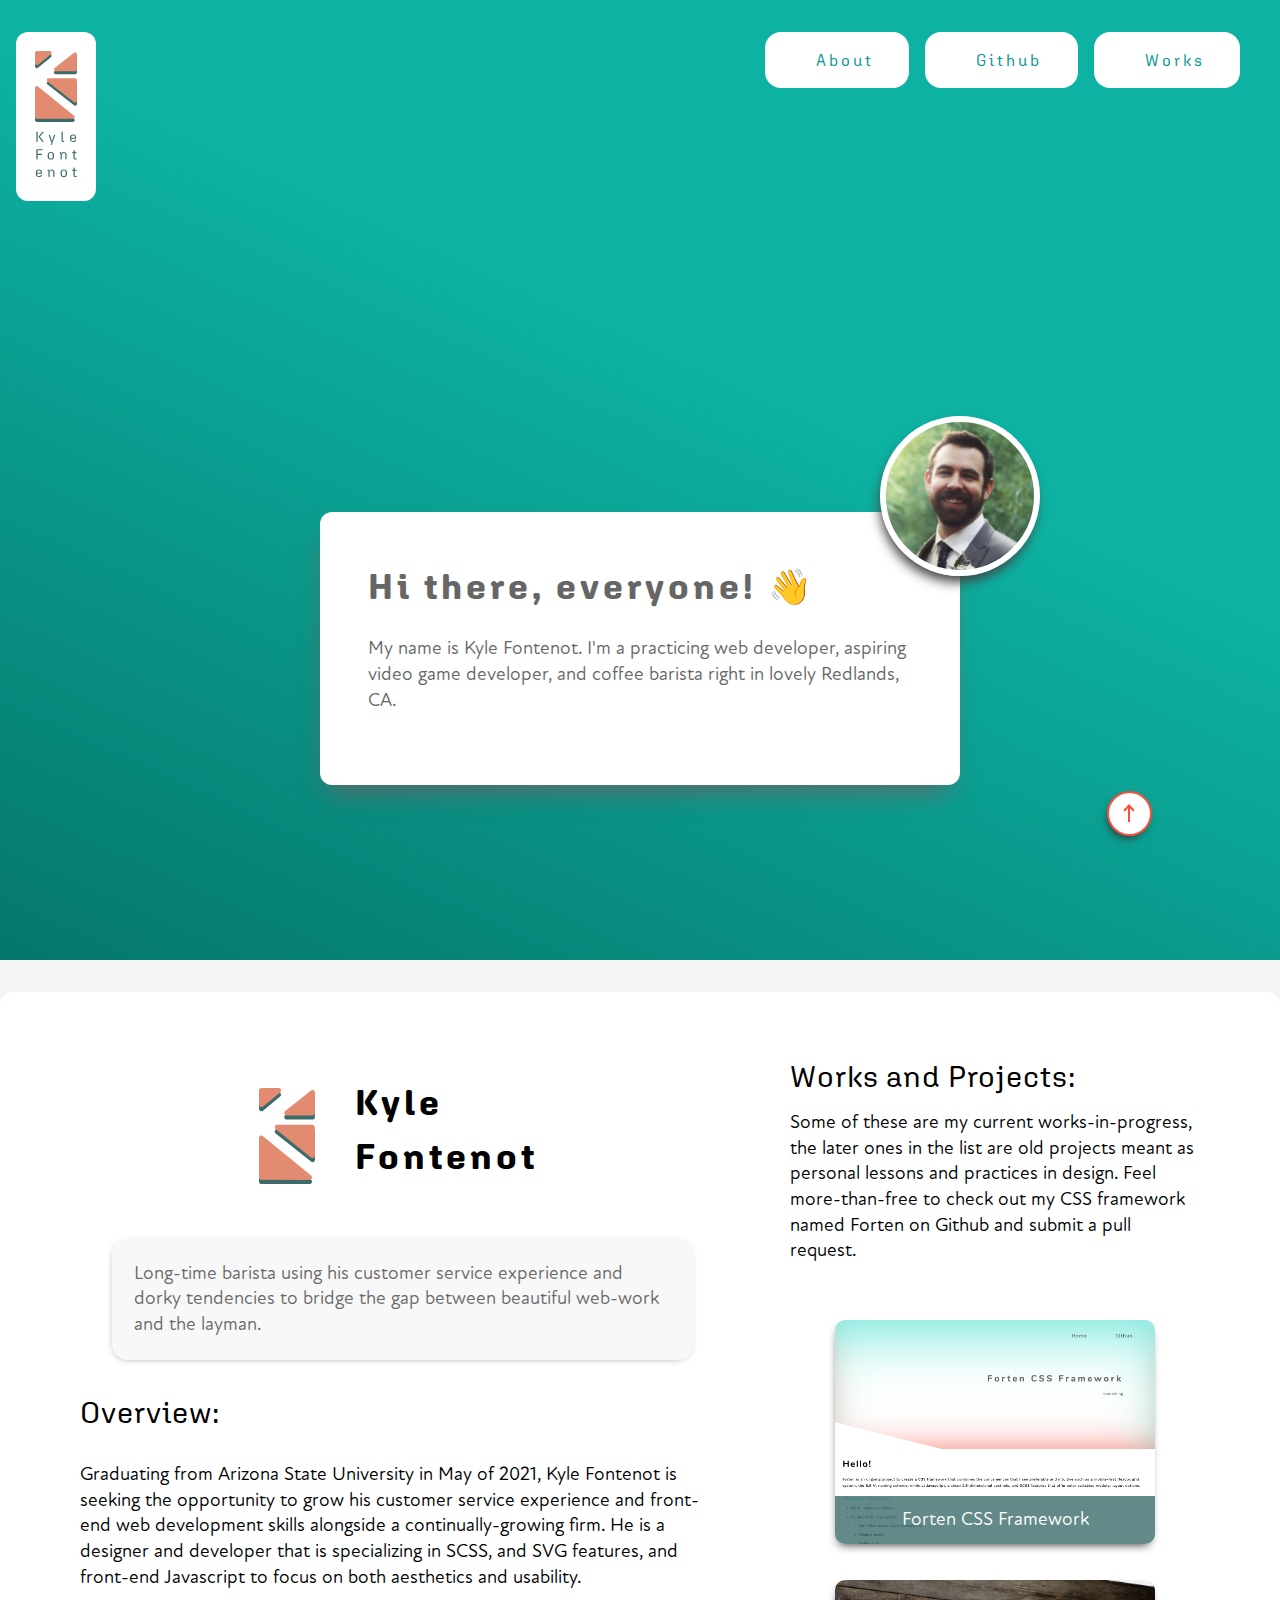
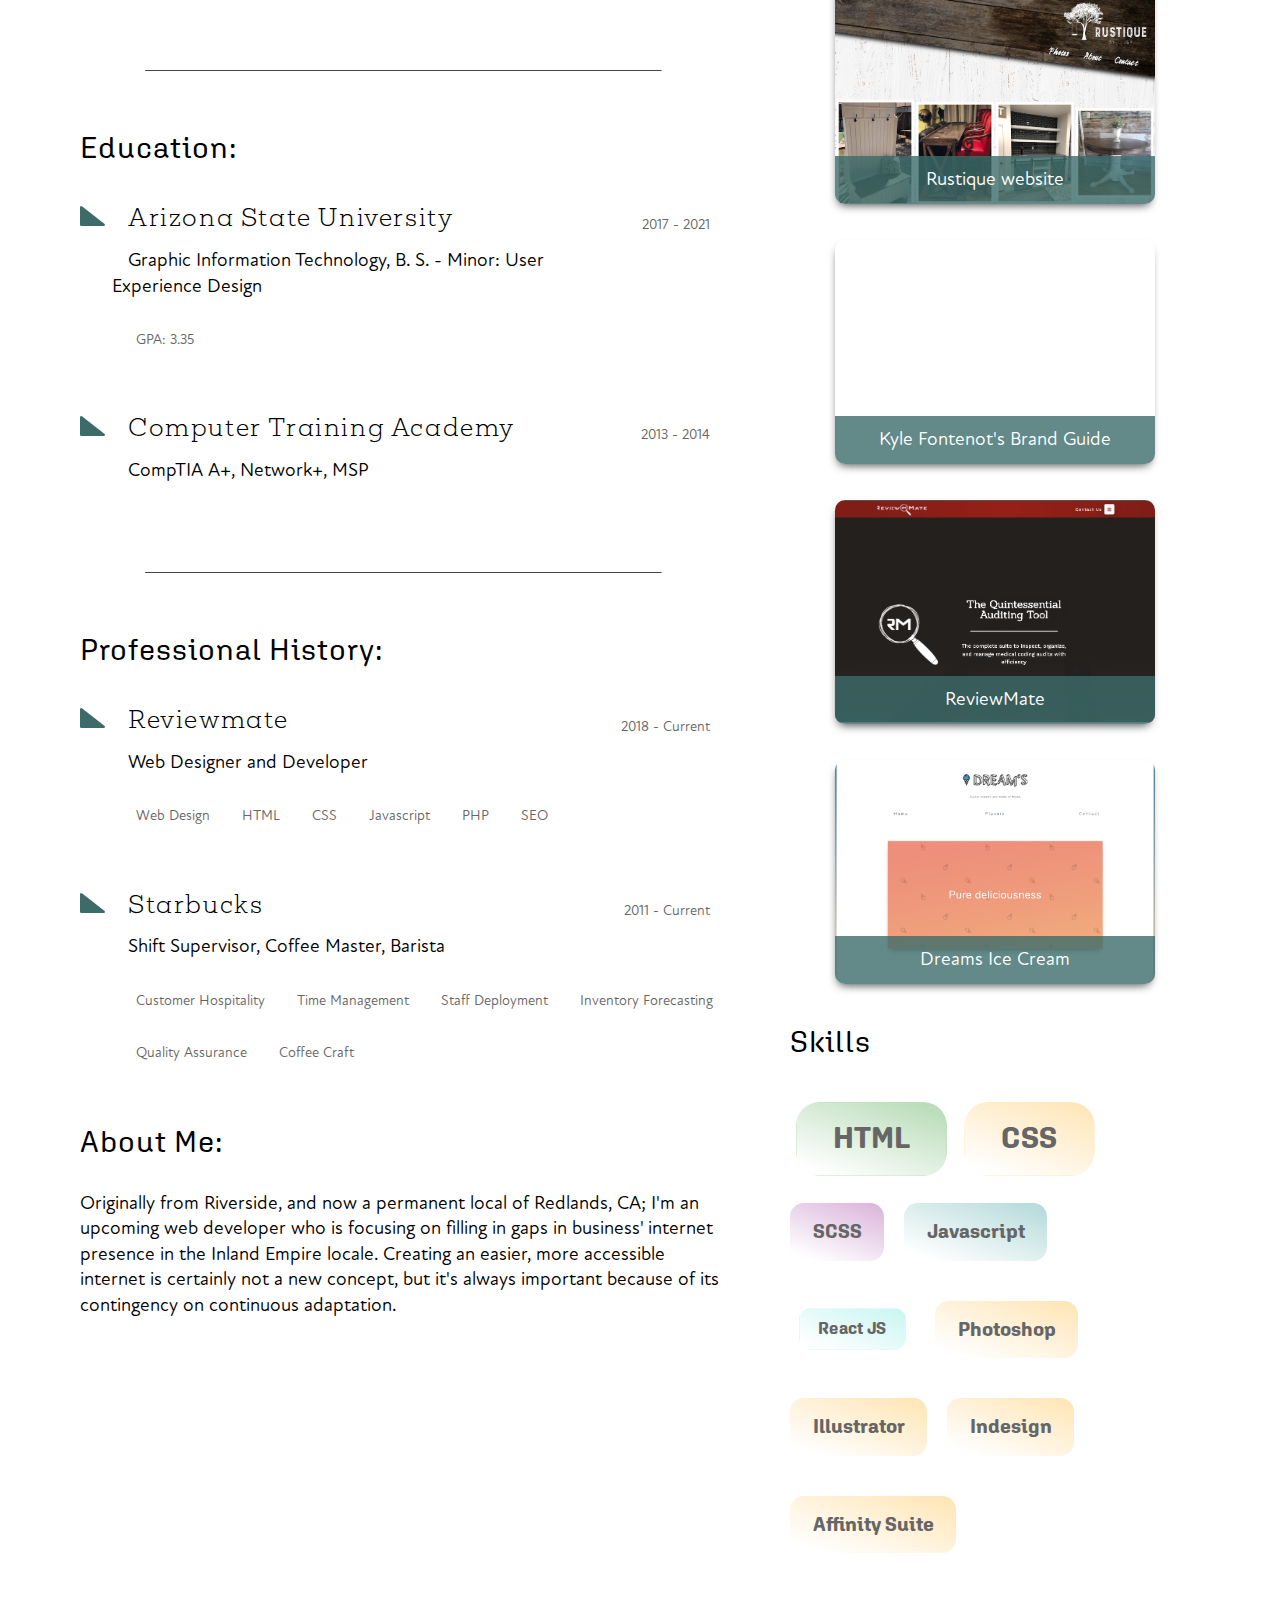
==== index.html @ edfc034d "Filling in information surely. Adjusted some padding issues, margins on mobile, and some badge styli" ====
<!doctype html>
<html lang="en">
<head>
  <meta charset="utf-8">
  <meta name="viewport" content="width=device-width, initial-scale=1.0">
  <title>Kyle Fontenot</title>
  <link rel="shortcut icon" type="image/x-icon" href="img/favicon.ico">
  <meta name="description" content="Portfolio website for Kyle Fontenot">
  <!-- <link rel="stylesheet" href="https://use.typekit.net/xet0mld.css"> -->
  <link rel="stylesheet" href="forten.min.css" type="text/css">
  <link rel="stylesheet" href="styles.css" type="text/css">
</head>
<body id="body">
  <header id="header">
    <div id="logo"><img src="img/verticallogo.svg"/></div>
    <nav class="">

      <ul>
        <li><a href="#about">About</a></li>
        <li><a href="https://github.com/kylewilliamfontenot" target="__blank" rel="noopener">Github</a></li>
        <li><a href="#works" rel="noopener">Works</a></li>
      </ul>
    </nav>
    <div class="hero hero--header">
      <div class="hero__card">
        <div class="hero__card__photo"></div>
        <h1>Hi there, everyone! 👋</h1>
        <p>My name is Kyle Fontenot. I'm a practicing web developer, aspiring video game developer, and coffee barista right in lovely Redlands, CA. </p>
      </div>
    </div>

  </header>
  <main>
  <div class="container">
    <div class="row">
      <div class="col col--xl-60 col--s-100 padded">
        <div class="row padded" >
          <div class="col"  >
            <div id="logoblock">
              <img class="logo--inline" src="img/mainlogo.svg">
              <h1>Kyle Fontenot</h1>
            </div>
          </div>
          <div class="col" >
            <p class="caption">Long-time barista using his customer service experience and dorky tendencies to bridge the gap between beautiful web-work and the layman.</p>
          </div>
        </div>


            <h2>Overview:</h2>
            <div class="row">
              <div class="col ">
                <p>Graduating from Arizona State University in May of 2021, Kyle Fontenot is seeking the opportunity to grow his customer service experience and front-end web development skills alongside a continually-growing firm. He is a designer and developer that is specializing in SCSS, and SVG features, and front-end Javascript to focus on both aesthetics and usability.</p>

              </div>

        </div>
        <hr />

        <h2>Education: </h2>
        <div class="row">
          <div class="col">
            <ul>
              <li>
                <h3>Arizona State University</h3>
                <span class="listdate">2017 - 2021</span>
                <p>Graphic Information Technology, B. S. - Minor: User Experience Design</p>
                <ul class="sublist">
                  <li>GPA: 3.35</li>
                </ul>
              </li>
            </ul>
          </div>
          <div class="col">
            <ul>
              <li>
                <h3>Computer Training Academy</h3>
                <span class="listdate">2013 - 2014</span>
                <p>CompTIA A+, Network+, MSP</p>

              </li>
            </ul>
          </div>
        </div>

      <hr />
      <h2>Professional History: </h2>
      <div class="row">
        <div class="col">
          <ul>
            <li>
              <h3>Reviewmate</h3>
              <span class="listdate">2018 - Current</span>
              <p>Web Designer and Developer</p>
              <ul class="sublist">
                <li>Web Design</li>
                <li>HTML</li>
                <li>CSS</li>
                <li>Javascript</li>
                <li>PHP</li>
                <li>SEO</li>
              </ul>
            </li>
          </ul>
        </div>
        <div class="col">
          <ul>
            <li>
              <span class="listtitle">Starbucks</span>
              <span class="listdate">2011 - Current</span>
              <p>Shift Supervisor, Coffee Master, Barista </p>
              <ul class="sublist">
                <li>Customer Hospitality</li>
                <li>Time Management</li>
                <li>Staff Deployment</li>
                <li>Inventory Forecasting</li>
                <li>Quality Assurance</li>
                <li>Coffee Craft</li>

              </ul>
            </li>
          </ul>
        </div>
      </div>

      <h2>About Me: </h2>
      <div class="row">
        <div class="col">
          <p>Originally from Riverside, and now a permanent local of Redlands, CA; I'm an upcoming web developer who is focusing on filling in gaps in business' internet presence in the Inland Empire locale. Creating an easier, more accessible internet is certainly not a new concept, but it's always important because of its contingency on continuous adaptation. </p>
        </div>
        <div class="col">

        </div>
      </div>





    </div>
    <div class="col col--xl-40  col--s-100 padded">
      <h2>Works and Projects: </h2>
      <p>Some of these are my current works-in-progress, the later ones in the list are old projects meant as personal lessons and practices in design. Feel more-than-free to check out my CSS framework named Forten on Github and submit a pull request.</p>
      <div class="row" id="works">
        <div class="col col--centered">
          <a href="https://kylewilliamfontenot.github.io/Forten/">
            <div class="swatch swatch--large swatch--portfolio" style="background-image:url('img/forten.png');">
              <p>Forten CSS Framework</p>
            </div>
          </a>
        </div>
        <div class="col col--centered col--l-100">
          <a href="http://www.public.asu.edu/~kwfonten/GIT417/Rustique/index.html">
            <div class="swatch swatch--large swatch--portfolio" style="background-image:url('img/rustique.png');">
              <p>Rustique website</p>
            </div>
          </a>
        </div>
        <div class="col col--centered col--l-100">
          <a href="">
            <div class="swatch swatch--large swatch--portfolio" style="background-image:url('');">
              <p>Kyle Fontenot's Brand Guide</p>
            </div>
          </a>
        </div>
        <div class="col col--centered col--l-100">
          <a href="http://pickerson.com/">
            <div class="swatch swatch--large swatch--portfolio" style="background-image:url('img/pickerson.png');">
              <p>ReviewMate</p>
            </div>
          </a>
        </div>
        <div class="col col--centered col--l-100">
          <a href="https://kylewilliamfontenot.github.io/DreamsIceCream/">
            <div class="swatch swatch--large swatch--portfolio" style="background-image:url('img/Dreams.png');">
              <p>Dreams Ice Cream</p>
            </div>
          </a>
        </div>





      </div>
      <br/>
      <h2>Skills</h2>
      <div class="row">

        <div class="col">
          <div class="badge badge--large" style="background-color:green;">
            <p>HTML</p>
          </div>
          <div class="badge badge--large" style="background-color:orange;">
            <p>CSS</p>
          </div>
          <div class="badge" style="background-color:purple;">
            <p>SCSS</p>
          </div>
          <div class="badge" style="background-color:teal;">
            <p>Javascript</p>
          </div>
          <div class="badge badge--small" style="background-color:turquoise;">
            <p>React JS</p>
          </div>
          <div class="badge" style="background-color:orange;">
            <p>Photoshop</p>
          </div>
          <div class="badge" style="background-color:orange;">
            <p>Illustrator</p>
          </div>
          <div class="badge" style="background-color:orange;">
            <p>Indesign</p>
          </div>
          <div class="badge" style="background-color:orange;">
            <p>Affinity Suite</p>
          </div>

        </div>
      </div>


    </div>
  </div>
</div>
</main>
  <div id="backToTop">
    <a href="#header" style="cursor:pointer;"><span class="gg-arrow-up"></span></a>
  </div>
</body>
</html>
---- forten.min.css ----
@font-face{font-family:"AttenRoundNew";src:url("fonts//AttenRoundNew/AttenRoundNew-Light.otf") format("opentype"),url("fonts//AttenRoundNew/AttenRoundNew-Light.ttf") format("truetype"),url("fonts//AttenRoundNew/AttenRoundNew-Light.woff2") format("woff2"),url("fonts//AttenRoundNew/AttenRoundNew-Light.woff") format("woff");font-weight:200}@font-face{font-family:"AttenRoundNew";src:url("fonts//AttenRoundNew/AttenRoundNew-Regular.otf") format("opentype"),url("fonts//AttenRoundNew/AttenRoundNew-Regular.ttf") format("truetype"),url("fonts//AttenRoundNew/AttenRoundNew-Regular.woff2") format("woff2"),url("fonts//AttenRoundNew/AttenRoundNew-Regular.woff") format("woff");font-weight:400}@font-face{font-family:"AttenRoundNew";src:url("fonts//AttenRoundNew/AttenRoundNew-Medium.otf") format("opentype"),url("fonts//AttenRoundNew/AttenRoundNew-Medium.ttf") format("truetype"),url("fonts//AttenRoundNew/AttenRoundNew-Medium.woff2") format("woff2"),url("fonts//AttenRoundNew/AttenRoundNew-Medium.woff") format("woff");font-weight:500}@font-face{font-family:"AttenRoundNew";src:url("fonts//AttenRoundNew/AttenRoundNew-Bold.otf") format("opentype"),url("fonts//AttenRoundNew/AttenRoundNew-Bold.ttf") format("truetype"),url("fonts//AttenRoundNew/AttenRoundNew-Bold.woff2") format("woff2"),url("fonts//AttenRoundNew/AttenRoundNew-Bold.woff") format("woff");font-weight:700}@font-face{font-family:"AttenRoundNew";src:url("fonts//AttenRoundNew/AttenRoundNew-LightItalic.otf") format("opentype"),url("fonts//AttenRoundNew/AttenRoundNew-LightItalic.ttf") format("truetype"),url("fonts//AttenRoundNew/AttenRoundNew-LightItalic.woff2") format("woff2"),url("fonts//AttenRoundNew/AttenRoundNew-LightItalic.woff") format("woff");font-weight:200;font-style:italic}@font-face{font-family:"AttenRoundNew";src:url("fonts//AttenRoundNew/AttenRoundNew-Italic.otf") format("opentype"),url("fonts//AttenRoundNew/AttenRoundNew-Italic.ttf") format("truetype"),url("fonts//AttenRoundNew/AttenRoundNew-Italic.woff2") format("woff2"),url("fonts//AttenRoundNew/AttenRoundNew-Italic.woff") format("woff");font-weight:400;font-style:italic}@font-face{font-family:"AttenRoundNew";src:url("fonts//AttenRoundNew/AttenRoundNew-BoldItalic.otf") format("opentype"),url("fonts//AttenRoundNew/AttenRoundNew-BoldItalic.ttf") format("truetype"),url("fonts//AttenRoundNew/AttenRoundNew-BoldItalic.woff2") format("woff2"),url("fonts//AttenRoundNew/AttenRoundNew-BoldItalic.woff") format("woff");font-weight:700;font-style:italic}@font-face{font-family:"AgletSans";src:url("fonts//AgletSans/AgletSans-Light.otf") format("opentype"),url("fonts//AgletSans/AgletSans-Light.ttf") format("truetype"),url("fonts//AgletSans/AgletSans-Light.woff2") format("woff2"),url("fonts//AgletSans/AgletSans-Light.woff") format("woff");font-weight:200}@font-face{font-family:"AgletSans";src:url("fonts//AgletSans/AgletSans-Regular.otf") format("opentype"),url("fonts//AgletSans/AgletSans-Regular.ttf") format("truetype"),url("fonts//AgletSans/AgletSans-Regular.woff2") format("woff2"),url("fonts//AgletSans/AgletSans-Regular.woff") format("woff");font-weight:400}@font-face{font-family:"AgletSans";src:url("fonts//AgletSans/AgletSans-Bold.otf") format("opentype"),url("fonts//AgletSans/AgletSans-Bold.ttf") format("truetype"),url("fonts//AgletSans/AgletSans-Bold.woff2") format("woff2"),url("fonts//AgletSans/AgletSans-Bold.woff") format("woff");font-weight:700}@font-face{font-family:"AgletSans";src:url("fonts//AgletSans/AgletSans-LightItalic.otf") format("opentype"),url("fonts//AgletSans/AgletSans-LightItalic.ttf") format("truetype"),url("fonts//AgletSans/AgletSans-LightItalic.woff2") format("woff2"),url("fonts//AgletSans/AgletSans-LightItalic.woff") format("woff");font-weight:200;font-style:italic}@font-face{font-family:"AgletSans";src:url("fonts//AgletSans/AgletSans-Italic.otf") format("opentype"),url("fonts//AgletSans/AgletSans-Italic.ttf") format("truetype"),url("fonts//AgletSans/AgletSans-Italic.woff2") format("woff2"),url("fonts//AgletSans/AgletSans-Italic.woff") format("woff");font-weight:400;font-style:italic}@font-face{font-family:"AgletSans";src:url("fonts//AgletSans/AgletSans-BoldItalic.otf") format("opentype"),url("fonts//AgletSans/AgletSans-BoldItalic.ttf") format("truetype"),url("fonts//AgletSans/AgletSans-BoldItalic.woff2") format("woff2"),url("fonts//AgletSans/AgletSans-BoldItalic.woff") format("woff");font-weight:700;font-style:italic}@font-face{font-family:"Mokoko";src:url("fonts//Mokoko/Mokoko-Light.otf") format("opentype"),url("fonts//Mokoko/Mokoko-Light.ttf") format("truetype"),url("fonts//Mokoko/Mokoko-Light.woff2") format("woff2"),url("fonts//Mokoko/Mokoko-Light.woff") format("woff");font-weight:200}@font-face{font-family:"Mokoko";src:url("fonts//Mokoko/Mokoko-Regular.otf") format("opentype"),url("fonts//Mokoko/Mokoko-Regular.ttf") format("truetype"),url("fonts//Mokoko/Mokoko-Regular.woff2") format("woff2"),url("fonts//Mokoko/Mokoko-Regular.woff") format("woff");font-weight:400}@font-face{font-family:"Mokoko";src:url("fonts//Mokoko/Mokoko-Bold.otf") format("opentype"),url("fonts//Mokoko/Mokoko-Bold.ttf") format("truetype"),url("fonts//Mokoko/Mokoko-Bold.woff2") format("woff2"),url("fonts//Mokoko/Mokoko-Bold.woff") format("woff");font-weight:700}@font-face{font-family:"Mokoko";src:url("fonts//Mokoko/Mokoko-LightItalic.otf") format("opentype"),url("fonts//Mokoko/Mokoko-LightItalic.ttf") format("truetype"),url("fonts//Mokoko/Mokoko-LightItalic.woff2") format("woff2"),url("fonts//Mokoko/Mokoko-LightItalic.woff") format("woff");font-weight:200;font-style:italic}@font-face{font-family:"Mokoko";src:url("fonts//Mokoko/Mokoko-Italic.otf") format("opentype"),url("fonts//Mokoko/Mokoko-Italic.ttf") format("truetype"),url("fonts//Mokoko/Mokoko-Italic.woff2") format("woff2"),url("fonts//Mokoko/Mokoko-Italic.woff") format("woff");font-weight:400;font-style:italic}@font-face{font-family:"Mokoko";src:url("fonts//Mokoko/Mokoko-BoldItalic.otf") format("opentype"),url("fonts//Mokoko/Mokoko-BoldItalic.ttf") format("truetype"),url("fonts//Mokoko/Mokoko-BoldItalic.woff2") format("woff2"),url("fonts//Mokoko/Mokoko-BoldItalic.woff") format("woff");font-weight:700;font-style:italic}nav{display:block;position:relative;top:0;left:0;padding:2rem;background-color:#ccc;background-size:100%;width:100%;max-width:100%;overflow:hidden}nav ul{display:flex;flex-direction:row;justify-content:flex-end}nav ul li{display:block}.hero--main{top:-8rem}nav{background-color:rgba(255,255,255,0)}nav ul li{background-color:rgba(255,255,255,0)}nav ul li a{text-decoration:none;background-color:rgba(255,255,255,0);color:#666;transition:all 0.6s ease}nav ul li a:hover{background-color:white;background-image:linear-gradient(to bottom left, rgba(255,255,255,0) 30%, white)}.container,section{margin:0 auto;width:100%;padding:1rem 2rem;position:relative;display:inline-block}.row{display:flex;flex-direction:column;flex-wrap:wrap;padding-top:1rem;width:100%;align-content:space-evenly}.row .col{display:block;flex:1 1 auto;margin-left:0;max-width:100%}.row .col.col--offset--10{margin-left:10%}.row .col.col--offset--20{margin-left:20%}.row .col.col--offset--25{margin-left:25%}.row .col.col--offset--33,.row .col .row .col.col-offset-34{margin-left:33.3333%}.row .col.col--offset--50{margin-left:50%}.row .col.col--offset--66,.row .col .row .col.col-offset-67{margin-left:66.6666%}.row .col.col--offset--75{margin-left:75%}.row .col.col--offset--80{margin-left:80%}.row .col.col--offset--90{margin-left:90%}.row .col.col--10{flex:0 0 10%;max-width:10%}.row .col.col--20{flex:0 0 20%;max-width:20%}.row .col.col.col--25{flex:0 0 25%;max-width:25%}.row .col.col--33,.row .col .row .col.col--34{flex:0 0 33.3333%;max-width:33.3333%}.row .col.col--40{flex:0 0 40%;max-width:40%}.row .col.col--50{flex:0 0 50%;max-width:50%}.row .col.col--60{flex:0 0 60%;max-width:60%}.row .col.col--66,.row .col .col--67{flex:0 0 66.6666%;max-width:66.6666%}.row .col.col--75{flex:0 0 75%;max-width:75%}.row .col.col--80{flex:0 0 80%;max-width:80%}.row .col.col--90{flex:0 0 90%;max-width:90%}.row .col.col--top{align-self:flex-start}.row .col.col-bottom{align-self:flex-end}.row .col.col-center{-ms-grid-row-align:center;align-self:center}.container .row{margin-bottom:0}.row.row--row{flex-direction:row;flex-wrap:nowrap}.row.row--padded{padding:2rem}.row.row--space-evenly{justify-content:space-evenly}.row.row--space-around{justify-content:space-around}.col.col--centered{justify-content:center;text-align:center}@media (min-width: 40rem){.row{flex-direction:row}.row .col{margin-bottom:inherit}}[type='range']{-webkit-appearance:none;background:transparent;margin:12px 0;width:100%}[type='range']::-moz-focus-outer{border:0}[type='range']:focus{outline:0}[type='range']:focus::-webkit-slider-runnable-track{background:#b7b7b7}[type='range']:focus::-ms-fill-lower{background:#aaa}[type='range']:focus::-ms-fill-upper{background:#b7b7b7}[type='range']::-webkit-slider-runnable-track{cursor:default;height:6px;transition:all .2s ease;width:100%;box-shadow:0px 0px 1px rgba(0,0,0,0.2),0 0 0px rgba(13,13,13,0.2);background:#aaa;border:0px solid #fff;border-radius:5px}[type='range']::-webkit-slider-thumb{box-shadow:2px 2px 2px rgba(0,0,0,0.2),0 0 2px rgba(13,13,13,0.2);background:#fff;border:0px solid #fff;border-radius:12px;box-sizing:border-box;cursor:ew-resize;height:24px;width:24px;-webkit-appearance:none;margin-top:-9px}[type='range']::-moz-range-track{box-shadow:0px 0px 1px rgba(0,0,0,0.2),0 0 0px rgba(13,13,13,0.2);cursor:default;height:6px;transition:all .2s ease;width:100%;background:#aaa;border:0px solid #fff;border-radius:5px;height:3px}[type='range']::-moz-range-thumb{box-shadow:2px 2px 2px rgba(0,0,0,0.2),0 0 2px rgba(13,13,13,0.2);background:#fff;border:0px solid #fff;border-radius:12px;box-sizing:border-box;cursor:ew-resize;height:24px;width:24px}[type='range']::-ms-track{cursor:default;height:6px;transition:all .2s ease;width:100%;background:transparent;border-color:transparent;border-width:12px 0;color:transparent}[type='range']::-ms-fill-lower{box-shadow:0px 0px 1px rgba(0,0,0,0.2),0 0 0px rgba(13,13,13,0.2);background:#9d9d9d;border:0px solid #fff;border-radius:10px}[type='range']::-ms-fill-upper{box-shadow:0px 0px 1px rgba(0,0,0,0.2),0 0 0px rgba(13,13,13,0.2);background:#aaa;border:0px solid #fff;border-radius:10px}[type='range']::-ms-thumb{box-shadow:2px 2px 2px rgba(0,0,0,0.2),0 0 2px rgba(13,13,13,0.2);background:#fff;border:0px solid #fff;border-radius:12px;box-sizing:border-box;cursor:ew-resize;height:24px;width:24px;margin-top:1.5px}[type='range']:disabled::-webkit-slider-thumb,[type='range']:disabled::-moz-range-thumb,[type='range']:disabled::-ms-thumb,[type='range']:disabled::-webkit-slider-runnable-track,[type='range']:disabled::-ms-fill-lower,[type='range']:disabled::-ms-fill-upper{cursor:not-allowed}#swatch5{background-color:#2fcebf}#swatch6{background-color:#c1200e}#swatch7{background-color:#5d4689}html,body,div,span,applet,object,iframe,h1,h2,h3,h4,h5,h6,p,blockquote,pre,a,abbr,acronym,address,big,cite,code,del,dfn,em,img,ins,kbd,q,s,samp,small,strike,strong,sub,sup,tt,var,b,u,i,center,dl,dt,dd,ol,ul,li,fieldset,form,label,legend,table,caption,tbody,tfoot,thead,tr,th,td,article,aside,canvas,details,embed,figure,figcaption,footer,header,hgroup,menu,output,ruby,section,summary,time,mark,audio,video{margin:0;padding:0;border:0;font-size:100%;font:inherit;vertical-align:baseline}nav{margin:0;border:0;font-size:100%;font:inherit;vertical-align:baseline}article,aside,details,figcaption,figure,footer,header,hgroup,menu,nav,section{display:block}blockquote,q{quotes:none}blockquote:before,blockquote:after,q:before,q:after{content:'';content:none}table{border-collapse:collapse;border-spacing:0}html,body{overflow-x:hidden;max-width:100%}html{box-sizing:border-box;-webkit-text-size-adjust:none}*,*:before,*:after{box-sizing:inherit}body{font-family:"AttenRoundNew";font-size:0.9rem;display:inline-block}.hero{position:relative;min-width:20rem;display:block;width:100%}.hero.hero--header{box-shadow:8em 8em 15em -4em #79eadf inset,-1em -2em 10em -5em #FB4D3A inset;-webkit-animation-name:hero-main-animation;animation-name:hero-main-animation;-webkit-animation-duration:4s;animation-duration:4s;-webkit-animation-iteration-count:infinite;animation-iteration-count:infinite;-webkit-animation-direction:alternate;animation-direction:alternate;-webkit-animation-fill-mode:none;animation-fill-mode:none;background-color:white;position:relative;left:0;top:0;min-height:32rem;max-height:50vh;color:#666;transition:box-shadow 4s}.hero.hero--header::after{content:"";background-color:white;position:absolute;left:-10rem;bottom:-18rem;width:120rem;height:12rem;transform:rotate(14deg);overflow:hidden;display:inline}.hero.hero--header .hero--header__sub{position:absolute;top:40%;right:10%}@keyframes hero-main-animation{0%{box-shadow:8em 8em 15em -4em #79eadf inset,-1em -2em 10em -5em #FB4D3A inset}50%{box-shadow:0em 10em 15em -5em #79eadf inset,0em -4em 10em -5em #FB4D3A inset}100%{box-shadow:-8em 8em 15em -5em #79eadf inset,1em -2em 10em -5em #FB4D3A inset}}nav{z-index:800;position:absolute;width:100%}nav ul{display:flex;flex-direction:row;flex-wrap:wrap;justify-content:flex-end}nav ul li{display:inline-block}nav ul li a{display:block;padding:1.2rem 3.5rem;border-radius:16px;font-size:1.2rem;letter-spacing:1.2px}h1{font-family:"AgletSans";font-size:2.2rem;letter-spacing:4px;font-weight:bold;padding-bottom:1.4rem;line-height:54px}h2{font-family:"AgletSans";font-size:1.9rem;letter-spacing:1px;padding-bottom:1rem;padding-top:0.2rem}h3{font-family:"AttenRoundNew";font-size:1.5rem;font-weight:bold;letter-spacing:1.6px;line-height:38px;padding-bottom:0.8rem}h4{font-family:"AttenRoundNew";font-size:1.3rem;color:#2fcebf;line-height:28px;letter-spacing:1.4px;padding-bottom:1rem}p{margin-bottom:1.5rem}code{font-family:monospace;font-size:1.2rem}pre{border-radius:20px;font-size:1.1rem;display:block;min-width:50%;margin:1rem;padding:2rem;box-shadow:-2px 4px 8px -3px  #666;background-color:#f8f8f8;background:linear-gradient(to bottom, #fafafa 2rem, #f4f4f4)}.pre--dark{background-color:#666;background:linear-gradient(to bottom, #666 2rem, #999);color:white}.pre--primary{background-color:#79eadf;background:linear-gradient(to bottom, #79eadf 2rem, #2fcebf);color:white}.pre--secondary{background-color:#FB4D3A;background:linear-gradient(to bottom, #FB4D3A 2rem, #c1200e);color:white}i{font-style:italic}.caption{color:#696969;background-color:#f8f8f8;border-radius:16px;padding:1.4rem;margin:0.2rem 2.2rem 1.4rem;box-shadow:-1px 2px 9px -5px  #666}nav ul{list-style-type:none}ul,ol{margin-left:2rem;margin-bottom:2rem}ul li,ol li{margin-bottom:1.2rem}dd{margin:1rem 1rem 1rem 2rem}nav ul li a{text-decoration:none}table{width:80%}th{font-weight:bold}p,dd{line-height:1.6rem;letter-spacing:0.4px}input{padding:0.5rem}hr{width:80%;border-top:1px solid #444;border-bottom:none;margin:1.5rem auto}u{text-decoration:none;padding-bottom:0.1rem;border-bottom:2px solid #aaa}form{margin-left:1rem}input[type='email'],input[type='number'],input[type='password'],input[type='search'],input[type='tel'],input[type='text'],input[type='url'],textarea,select{-webkit-appearance:none;-moz-appearance:none;appearance:none;background-color:rgba(255,255,255,0);border:2px solid rgba(255,255,255,0);border-radius:10px;box-shadow:-1px 2px 6px -2px #aaa inset;box-sizing:inherit;padding:0.8rem 1rem;display:inline-block;margin:1rem 1.5rem 1rem 0;transition:box-shadow 0.4s ease-in-out}input[type='email']:hover,input[type='number']:hover,input[type='password']:hover,input[type='search']:hover,input[type='tel']:hover,input[type='text']:hover,input[type='url']:hover,textarea:hover,select:hover{outline:0;box-shadow:-2px 3px 9px -4px inset #79eadf}input[type='email']:focus,input[type='number']:focus,input[type='password']:focus,input[type='search']:focus,input[type='tel']:focus,input[type='text']:focus,input[type='url']:focus,textarea:focus,select:focus{border:2px solid #79eadf;outline:0}input[type='checkbox'],input[type='radio']{border:0;margin:1rem 1rem 0.5rem 0;cursor:pointer}input[type='checkbox']:before,input[type='radio']:before{width:60px;height:60px;background-color:#bbb;display:inline-block;position:absolute;top:0;left:0}button,input[type='submit'],.button{padding:0.8rem 1.4rem;position:relative;border-radius:12px;color:#777;border:solid 3px rgba(255,255,255,0);background-origin:border-box;background-clip:padding-box, border-box;background-color:rgba(255,255,255,0);font-family:"AgletSans";font-size:14px;letter-spacing:1.5px;transition:box-shadow 0.4s ease-in-out, background-color 0.4s ease-in-out, color 0.4s ease-in-out;font-weight:bold;cursor:pointer;margin:1rem 1rem 1.5rem 0;background-image:linear-gradient(white, white),linear-gradient(10deg, #79eadf, rgba(255,255,255,0) 70%)}button:hover,input[type='submit']:hover,.button:hover{background-color:#79eadf;box-shadow:1px -2px 8px -4px inset \$#79eadf-Dark;color:\$#79eadf-Dark}button:after,input[type='submit']:after,.button:after{content:"";width:100%;height:100%;display:block;position:absolute;left:0;top:0;background-color:rgba(255,255,255,0);border-radius:8px;transition:background-color 0.4s ease-in-out}.button--secondary{background-image:linear-gradient(white, white),linear-gradient(10deg, #FB4D3A, rgba(255,255,255,0) 70%)}.button--secondary:hover{background-color:#FB4D3A;box-shadow:1px -2px 8px -4px inset \$#FB4D3A-Dark;color:\$#FB4D3A-Dark}.button--tertiary{background-image:linear-gradient(white, white),linear-gradient(10deg, #8D70C5, rgba(255,255,255,0) 70%)}.button--tertiary:hover{background-color:#8D70C5;box-shadow:1px -2px 8px -4px inset \$#8D70C5-Dark;color:\$#8D70C5-Dark}.badge{position:relative;border-radius:14px;font-family:"AgletSans";font-size:1.2rem;padding:1rem 1.4rem;letter-spacing:1.8px;margin:1rem 1rem 1.5rem 0;transition:box-shadow 0.4s ease-in-out, background-color 0.4s ease-in-out, color 0.4s ease-in-out;font-weight:bold;display:inline-block;color:#666;background-image:linear-gradient(210deg, #d4f5f2, rgba(255,255,255,0) 80%)}.badge.badge--Secondary{background-image:linear-gradient(210deg, #f8aba3, rgba(255,255,255,0) 80%)}.badge.badge--Tertiary{background-image:linear-gradient(210deg, #c8bedd, rgba(255,255,255,0) 80%)}.badge.badge--Grey{background-image:linear-gradient(210deg, #999, rgba(255,255,255,0) 80%)}.badge.badge--large{font-size:1.8rem;padding:1.2rem 2rem;letter-spacing:3.5px;border-radius:20px}.badge.badge--small{font-size:1rem;padding:0.7rem 1.4rem;letter-spacing:1.2px;border-radius:12px}.switch{position:relative;display:inline-block}.switch .switch__input{display:none}.switch .switch__label{display:block;width:48px;height:24px;color:rgba(255,255,255,0);-webkit-user-select:none;-moz-user-select:none;-ms-user-select:none;user-select:none}.switch .switch__label::before,.switch .switch__label::after{content:"";display:block;position:absolute;cursor:pointer}.switch .switch__label::before{width:100%;height:100%;background-color:#f2f2f2;border-radius:100px;box-shadow:-1px 3px 3px -1px inset #aaa;transition:background-color 0.3s ease-out, box-shadow 0.35s ease-in}.switch .switch__label::after{top:0;left:0;width:24px;height:24px;border-radius:50%;background-color:#fff;box-shadow:0 3px 4px -2px #999;transition:left 0.2s ease-in}.switch .switch__input:checked+.switch__label::before{background-color:#79eadf;box-shadow:0px 1px 4px -2px rgba(40,40,40,0.4) inset}.switch .switch__input:checked+.switch__label::after{left:24px}.checkbox input:checked ~ label:before{content:"*"}.checkbox input{display:none}.checkbox label:before{display:inline-block;content:"\00a0";width:20px;margin-right:5px;text-align:center;background:#f2f2f2}.checkbox{font-size:16px;line-height:20px;margin:10px}.checkbox label{cursor:pointer}.checkbox label:hover::before{background:#ddd}[type='range']{width:80%}[type='range']::-webkit-slider-runnable-track{background:linear-gradient(0deg, white, #ddd)}[type='range']::-webkit-slider-runnable-track:active,[type='range']::-webkit-slider-runnable-track:focus,[type='range']::-webkit-slider-runnable-track:hover,[type='range']::-webkit-slider-runnable-track:target{background:linear-gradient(0deg, white, #ddd)}[type='range']::-moz-range-track{background:linear-gradient(0deg, white, #ddd)}[type='range']::-moz-range-track:active,[type='range']::-moz-range-track:focus,[type='range']::-moz-range-track:hover,[type='range']::-moz-range-track:target{background:linear-gradient(0deg, white, #ddd)}label{text-indent:1rem}label,legend{display:block;font-size:16px;letter-spacing:2px;color:#777}input[type="range"]{display:block}fieldset{border-width:0;padding:0}#backToTop{border:2px solid #FB4D3A;position:fixed;bottom:4rem;right:10%;border-radius:100%;line-height:6rem;padding:0.6rem;background-color:white;box-shadow:-2px 5px 8px -3px #333}.gg-arrow-up{box-sizing:border-box;position:relative;display:block;width:22px;height:22px}.gg-arrow-up::after,.gg-arrow-up::before{content:"";display:block;box-sizing:border-box;position:absolute;top:4px}.gg-arrow-up::after{width:8px;height:8px;border-top:2px solid #FB4D3A;border-left:2px solid #FB4D3A;transform:rotate(45deg);left:7px}.gg-arrow-up::before{width:2px;height:16px;left:10px;background:#FB4D3A}.swatch{min-width:10rem;min-height:10rem;position:relative;border-radius:28px;background-color:#79eadf;overflow:hidden;display:inline-block;margin-bottom:1.5rem;box-shadow:-2px 6px 10px -3px #333;text-align:center}.swatch p{position:absolute;bottom:0;background-color:rgba(20,20,20,0.5);width:100%;color:white;text-align:center;display:block;padding:0.7rem;margin-bottom:0}@-ms-viewport{width:device-width}@media only screen and (min-width: 924px){.caption{width:60%}}@media only screen and (max-width: 425px){form{margin-left:0}pre{min-width:80%;margin:0;margin-top:1rem}}
---- styles.css ----
:root {
  --color-Primary: #0B9896;
  --color-Secondary: #E28B71;
  --color-Tertiary: #3C6B6A;
  --color-Quaternary: #FCEBD8;
}
html {
  font-family: 'AttenRoundNew', sans-serif;
  scroll-behavior:smooth;
}
body {
  margin:0 auto;
  background-color:#f5f5f5;
  width:100%;
}
h3 {
  font-family:'Mokoko';
  font-weight:200;
  font-size:1.5rem;
}
p {
  font-size:1.2rem;
  letter-spacing:0;
}
header {
  display:block;
  position:relative;
}
nav {
  display:flex;
  justify-content:flex-end;
}
nav ul {
  justify-content:flex-end;
}
nav ul li {
  background-color:white;
  margin-left:0.5rem;
  margin-right:0.5rem;
  border-radius:16px;
  text-align:center;
}
nav ul li a {
  color:var(--color-Primary);
  font-family: 'AgletSans';
  font-size:1rem;
  letter-spacing:3px;
  /* padding: 1rem 1.4rem 1.4rem 0rem; */
  text-align:center;
  display:block;

  transition:all 0.4s;
}
nav ul li a:hover, nav ul li a:focus, nav ul li a:active {
  background-color:var(--color-Primary);
  background-image:none;
  box-shadow:6px -6px 8px -1px var(--color-Tertiary) inset, -3px 4px 8px -1px var(--color-Tertiary);
  color:white;
  font-family: 'AgletSans';
}

.hero.hero--header {
  background-image: url('img/portfolioBayer.svg');
  /* background-color:var(--color-Primary); */
  background-color:#eee;
  background-size:cover;
  background-position:50% 50%;
  background-repeat:no-repeat;
  box-shadow:none;
  -webkit-animation: none;
          animation: none;
  min-height:60rem;
  position:relative;
}
.hero.hero--header::after {
  display:none;
}
.hero.hero--header::before {
  box-shadow:none;
}
.hero__card {
  position:absolute;
  top:50%;
  left:10%;
  background-color:white;
  width:80%;
  box-shadow:-2px 15px 28px -10px #666;
  padding:1.5rem;
  transition: margin-top 0.8s, padding 0.8s, box-shadow 0.8s;
  border-radius:12px;
  margin-top:2rem;
  max-width:40rem;

}
.hero__card:hover {
  box-shadow:-6px 30px 33px -10px #444;
  margin-top:1.5rem;
}
.hero__card__photo {
  background-image: url('img/Profile4.png');
  background-size:100%;
  display:block;
  width:10rem;
  height:10rem;
  position:absolute;
  right:calc(50% - 5rem);
  top:-10rem;
  border:6px solid white;
  border-radius:100%;
  box-shadow:-2px 8px 12px -2px #444;
  transition:width 0.5s, height 0.5s, box-shadow 0.5s;
}
.hero__card__photo:hover {
  /* width:14rem;
  height:14rem; */
  box-shadow:-10px 20px 24px -2px #444;
}
.hero__card__photo:active, .hero__card__photo:focus {
  width:14rem;
  height:14rem;
  box-shadow:-10px 20px 24px -2px #444;
}
main {
  background-color:white;
  margin:0 auto;
  position: relative;
  border-radius:12px;
  max-width:90rem;
}
.container {
  padding:2rem;
  padding-top:1rem;

}

.col--centered {
  justify-content:center;
}
.logo--inline {
  height:6rem;
  display:inline-block;
}
.logo--block {
  width:100%;
  display:inline-block;
}
#introText {
  display:flex;
  flex-flow:row;
  justify-content:center;
  margin-bottom:2rem;
}
/* #introText * {
  padding-left:1.5rem;
} */
#introText .col .caption {
  width:100%;
}
hr {
  margin-bottom:3.5rem;
  margin-top:3.5rem;
}
ul {
list-style-image: url('img/list-image.png');
text-indent:1rem;
}

.sublist {
  display:flex;
  flex-wrap:wrap;
  align-content:space-between;
  margin-left:0;
}
.sublist li {
  max-width:50%;
  display:inline-block;
  padding:0.5rem;
  list-style-type: circle;
  color: #666;
}
.listdate {

  color: #666;
  display:inline-block;
  margin: -2rem 1rem 1rem 0;
}
.swatch--large {
  width:40%;
  border-radius:10px;
  min-width:15rem;
  max-width:20rem;
}
.col {
  flex-direction:row;
  flex-wrap:wrap;
}
.swatch {
  box-shadow: -1px 5px 10px -4px #444;
  transition: box-shadow 0.3s;
}
.swatch:hover {
  box-shadow: -2px 7px 14px -3px #444;
}
.swatch p {

}
.swatch--portfolio {
  background-repeat:no-repeat;
  background-color:white;
  background-size:100%;background-position:top center;
  min-height:14rem;
}
.swatch--portfolio p {
  background-color:rgba(60, 107, 106, 0.8);

}
.swatch--portfolio::after {
  
}
.swatch {
  margin:1rem;
}
.listtitle {
  font-family: 'Mokoko';
    font-weight: 200;
    font-size: 1.5rem;
    letter-spacing: 1.6px;
    line-height: 38px;
    padding-bottom: 0.8rem;
    display:block;
}
.badge {
  background-image: linear-gradient(20deg, white 10%,   rgba(255, 255, 255, 0.7));
}
.badge p {
  margin:0;
}
.badge--large p {
  font-size:1.6rem;
}
.badge--large {
  display:inline-block;
  transform:scale(1.15);
  margin:1rem;
}
.badge--small {
  transform: scale(0.85);
}
.subtext {
  color:#888;
  font-family:'Mokoko';
  letter-spacing:2px;
  font-size:1rem;
}
.caption {
  margin:0;
}
#logo {
  color: rgba(255, 255, 255, 0);
  background-color:white;
  border-radius:12px;
  position:absolute;
  top:2rem;
  left:1rem;
  padding:1.2rem;
  width:80px;
  z-index:900;
}
#logo img {
  margin:0 auto;
  width:100%;
  /* display:block; */
}
#logoblock {
  min-width:10rem;
  display:block;
  margin:0 auto;margin-bottom:2rem;
  width:18rem;
}
#logoblock img {
}
#logoblock h1 {
  font-family: "AgletSans";
    font-size: 2.2rem;
    letter-spacing: 4px;
    font-weight: bold;
    padding-bottom: 1.4rem;
    line-height: 54px;
    max-width:8rem;
    position:relative;
    margin-top:-7rem;
    left:6rem;
}
.padded {
  padding:2rem;
}



@media (max-width:426px) {

}
@media (min-width:426px) {
  nav ul {
    justify-content:flex-end;
  }
  main {
    margin-top:2rem;
  }
  .container {
    padding:1rem 3rem 3rem 3rem;
  }

}
@media (min-width:575px) {
  .listdate {
    float:right;
  }
}
@media (max-width:768px) {
  .col.col--s-100 {
    max-width:100%;
    flex: 0 0 100%;
  }
  nav ul {
    flex-flow:column;
  }
  .container {
    padding-left:1rem;
    padding-right:1rem;
  }
}
@media (min-width:769px) {
  main {
    margin-top:2rem;
    /* max-width:none; */
  }
  .hero__card {
    width:60%;
    left:calc(50% - 20rem);
    padding:4rem;
  }
  .col.col--l-50 {
    max-width:50%;
    flex: 0 0 50%;
  }
  .col.col--l-20 {
    max-width:20%;
    flex: 0 0 20%;
  }
  .col.col--l-30 {
    max-width:30%;
    flex: 0 0 30%;
  }
  .col.col--l-40 {
    max-width:40%;
    flex: 0 0 40%;
  }
  .col.col--l-60 {
    max-width:60%;
    flex: 0 0 60%;
  }
  .col.col--l-80 {
    max-width:80%;
    flex: 0 0 80%;
  }
  .hero__card {
    padding:3rem;
  }

}

@media (min-width:970px) {
  .hero__card__photo {
    right:-5rem;
    top:-6rem;
  }
  .col.col--xl-50 {
    max-width:50%;
    flex: 0 0 50%;
  }
  .col.col--xl-20 {
    max-width:20%;
    flex: 0 0 20%;
  }
  .col.col--xl-30 {
    max-width:30%;
    flex: 0 0 30%;
  }
  .col.col--xl-40 {
    max-width:40%;
    flex: 0 0 40%;
  }
  .col.col--xl-60 {
    max-width:60%;
    flex: 0 0 60%;
  }
  .col.col--xl-80 {
    max-width:80%;
    flex: 0 0 80%;
  }
  nav ul li a {
    padding:1.2rem 2.2rem;
  }
  .swatch--large {
    width:80%;
    /* margin:4rem; */
  }
}
@media only screen and (min-width: 924px) {
  .caption {
    width:100%;
  }
}
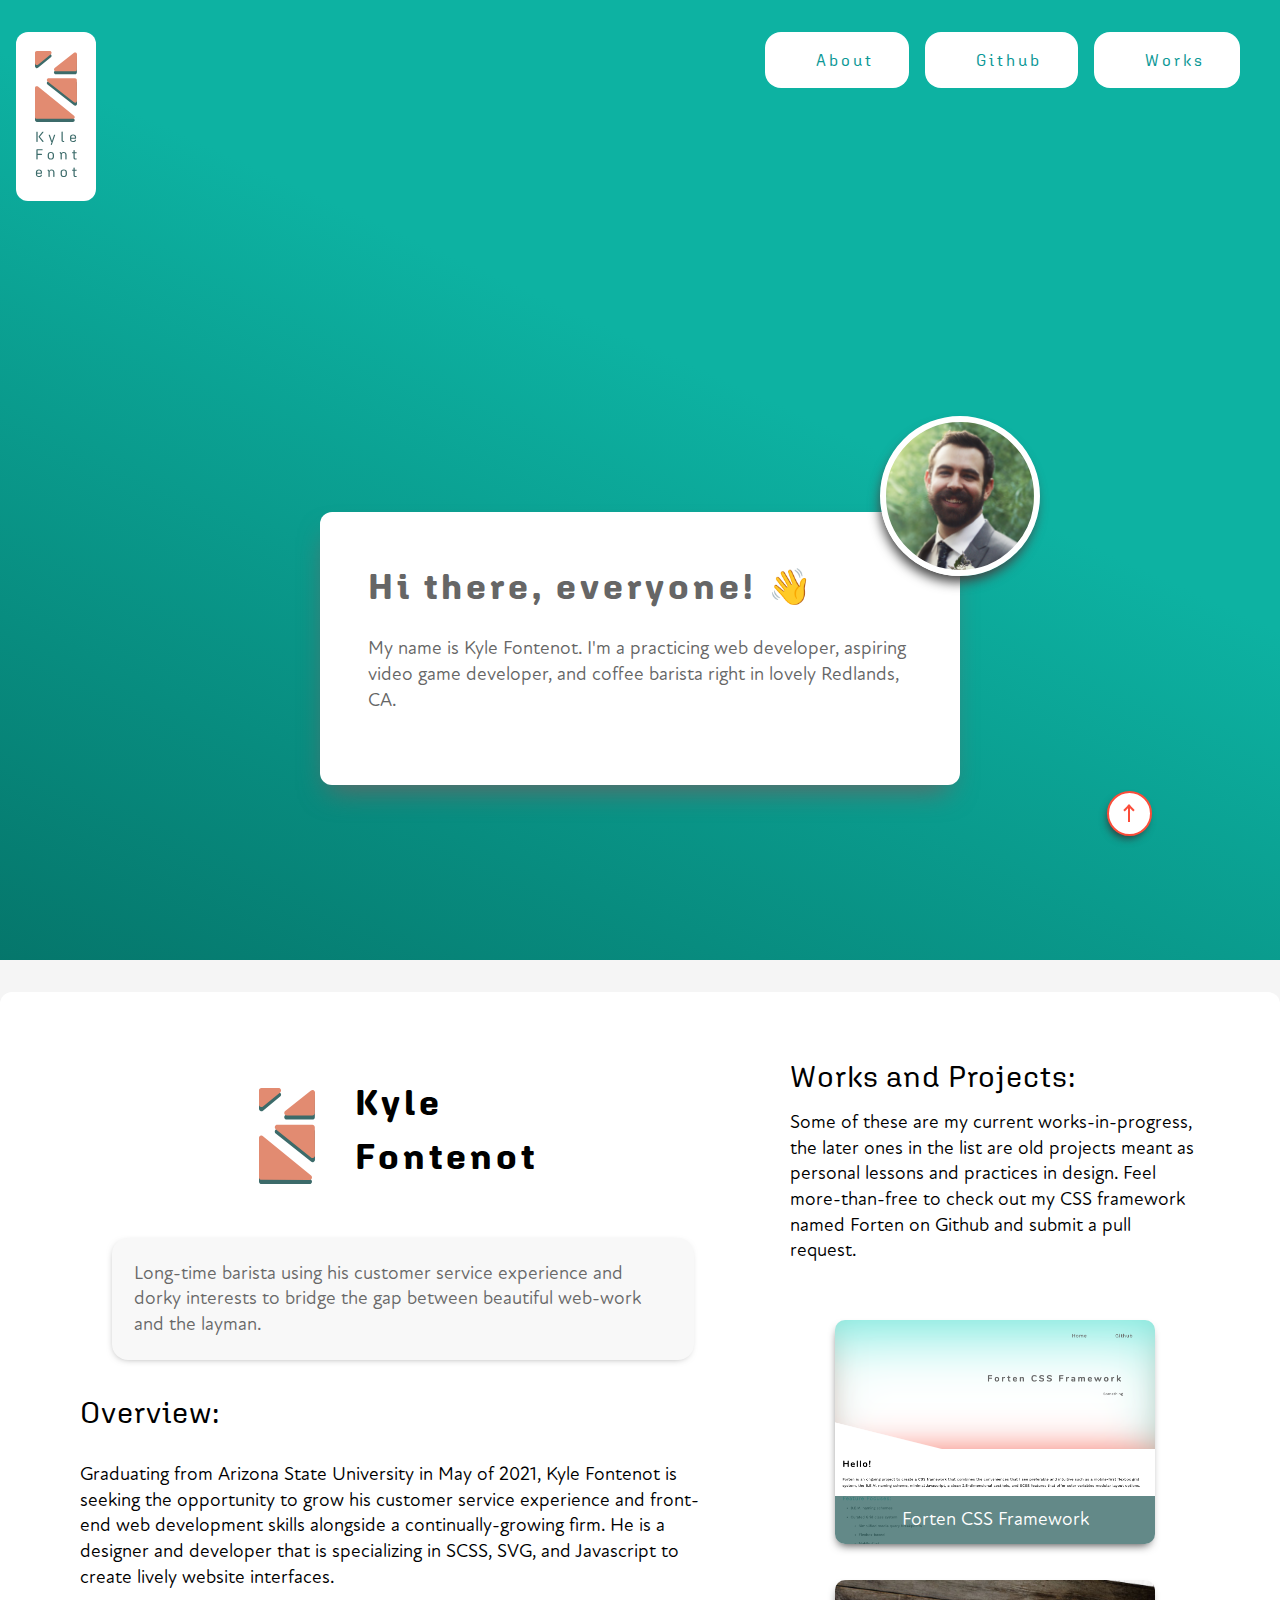
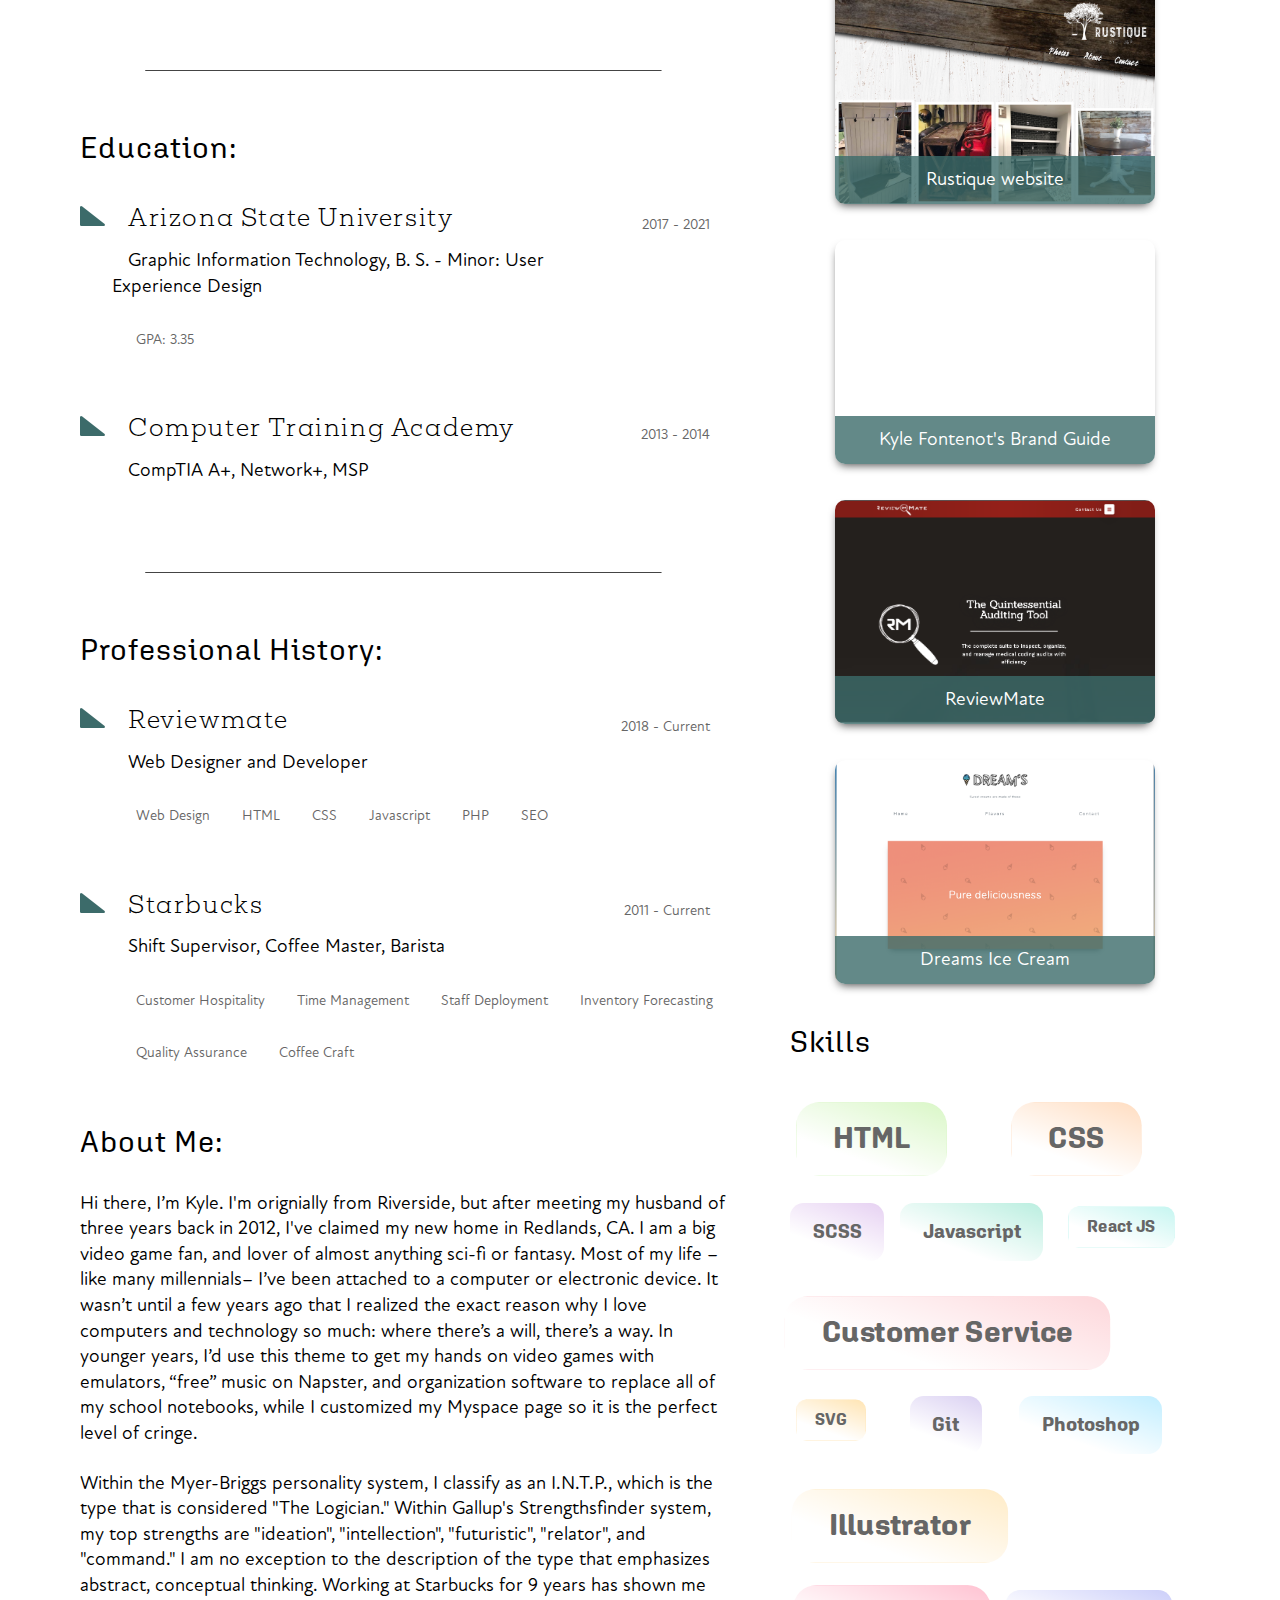
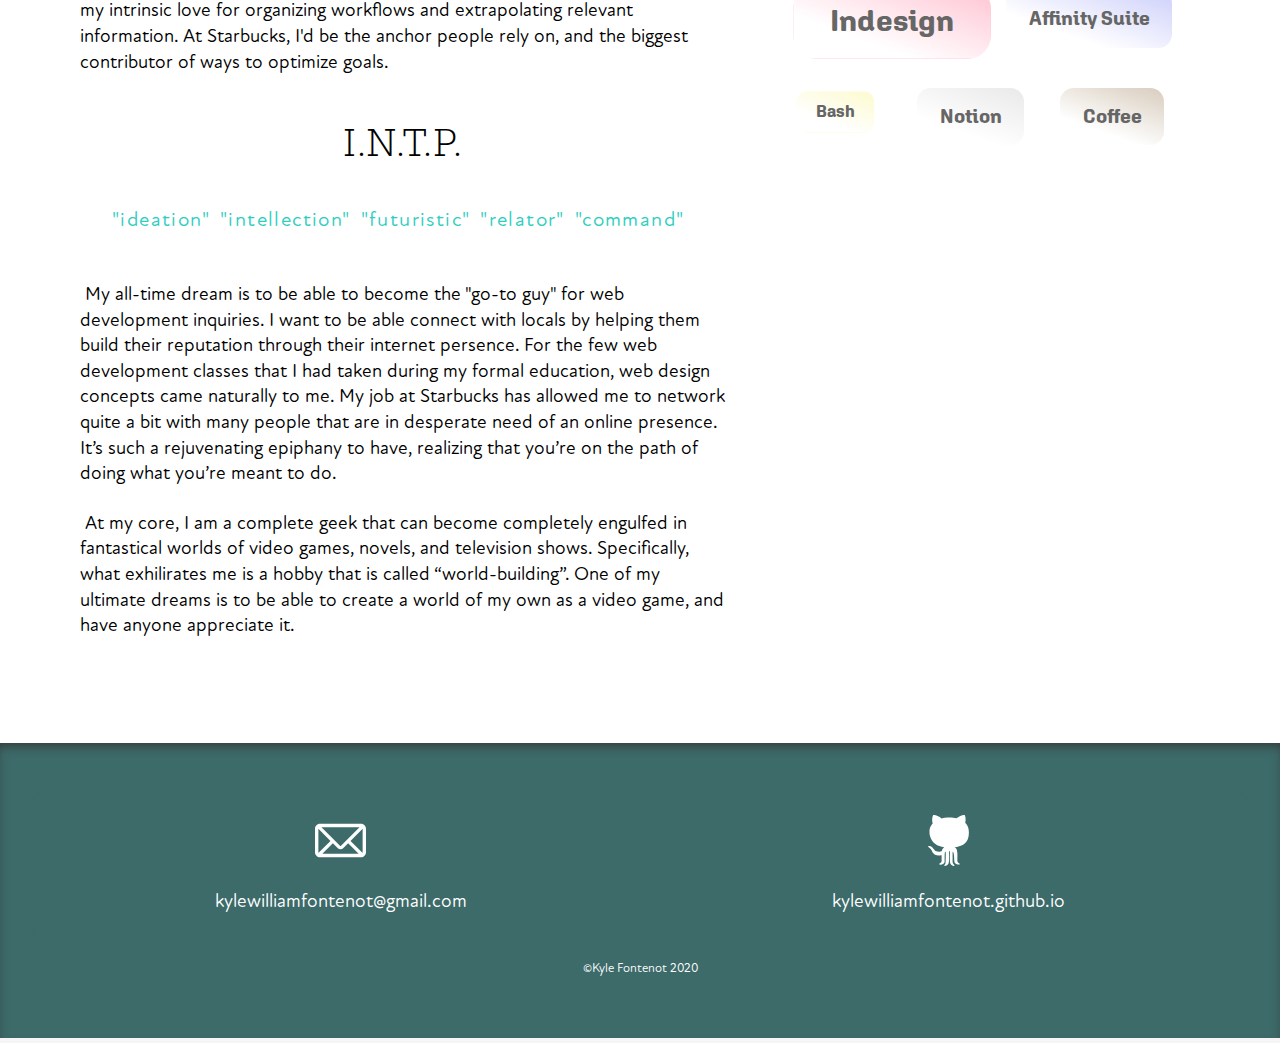
==== commit cc9824d1: "Essentially launchable now. Fixed mobile nav button max widths, filled in more bio information, adde" ====
--- a/index.html
+++ b/index.html
@@ -42,7 +42,7 @@
             </div>
           </div>
           <div class="col" >
-            <p class="caption">Long-time barista using his customer service experience and dorky tendencies to bridge the gap between beautiful web-work and the layman.</p>
+            <p class="caption">Long-time barista using his customer service experience and dorky interests to bridge the gap between beautiful web-work and the layman.</p>
           </div>
         </div>
 
@@ -50,7 +50,7 @@
             <h2>Overview:</h2>
             <div class="row">
               <div class="col ">
-                <p>Graduating from Arizona State University in May of 2021, Kyle Fontenot is seeking the opportunity to grow his customer service experience and front-end web development skills alongside a continually-growing firm. He is a designer and developer that is specializing in SCSS, and SVG features, and front-end Javascript to focus on both aesthetics and usability.</p>
+                <p>Graduating from Arizona State University in May of 2021, Kyle Fontenot is seeking the opportunity to grow his customer service experience and front-end web development skills alongside a continually-growing firm. He is a designer and developer that is specializing in SCSS, SVG, and Javascript to create lively website interfaces. </p>
 
               </div>
 
@@ -126,7 +126,32 @@
       <h2>About Me: </h2>
       <div class="row">
         <div class="col">
-          <p>Originally from Riverside, and now a permanent local of Redlands, CA; I'm an upcoming web developer who is focusing on filling in gaps in business' internet presence in the Inland Empire locale. Creating an easier, more accessible internet is certainly not a new concept, but it's always important because of its contingency on continuous adaptation. </p>
+          <p>Hi there, I’m Kyle. I'm orignially from Riverside, but after meeting my husband of three years back in 2012, I've claimed my new home in Redlands, CA. I am a big video game fan, and lover of almost anything sci-fi or fantasy.  Most of my life –like many millennials– I’ve been attached to a computer or electronic device. It wasn’t until a few years ago that I realized the exact reason why I love computers and technology so much: where there’s a will, there’s a way. In younger years, I’d use this theme to get my hands on video games with emulators, “free” music on Napster, and organization software to replace all of my school notebooks, while I customized my Myspace page so it is the perfect level of cringe.</p>
+          <p>Within the Myer-Briggs personality system, I classify as an I.N.T.P., which is the type that is considered "The Logician." Within Gallup's Strengthsfinder system, my top strengths are "ideation", "intellection", "futuristic", "relator", and "command." I am no exception to the description of the type that emphasizes abstract, conceptual thinking. Working at Starbucks for 9 years has shown me my intrinsic love for organizing workflows and extrapolating relevant information. At Starbucks, I'd be the anchor people rely on, and the biggest contributor of ways to optimize goals. </p>
+
+          <h3 style="text-align:center;font-size:2.2rem;margin-top:3rem;">I.N.T.P.</h3>
+          <div class="row padded">
+            <div class="col">
+              <h4>"ideation"</h4>
+            </div>
+            <div class="col">
+              <h4>"intellection"</h4>
+            </div>
+            <div class="col">
+              <h4>"futuristic"</h4>
+            </div>
+            <div class="col">
+              <h4>"relator"</h4>
+            </div>
+            <div class="col">
+              <h4>"command"</h4>
+            </div>
+          </div>
+          <p> +My all-time dream is to be able to become the "go-to guy" for web development inquiries. I want to be able connect with locals by helping them build their reputation through their internet persence. For the few web development classes that I had taken during my formal education, web design concepts came naturally to me. My job at Starbucks has allowed me to network quite a bit with many people that are in desperate need of an online presence. It’s such a rejuvenating epiphany to have, realizing that you’re on the path of doing what you’re meant to do.</p>
+          <p> +At my core, I am a complete geek that can become completely engulfed in fantastical worlds of video games, novels, and television shows. Specifically, what exhilirates me is a hobby that is called “world-building”. One of my ultimate dreams is to be able to create a world of my own as a video game, and have anyone appreciate it.</p>
+
         </div>
         <div class="col">
 
@@ -186,35 +211,82 @@
       <br/>
       <h2>Skills</h2>
       <div class="row">
-
-        <div class="col">
-          <div class="badge badge--large" style="background-color:green;">
+        <div class="col">
+          <div class="badge badge--large" style="background-color:#80e341;">
             <p>HTML</p>
           </div>
-          <div class="badge badge--large" style="background-color:orange;">
+        </div>
+        <div class="col">
+          <div class="badge badge--large" style="background-color:#ff8d2f;">
             <p>CSS</p>
           </div>
-          <div class="badge" style="background-color:purple;">
+        </div>
+        <div class="col">
+          <div class="badge" style="background-color:#ac65d4;">
             <p>SCSS</p>
           </div>
-          <div class="badge" style="background-color:teal;">
+        </div>
+        <div class="col">
+          <div class="badge" style="background-color:#19c797;">
             <p>Javascript</p>
           </div>
+        </div>
+        <div class="col">
           <div class="badge badge--small" style="background-color:turquoise;">
             <p>React JS</p>
           </div>
-          <div class="badge" style="background-color:orange;">
+        </div>
+        <div class="col">
+          <div class="badge badge--large" style="background-color:#f97986;">
+            <p>Customer Service</p>
+          </div>
+        </div>
+        <div class="col">
+          <div class="badge badge--small" style="background-color:orange;">
+            <p>SVG</p>
+          </div>
+        </div>
+        <div class="col">
+          <div class="badge" style="background-color:#8565d4;">
+            <p>Git</p>
+          </div>
+        </div>
+        <div class="col">
+          <div class="badge" style="background-color:#31c6ff;">
             <p>Photoshop</p>
           </div>
-          <div class="badge" style="background-color:orange;">
+        </div>
+        <div class="col">
+          <div class="badge badge--large" style="background-color:#ffbe42;">
             <p>Illustrator</p>
           </div>
-          <div class="badge" style="background-color:orange;">
+        </div>
+        <div class="col">
+          <div class="badge badge--large" style="background-color:#ff3367;">
             <p>Indesign</p>
           </div>
-          <div class="badge" style="background-color:orange;">
+        </div>
+        <div class="col">
+          <div class="badge" style="background-color:#545eee;">
             <p>Affinity Suite</p>
           </div>
+        </div>
+        <div class="col">
+          <div class="badge badge--small" style="background-color:#f6f059;">
+            <p>Bash</p>
+          </div>
+        </div>
+        <div class="col">
+          <div class="badge" style="background-color:#b6b6b6;">
+            <p>Notion</p>
+          </div>
+        </div>
+        <div class="col">
+
+          <div class="badge" style="background-color:#7e5623;">
+            <p>Coffee</p>
+          </div>
+        </div>
 
         </div>
       </div>
@@ -223,9 +295,28 @@
     </div>
   </div>
 </div>
+<footer>
+  <div class="row">
+    <div class="col footercol">
+    <a href="mailto:kylewilliamfontenot@gmail.com">
+      <img src="img/empty-email.svg" class="footericon"/>
+      <p>kylewilliamfontenot@gmail.com</p>
+    </a>
+  </div>
+  <div class="col footercol">
+    <a href="https://github.com/kylewilliamfontenot">
+        <img src="img/github-big-logo.svg" class="footericon" />
+        <p><a href="">kylewilliamfontenot.github.io</a></p>
+      </div>
+    </a>
+  </div>
+  <p style="font-size:0.8rem;">&copy;Kyle Fontenot 2020</p>
+
+</footer>
 </main>
   <div id="backToTop">
     <a href="#header" style="cursor:pointer;"><span class="gg-arrow-up"></span></a>
   </div>
 </body>
+<!-- Icons made by <a href="https://www.flaticon.com/authors/freepik" title="Freepik">Freepik</a> from <a href="https://www.flaticon.com/" title="Flaticon"> www.flaticon.com</a> -->
 </html>
--- a/styles.css
+++ b/styles.css
@@ -215,7 +215,7 @@
 
 }
 .swatch--portfolio::after {
-  
+
 }
 .swatch {
   margin:1rem;
@@ -230,7 +230,7 @@
     display:block;
 }
 .badge {
-  background-image: linear-gradient(20deg, white 10%,   rgba(255, 255, 255, 0.7));
+  background-image: linear-gradient(20deg, white 30%,   rgba(255, 255, 255, 0.7));
 }
 .badge p {
   margin:0;
@@ -254,6 +254,44 @@
 }
 .caption {
   margin:0;
+}
+footer {
+  background-color:var(--color-Tertiary);
+  box-shadow:0 6px 12px -4px #333 inset;
+  padding:2rem;
+  color:white;
+  text-align:center;
+}
+.footericon {
+  width:4rem;
+  height:4rem;
+  padding:0.4rem;
+  display:block;
+  margin:0 auto 1rem;
+
+}
+footer .row {
+margin-bottom:0.5rem;
+}
+footer .row a {
+  text-decoration:none;
+  color:white;
+}
+.footercol {
+  cursor:pointer;
+  text-align:center;
+  text-decoration:none;
+  color:white;
+  margin-bottom:8rem;
+  border-radius:12px;
+  transition: border 0.3s;
+  padding-top:1rem;
+  border:2px solid var(--color-Tertiary);
+}
+.footercol:hover {
+  border: 2px solid white;
+}
+.footercol:hover img {
 }
 #logo {
   color: rgba(255, 255, 255, 0);
@@ -298,7 +336,10 @@
 
 
 @media (max-width:426px) {
-
+nav ul li a {
+  max-width:10rem;
+  padding:1.2rem 1.6rem 1.2rem 0.8rem;
+}
 }
 @media (min-width:426px) {
   nav ul {
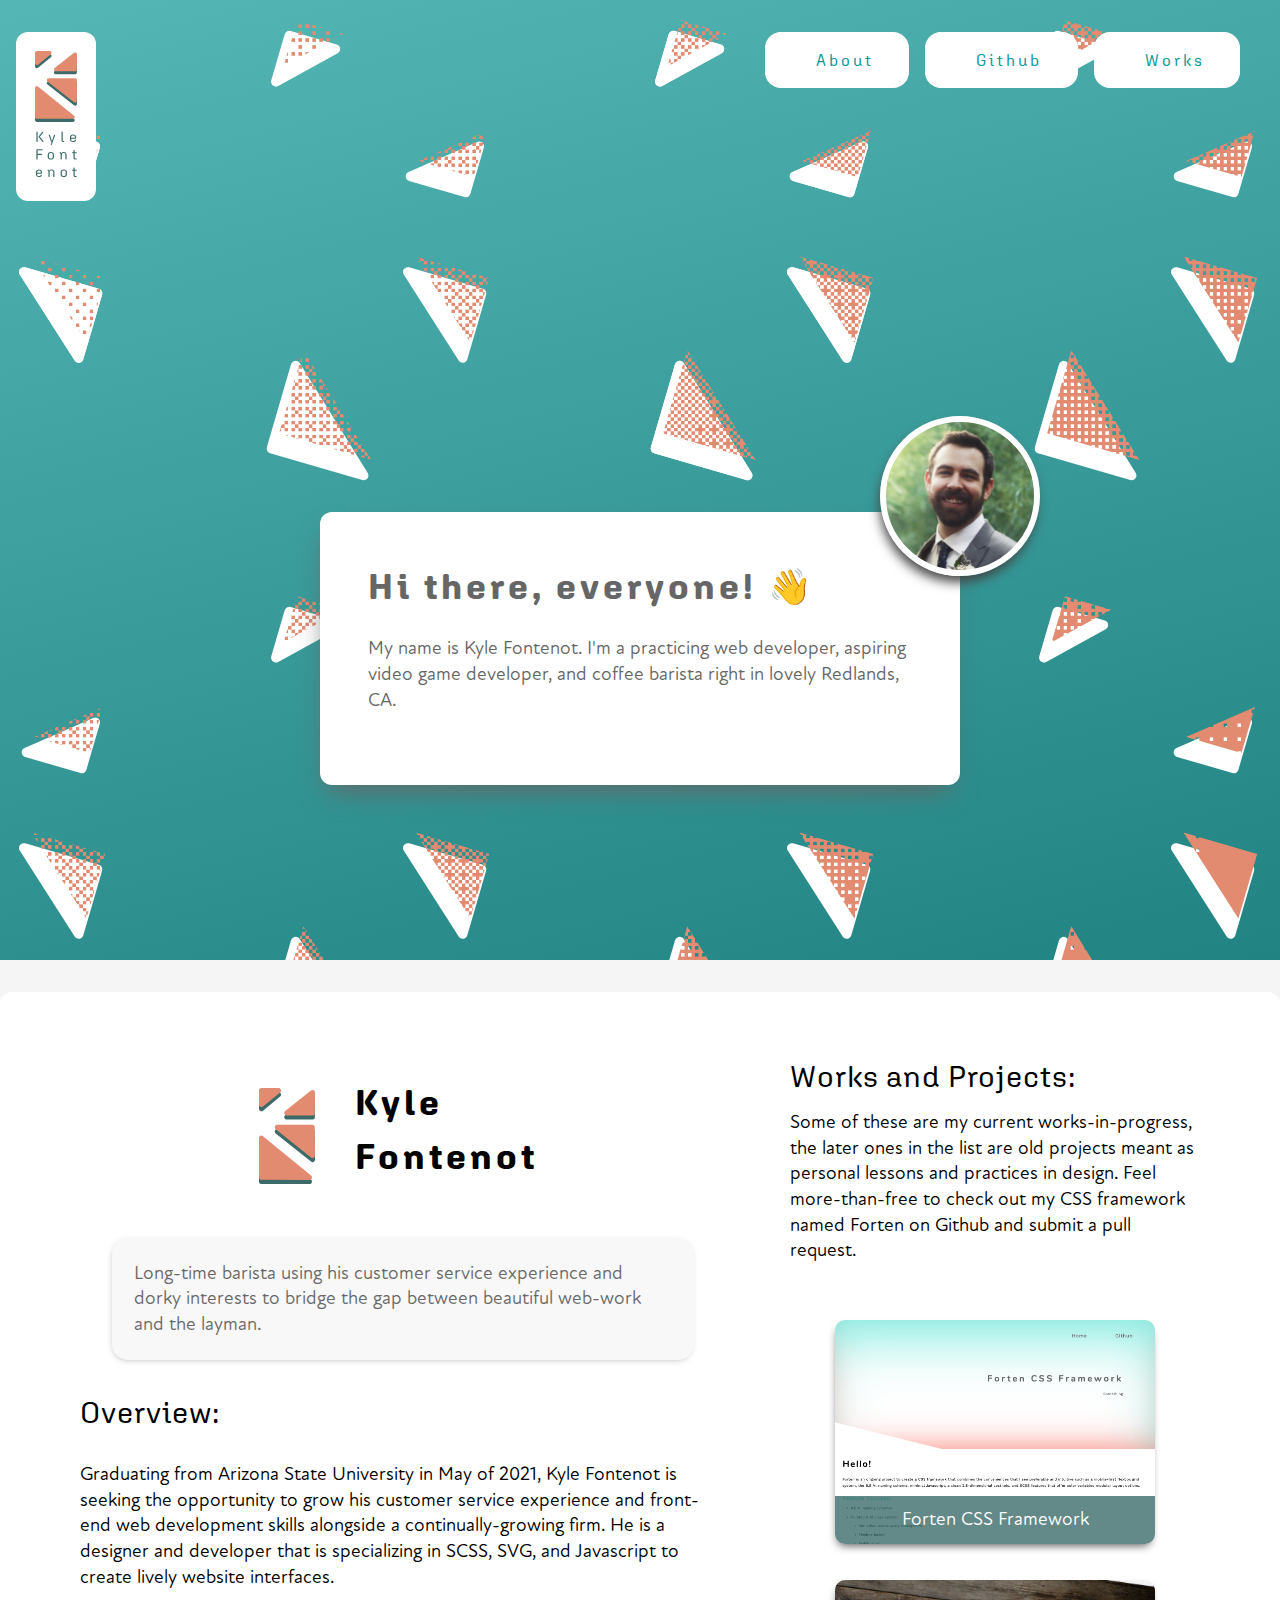
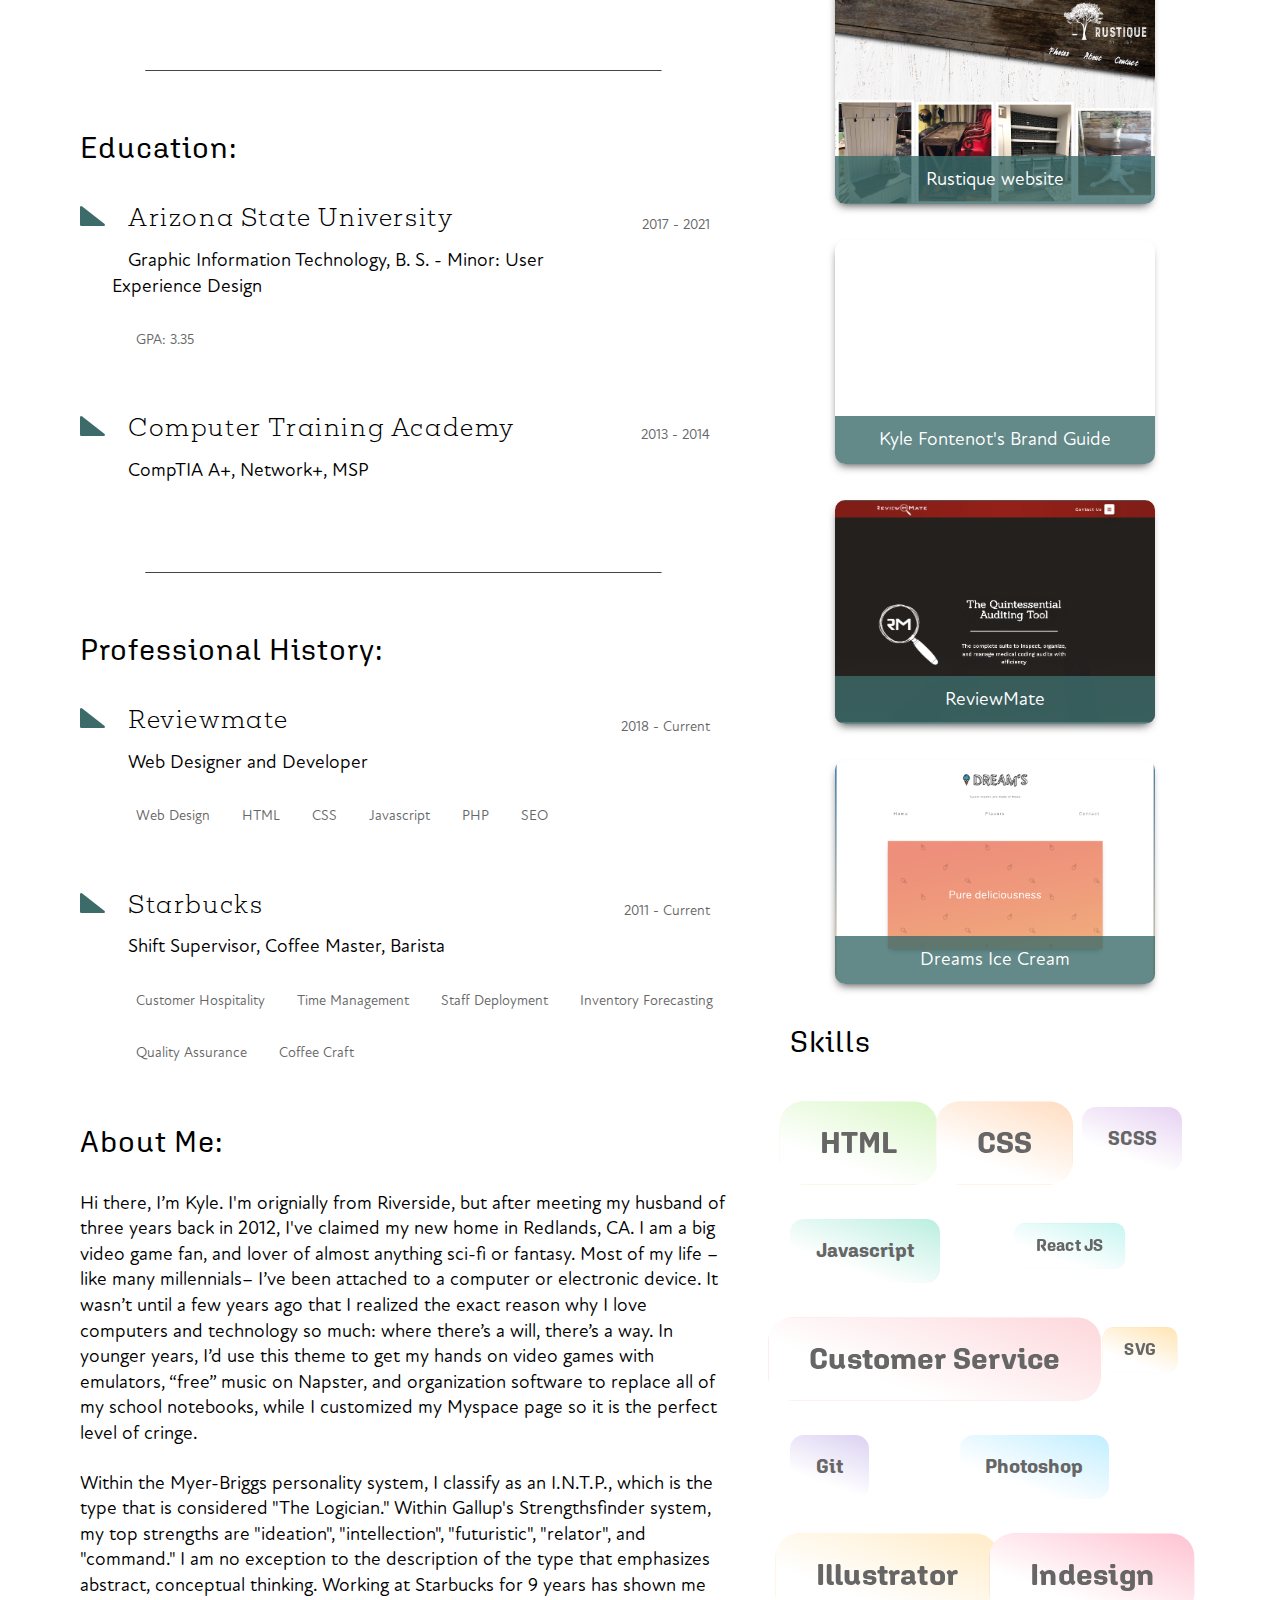
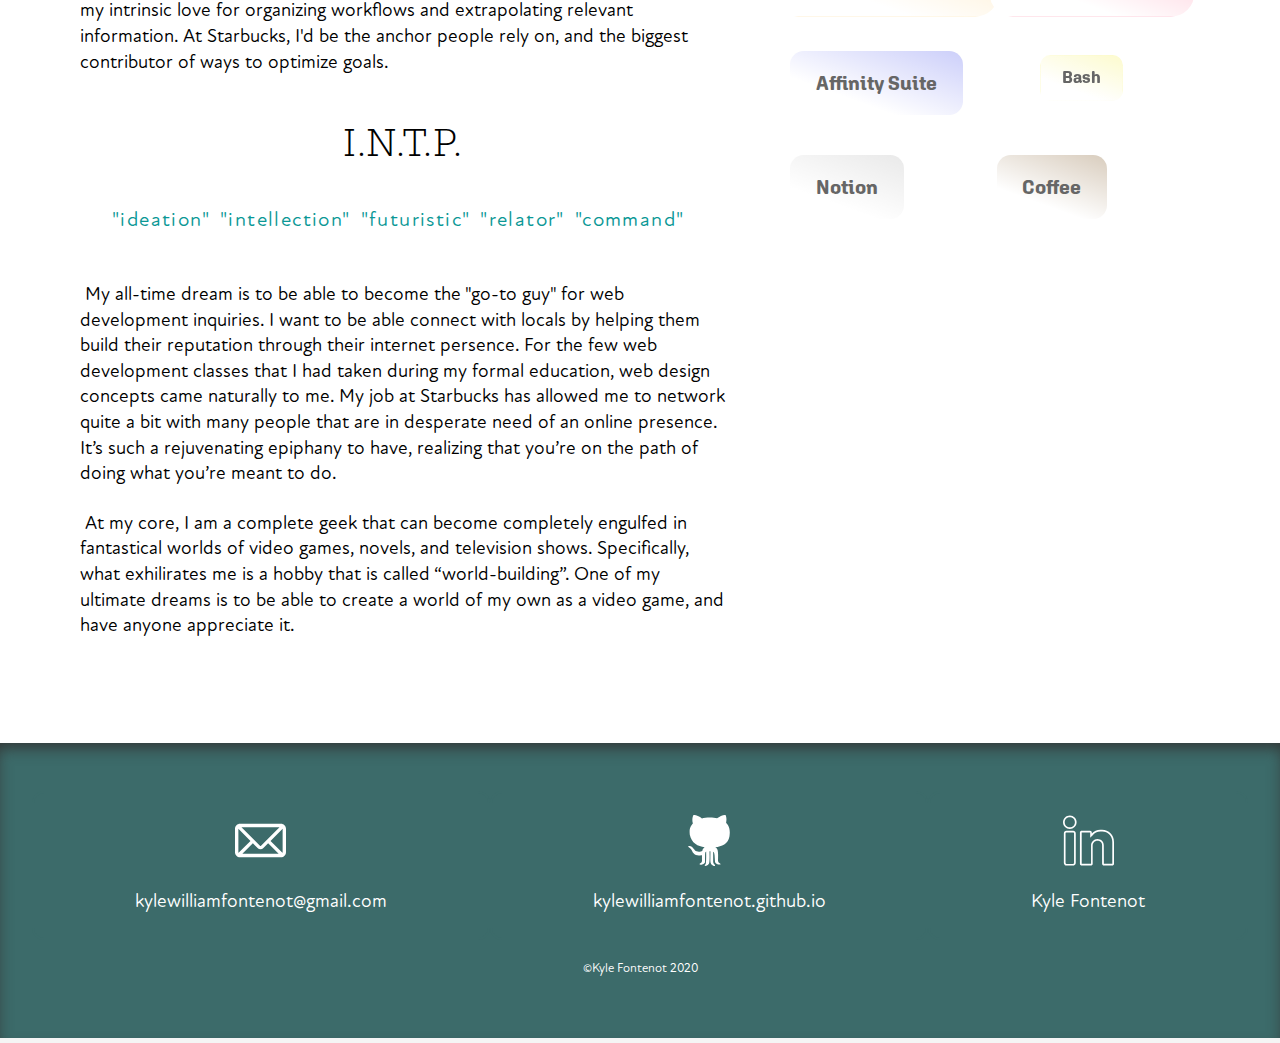
==== commit a8ec0010: "Recreated the header animation. Add Linked in link and some bacic adjustments for consistency." ====
--- a/index.html
+++ b/index.html
@@ -28,7 +28,6 @@
         <p>My name is Kyle Fontenot. I'm a practicing web developer, aspiring video game developer, and coffee barista right in lovely Redlands, CA. </p>
       </div>
     </div>
-
   </header>
   <main>
   <div class="container">
@@ -45,18 +44,13 @@
             <p class="caption">Long-time barista using his customer service experience and dorky interests to bridge the gap between beautiful web-work and the layman.</p>
           </div>
         </div>
-
-
             <h2>Overview:</h2>
             <div class="row">
               <div class="col ">
                 <p>Graduating from Arizona State University in May of 2021, Kyle Fontenot is seeking the opportunity to grow his customer service experience and front-end web development skills alongside a continually-growing firm. He is a designer and developer that is specializing in SCSS, SVG, and Javascript to create lively website interfaces. </p>
-
               </div>
-
         </div>
         <hr />
-
         <h2>Education: </h2>
         <div class="row">
           <div class="col">
@@ -82,7 +76,6 @@
             </ul>
           </div>
         </div>
-
       <hr />
       <h2>Professional History: </h2>
       <div class="row">
@@ -123,7 +116,7 @@
         </div>
       </div>
 
-      <h2>About Me: </h2>
+      <h2 id="about">About Me: </h2>
       <div class="row">
         <div class="col">
           <p>Hi there, I’m Kyle. I'm orignially from Riverside, but after meeting my husband of three years back in 2012, I've claimed my new home in Redlands, CA. I am a big video game fan, and lover of almost anything sci-fi or fantasy.  Most of my life –like many millennials– I’ve been attached to a computer or electronic device. It wasn’t until a few years ago that I realized the exact reason why I love computers and technology so much: where there’s a will, there’s a way. In younger years, I’d use this theme to get my hands on video games with emulators, “free” music on Napster, and organization software to replace all of my school notebooks, while I customized my Myspace page so it is the perfect level of cringe.</p>
@@ -298,17 +291,24 @@
 <footer>
   <div class="row">
     <div class="col footercol">
-    <a href="mailto:kylewilliamfontenot@gmail.com">
-      <img src="img/empty-email.svg" class="footericon"/>
-      <p>kylewilliamfontenot@gmail.com</p>
-    </a>
-  </div>
+      <a href="mailto:kylewilliamfontenot@gmail.com">
+        <img src="img/empty-email.svg" class="footericon"/>
+        <p>kylewilliamfontenot@gmail.com</p>
+      </a>
+    </div>
   <div class="col footercol">
     <a href="https://github.com/kylewilliamfontenot">
         <img src="img/github-big-logo.svg" class="footericon" />
         <p><a href="">kylewilliamfontenot.github.io</a></p>
-      </div>
-    </a>
+      </a>
+    </div>
+    <div class="col footercol">
+      <a href="https://www.linkedin.com/in/kyle-fontenot-15949035/">
+        <img src="img/linkedin.svg" class="footericon"/>
+        <p>Kyle Fontenot</p>
+      </a>
+    </div>
+
   </div>
   <p style="font-size:0.8rem;">&copy;Kyle Fontenot 2020</p>
 
@@ -317,6 +317,8 @@
   <div id="backToTop">
     <a href="#header" style="cursor:pointer;"><span class="gg-arrow-up"></span></a>
   </div>
+  <script src="scripts.js">
+  </script>
 </body>
 <!-- Icons made by <a href="https://www.flaticon.com/authors/freepik" title="Freepik">Freepik</a> from <a href="https://www.flaticon.com/" title="Flaticon"> www.flaticon.com</a> -->
 </html>
--- a/styles.css
+++ b/styles.css
@@ -4,6 +4,8 @@
   --color-Tertiary: #3C6B6A;
   --color-Quaternary: #FCEBD8;
 }
+
+
 html {
   font-family: 'AttenRoundNew', sans-serif;
   scroll-behavior:smooth;
@@ -17,6 +19,9 @@
   font-family:'Mokoko';
   font-weight:200;
   font-size:1.5rem;
+}
+h4 {
+  color: var(--color-Primary);
 }
 p {
   font-size:1.2rem;
@@ -60,7 +65,7 @@
 }
 
 .hero.hero--header {
-  background-image: url('img/portfolioBayer.svg');
+  background-image: url('img/portfolioBayer8(1000).svg');
   /* background-color:var(--color-Primary); */
   background-color:#eee;
   background-size:cover;
@@ -233,15 +238,18 @@
   background-image: linear-gradient(20deg, white 30%,   rgba(255, 255, 255, 0.7));
 }
 .badge p {
-  margin:0;
+  margin:0.2rem;
+  display:inline-block;
 }
 .badge--large p {
   font-size:1.6rem;
 }
 .badge--large {
-  display:inline-block;
   transform:scale(1.15);
-  margin:1rem;
+  transition:transform 0.3s;
+}
+.badge--large::hover {
+  transform:scale(1.35);
 }
 .badge--small {
   transform: scale(0.85);
@@ -257,7 +265,7 @@
 }
 footer {
   background-color:var(--color-Tertiary);
-  box-shadow:0 6px 12px -4px #333 inset;
+  box-shadow:0 8px 16px -4px #333 inset;
   padding:2rem;
   color:white;
   text-align:center;
@@ -282,7 +290,7 @@
   text-align:center;
   text-decoration:none;
   color:white;
-  margin-bottom:8rem;
+  margin-bottom:1rem;
   border-radius:12px;
   transition: border 0.3s;
   padding-top:1rem;
@@ -329,6 +337,10 @@
     margin-top:-7rem;
     left:6rem;
 }
+#backToTop {
+  opacity:0;
+  transition:opacity 0.3s;
+}
 .padded {
   padding:2rem;
 }
@@ -351,7 +363,9 @@
   .container {
     padding:1rem 3rem 3rem 3rem;
   }
-
+  .footercol {
+    max-width:30%;
+  }
 }
 @media (min-width:575px) {
   .listdate {
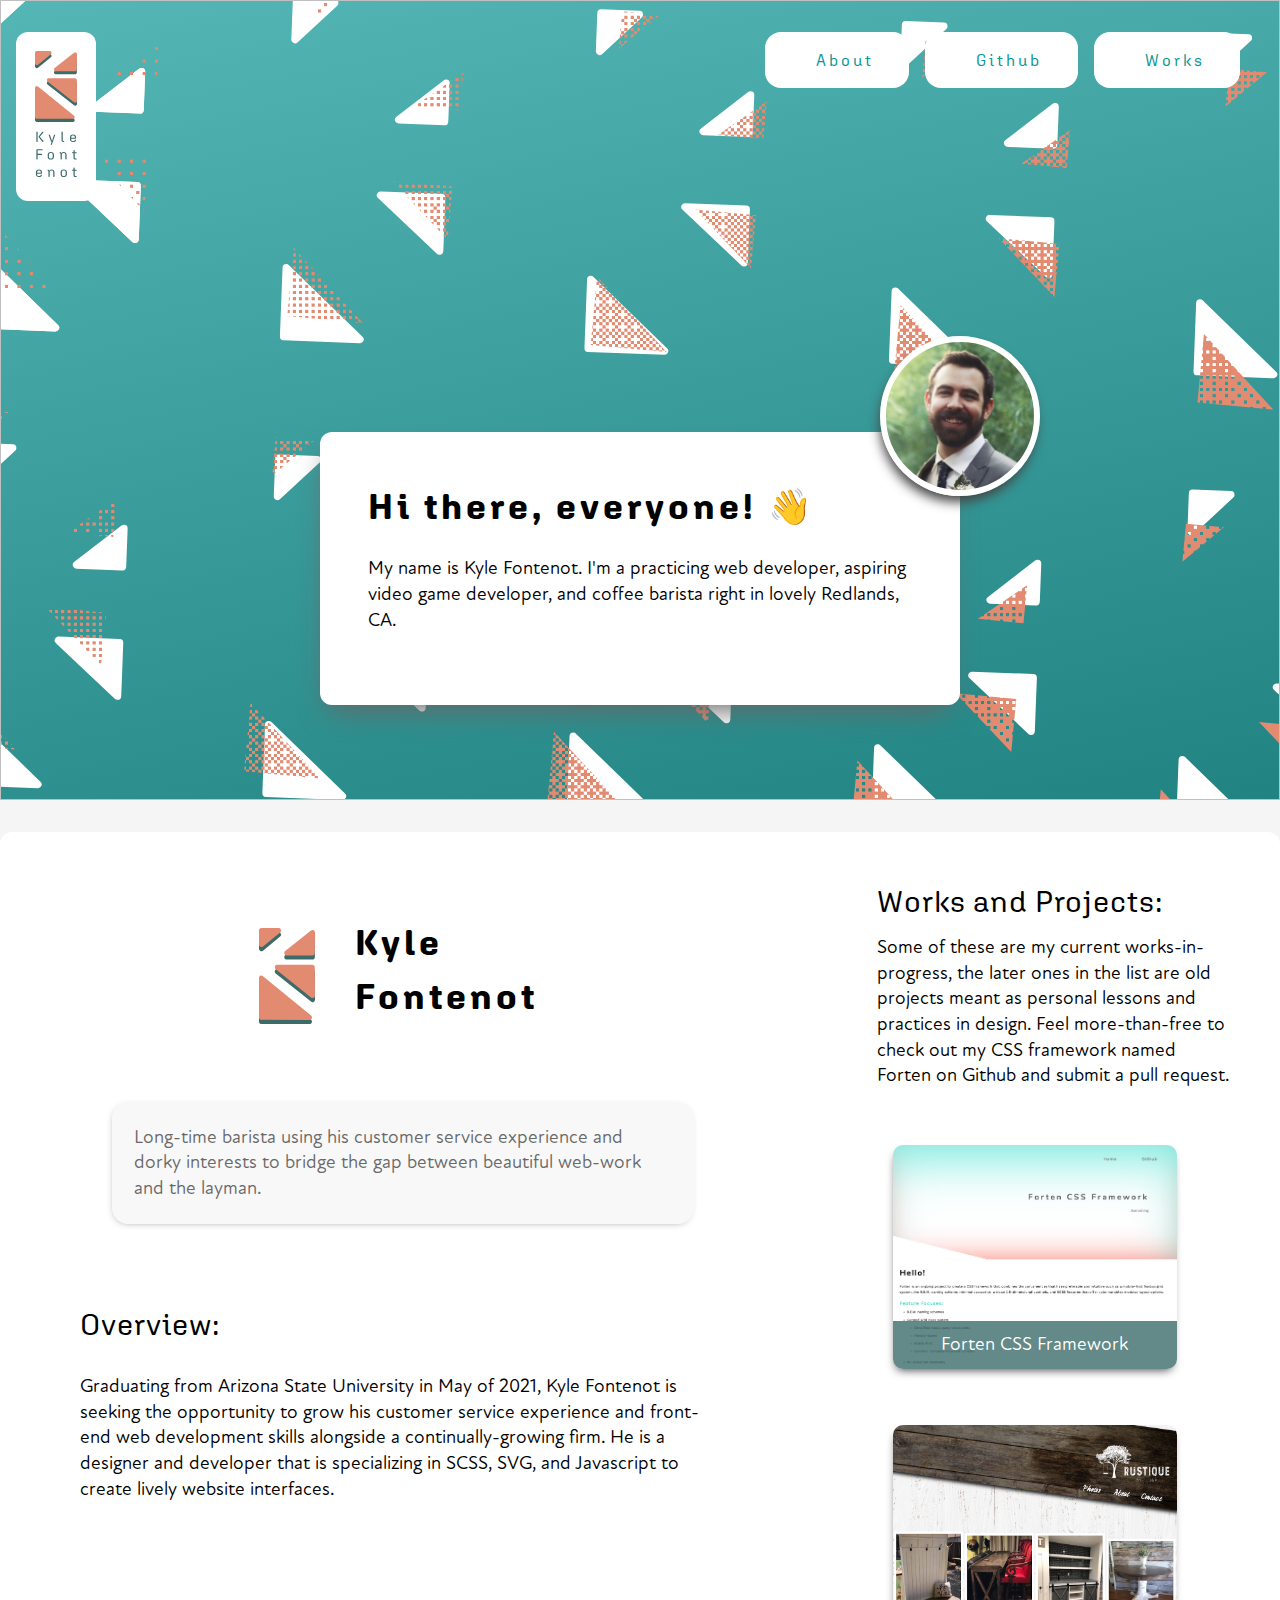
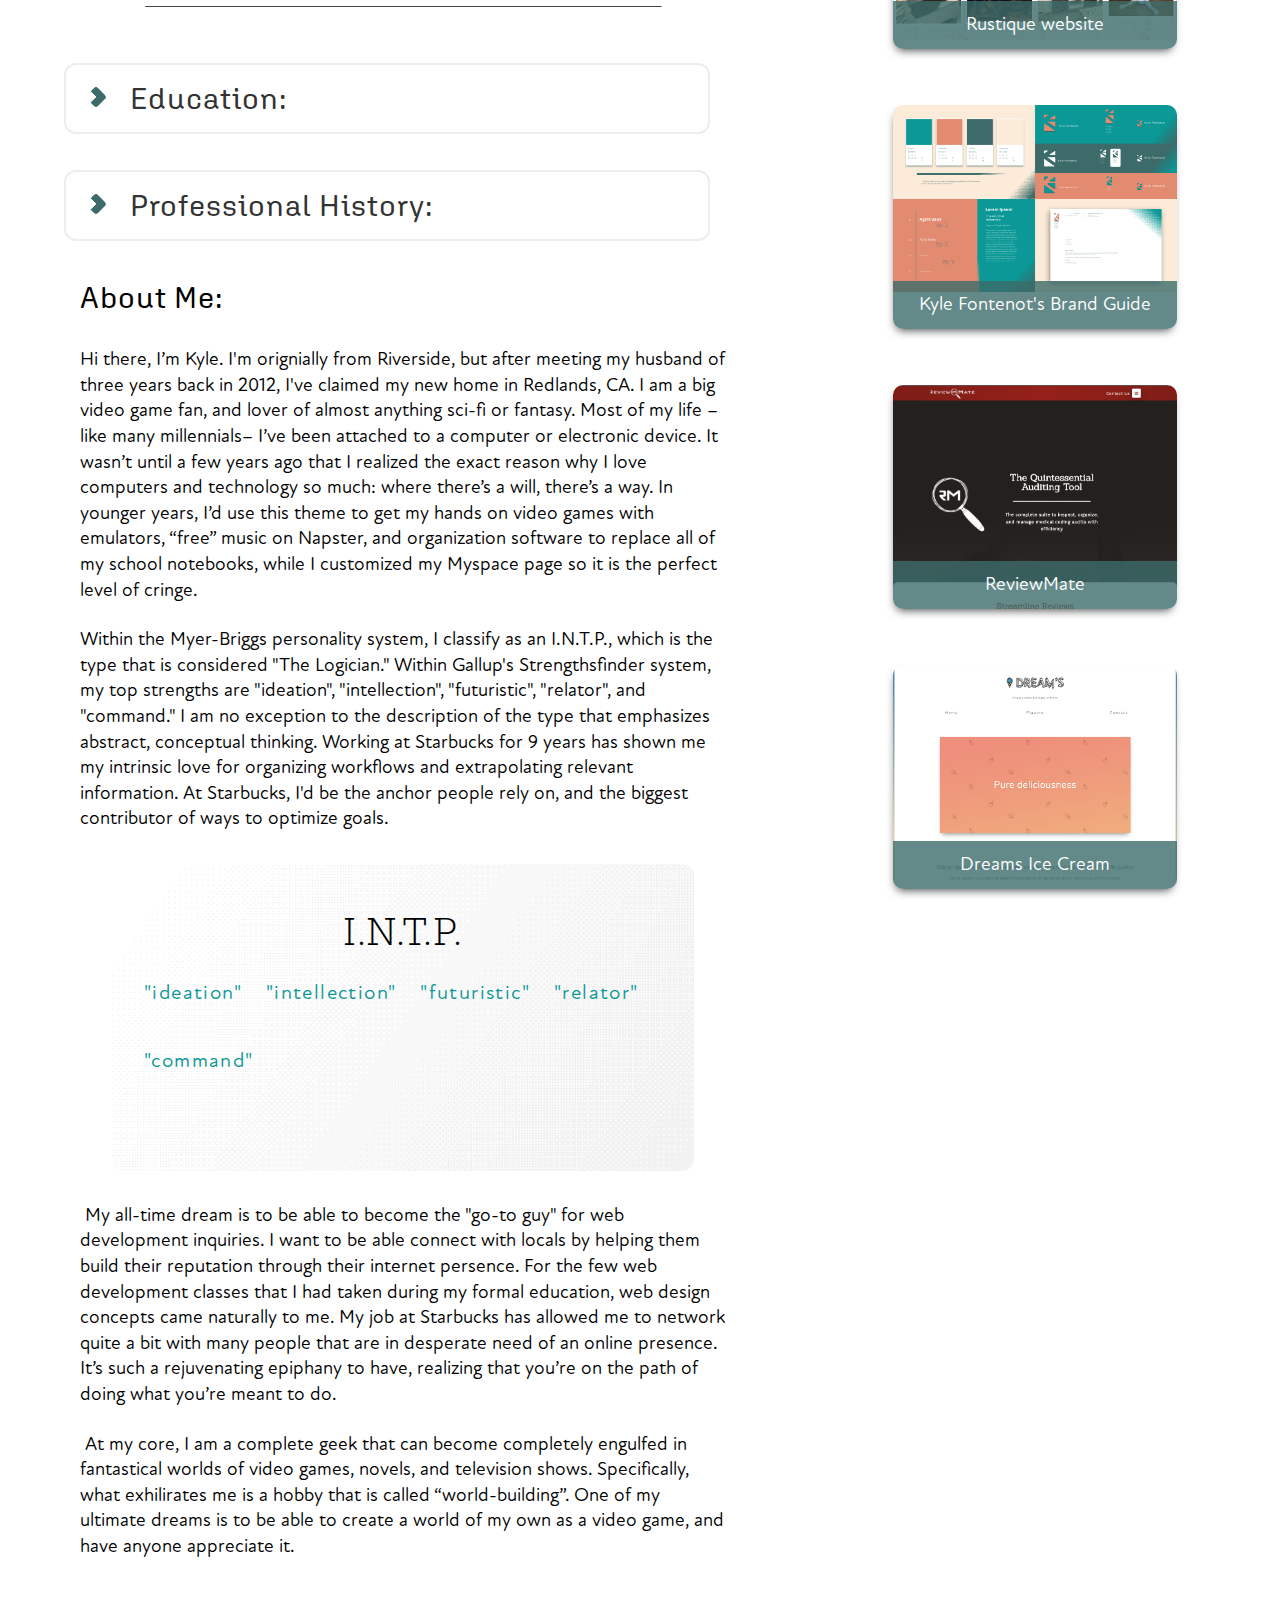
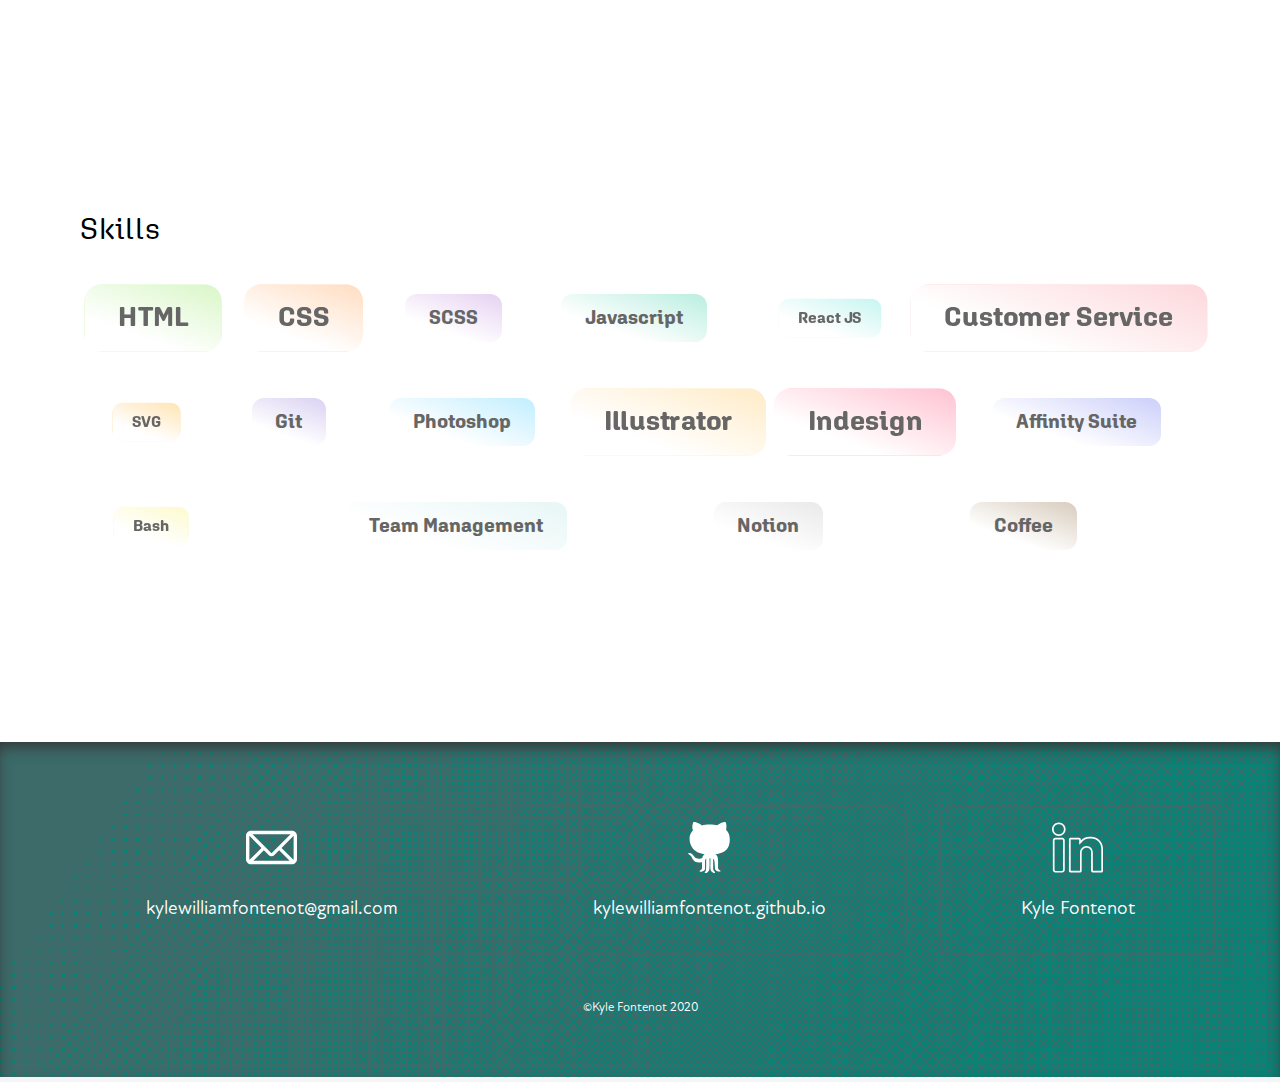
==== commit 54553539: "Close-enough animation fix for mobile Safari. Many other improvements like a collapsible element for" ====
--- a/index.html
+++ b/index.html
@@ -6,22 +6,21 @@
   <title>Kyle Fontenot</title>
   <link rel="shortcut icon" type="image/x-icon" href="img/favicon.ico">
   <meta name="description" content="Portfolio website for Kyle Fontenot">
-  <!-- <link rel="stylesheet" href="https://use.typekit.net/xet0mld.css"> -->
   <link rel="stylesheet" href="forten.min.css" type="text/css">
   <link rel="stylesheet" href="styles.css" type="text/css">
+  <script src="modernizr-custom.js"></script>
 </head>
 <body id="body">
   <header id="header">
     <div id="logo"><img src="img/verticallogo.svg"/></div>
-    <nav class="">
-
+    <nav>
       <ul>
         <li><a href="#about">About</a></li>
         <li><a href="https://github.com/kylewilliamfontenot" target="__blank" rel="noopener">Github</a></li>
         <li><a href="#works" rel="noopener">Works</a></li>
       </ul>
     </nav>
-    <div class="hero hero--header">
+    <img  class="hero hero--header">
       <div class="hero__card">
         <div class="hero__card__photo"></div>
         <h1>Hi there, everyone! 👋</h1>
@@ -30,6 +29,10 @@
     </div>
   </header>
   <main>
+
+
+
+
   <div class="container">
     <div class="row">
       <div class="col col--xl-60 col--s-100 padded">
@@ -51,14 +54,18 @@
               </div>
         </div>
         <hr />
-        <h2>Education: </h2>
-        <div class="row">
+        <div class="secToggle">
+          <button onclick="showSec(secEducation);turnArrow(arrowEducation);" class="">Education:</button>
+          <span class="secToggle__arrow" id="arrowsecEducation"></span>
+        </div>
+        <div class="row" id="secEducation">
           <div class="col">
             <ul>
               <li>
                 <h3>Arizona State University</h3>
                 <span class="listdate">2017 - 2021</span>
                 <p>Graphic Information Technology, B. S. - Minor: User Experience Design</p>
+                <p>Online</p>
                 <ul class="sublist">
                   <li>GPA: 3.35</li>
                 </ul>
@@ -71,14 +78,19 @@
                 <h3>Computer Training Academy</h3>
                 <span class="listdate">2013 - 2014</span>
                 <p>CompTIA A+, Network+, MSP</p>
+                <p>Riverside, CA</p>
 
               </li>
             </ul>
           </div>
-        </div>
-      <hr />
-      <h2>Professional History: </h2>
-      <div class="row">
+          <hr />
+        </div>
+
+      <div class="secToggle">
+        <button onclick="showSec(secProfessional);turnArrow(arrowProfessional);" class="secToggle">Professional History:</button>
+        <span class="secToggle__arrow" id="arrowsecProfessional"></span>
+
+      <div class="row"  id="secProfessional">
         <div class="col">
           <ul>
             <li>
@@ -107,6 +119,7 @@
                 <li>Time Management</li>
                 <li>Staff Deployment</li>
                 <li>Inventory Forecasting</li>
+                <li>Team Leadership</li>
                 <li>Quality Assurance</li>
                 <li>Coffee Craft</li>
 
@@ -114,30 +127,34 @@
             </li>
           </ul>
         </div>
+        <hr/>
       </div>
 
       <h2 id="about">About Me: </h2>
       <div class="row">
         <div class="col">
-          <p>Hi there, I’m Kyle. I'm orignially from Riverside, but after meeting my husband of three years back in 2012, I've claimed my new home in Redlands, CA. I am a big video game fan, and lover of almost anything sci-fi or fantasy.  Most of my life –like many millennials– I’ve been attached to a computer or electronic device. It wasn’t until a few years ago that I realized the exact reason why I love computers and technology so much: where there’s a will, there’s a way. In younger years, I’d use this theme to get my hands on video games with emulators, “free” music on Napster, and organization software to replace all of my school notebooks, while I customized my Myspace page so it is the perfect level of cringe.</p>
+          <p>Hi there, I’m Kyle. I'm orignially from Riverside, but after meeting my husband of three years back in 2012, I've claimed my new home in Redlands, CA. I am a big video game fan, and lover of almost anything sci-fi or fantasy.
+
+          Most of my life –like many millennials– I’ve been attached to a computer or electronic device. It wasn’t until a few years ago that I realized the exact reason why I love computers and technology so much: where there’s a will, there’s a way. In younger years, I’d use this theme to get my hands on video games with emulators, “free” music on Napster, and organization software to replace all of my school notebooks, while I customized my Myspace page so it is the perfect level of cringe.</p>
           <p>Within the Myer-Briggs personality system, I classify as an I.N.T.P., which is the type that is considered "The Logician." Within Gallup's Strengthsfinder system, my top strengths are "ideation", "intellection", "futuristic", "relator", and "command." I am no exception to the description of the type that emphasizes abstract, conceptual thinking. Working at Starbucks for 9 years has shown me my intrinsic love for organizing workflows and extrapolating relevant information. At Starbucks, I'd be the anchor people rely on, and the biggest contributor of ways to optimize goals. </p>
-
-          <h3 style="text-align:center;font-size:2.2rem;margin-top:3rem;">I.N.T.P.</h3>
-          <div class="row padded">
-            <div class="col">
-              <h4>"ideation"</h4>
-            </div>
-            <div class="col">
-              <h4>"intellection"</h4>
-            </div>
-            <div class="col">
-              <h4>"futuristic"</h4>
-            </div>
-            <div class="col">
-              <h4>"relator"</h4>
-            </div>
-            <div class="col">
-              <h4>"command"</h4>
+          <div class="statement">
+            <h3 >I.N.T.P.</h3>
+            <div class="row" >
+              <div class="col col--30">
+                <h4>"ideation"</h4>
+              </div>
+              <div class="col col--30">
+                <h4>"intellection"</h4>
+              </div>
+              <div class="col col--30">
+                <h4>"futuristic"</h4>
+              </div>
+              <div class="col col--30">
+                <h4>"relator"</h4>
+              </div>
+              <div class="col col--30">
+                <h4>"command"</h4>
+              </div>
             </div>
           </div>
           <p> @@ -150,58 +167,50 @@
 
         </div>
       </div>
-
-
-
-
-
-    </div>
-    <div class="col col--xl-40  col--s-100 padded">
+    </div>
+  </div>
+    <div class="col col--xl-30   col--s-100 gutterleft">
+      <br/>
       <h2>Works and Projects: </h2>
       <p>Some of these are my current works-in-progress, the later ones in the list are old projects meant as personal lessons and practices in design. Feel more-than-free to check out my CSS framework named Forten on Github and submit a pull request.</p>
-      <div class="row" id="works">
-        <div class="col col--centered">
-          <a href="https://kylewilliamfontenot.github.io/Forten/">
-            <div class="swatch swatch--large swatch--portfolio" style="background-image:url('img/forten.png');">
+      <div class="row row--centered" id="works">
+        <div class="col" >
+            <a href="https://kylewilliamfontenot.github.io/Forten/" class="swatch swatch--large swatch--portfolio" style="background-image:url('img/forten.png');">
               <p>Forten CSS Framework</p>
-            </div>
-          </a>
-        </div>
-        <div class="col col--centered col--l-100">
-          <a href="http://www.public.asu.edu/~kwfonten/GIT417/Rustique/index.html">
+            </a>
+        </div>
+        <div class="col col--l-100">
+          <a href="http://www.public.asu.edu/~kwfonten/GIT417/Rustique/index.html" target="_blank" rel="noopener">
             <div class="swatch swatch--large swatch--portfolio" style="background-image:url('img/rustique.png');">
               <p>Rustique website</p>
             </div>
           </a>
         </div>
         <div class="col col--centered col--l-100">
-          <a href="">
-            <div class="swatch swatch--large swatch--portfolio" style="background-image:url('');">
+            <a href="brandidentitykyle.pdf" class="swatch swatch--large swatch--portfolio" style="background-image:url('img/BrandIdentity-CollagePage.png');" target="_blank" rel="noopener">
               <p>Kyle Fontenot's Brand Guide</p>
-            </div>
+            </a>
+        </div>
+        <div class="col col--centered col--l-100">
+            <a href="http://pickerson.com/" class="swatch swatch--large swatch--portfolio" style="background-image:url('img/pickerson.png');" target="_blank" rel="noopener">
+              <p>ReviewMate</p>
+            </a>
           </a>
         </div>
         <div class="col col--centered col--l-100">
-          <a href="http://pickerson.com/">
-            <div class="swatch swatch--large swatch--portfolio" style="background-image:url('img/pickerson.png');">
-              <p>ReviewMate</p>
-            </div>
+          <a href="https://kylewilliamfontenot.github.io/DreamsIceCream/" class="swatch swatch--large swatch--portfolio" style="background-image:url('img/Dreams.png');" target="_blank" rel="noopener">
+              <p>Dreams Ice Cream</p>
           </a>
         </div>
-        <div class="col col--centered col--l-100">
-          <a href="https://kylewilliamfontenot.github.io/DreamsIceCream/">
-            <div class="swatch swatch--large swatch--portfolio" style="background-image:url('img/Dreams.png');">
-              <p>Dreams Ice Cream</p>
-            </div>
-          </a>
-        </div>
-
-
-
-
-
       </div>
       <br/>
+    </div>
+  </div>
+</div>
+<div class="container">
+  <div class="row padded">
+    <div class="col">
+
       <h2>Skills</h2>
       <div class="row">
         <div class="col">
@@ -270,24 +279,25 @@
           </div>
         </div>
         <div class="col">
+          <div class="badge" style="background-color:#b0e1e0;">
+            <p>Team Management</p>
+          </div>
+        </div>
+        <div class="col">
           <div class="badge" style="background-color:#b6b6b6;">
             <p>Notion</p>
           </div>
         </div>
         <div class="col">
-
           <div class="badge" style="background-color:#7e5623;">
             <p>Coffee</p>
           </div>
         </div>
-
-        </div>
-      </div>
-
-
-    </div>
+        </div>
+      </div>
   </div>
 </div>
+
 <footer>
   <div class="row">
     <div class="col footercol">
@@ -308,12 +318,11 @@
         <p>Kyle Fontenot</p>
       </a>
     </div>
-
   </div>
   <p style="font-size:0.8rem;">&copy;Kyle Fontenot 2020</p>
-
 </footer>
 </main>
+
   <div id="backToTop">
     <a href="#header" style="cursor:pointer;"><span class="gg-arrow-up"></span></a>
   </div>
--- a/forten.min.css
+++ b/forten.min.css
@@ -1 +1 @@
-@font-face{font-family:"AttenRoundNew";src:url("fonts//AttenRoundNew/AttenRoundNew-Light.otf") format("opentype"),url("fonts//AttenRoundNew/AttenRoundNew-Light.ttf") format("truetype"),url("fonts//AttenRoundNew/AttenRoundNew-Light.woff2") format("woff2"),url("fonts//AttenRoundNew/AttenRoundNew-Light.woff") format("woff");font-weight:200}@font-face{font-family:"AttenRoundNew";src:url("fonts//AttenRoundNew/AttenRoundNew-Regular.otf") format("opentype"),url("fonts//AttenRoundNew/AttenRoundNew-Regular.ttf") format("truetype"),url("fonts//AttenRoundNew/AttenRoundNew-Regular.woff2") format("woff2"),url("fonts//AttenRoundNew/AttenRoundNew-Regular.woff") format("woff");font-weight:400}@font-face{font-family:"AttenRoundNew";src:url("fonts//AttenRoundNew/AttenRoundNew-Medium.otf") format("opentype"),url("fonts//AttenRoundNew/AttenRoundNew-Medium.ttf") format("truetype"),url("fonts//AttenRoundNew/AttenRoundNew-Medium.woff2") format("woff2"),url("fonts//AttenRoundNew/AttenRoundNew-Medium.woff") format("woff");font-weight:500}@font-face{font-family:"AttenRoundNew";src:url("fonts//AttenRoundNew/AttenRoundNew-Bold.otf") format("opentype"),url("fonts//AttenRoundNew/AttenRoundNew-Bold.ttf") format("truetype"),url("fonts//AttenRoundNew/AttenRoundNew-Bold.woff2") format("woff2"),url("fonts//AttenRoundNew/AttenRoundNew-Bold.woff") format("woff");font-weight:700}@font-face{font-family:"AttenRoundNew";src:url("fonts//AttenRoundNew/AttenRoundNew-LightItalic.otf") format("opentype"),url("fonts//AttenRoundNew/AttenRoundNew-LightItalic.ttf") format("truetype"),url("fonts//AttenRoundNew/AttenRoundNew-LightItalic.woff2") format("woff2"),url("fonts//AttenRoundNew/AttenRoundNew-LightItalic.woff") format("woff");font-weight:200;font-style:italic}@font-face{font-family:"AttenRoundNew";src:url("fonts//AttenRoundNew/AttenRoundNew-Italic.otf") format("opentype"),url("fonts//AttenRoundNew/AttenRoundNew-Italic.ttf") format("truetype"),url("fonts//AttenRoundNew/AttenRoundNew-Italic.woff2") format("woff2"),url("fonts//AttenRoundNew/AttenRoundNew-Italic.woff") format("woff");font-weight:400;font-style:italic}@font-face{font-family:"AttenRoundNew";src:url("fonts//AttenRoundNew/AttenRoundNew-BoldItalic.otf") format("opentype"),url("fonts//AttenRoundNew/AttenRoundNew-BoldItalic.ttf") format("truetype"),url("fonts//AttenRoundNew/AttenRoundNew-BoldItalic.woff2") format("woff2"),url("fonts//AttenRoundNew/AttenRoundNew-BoldItalic.woff") format("woff");font-weight:700;font-style:italic}@font-face{font-family:"AgletSans";src:url("fonts//AgletSans/AgletSans-Light.otf") format("opentype"),url("fonts//AgletSans/AgletSans-Light.ttf") format("truetype"),url("fonts//AgletSans/AgletSans-Light.woff2") format("woff2"),url("fonts//AgletSans/AgletSans-Light.woff") format("woff");font-weight:200}@font-face{font-family:"AgletSans";src:url("fonts//AgletSans/AgletSans-Regular.otf") format("opentype"),url("fonts//AgletSans/AgletSans-Regular.ttf") format("truetype"),url("fonts//AgletSans/AgletSans-Regular.woff2") format("woff2"),url("fonts//AgletSans/AgletSans-Regular.woff") format("woff");font-weight:400}@font-face{font-family:"AgletSans";src:url("fonts//AgletSans/AgletSans-Bold.otf") format("opentype"),url("fonts//AgletSans/AgletSans-Bold.ttf") format("truetype"),url("fonts//AgletSans/AgletSans-Bold.woff2") format("woff2"),url("fonts//AgletSans/AgletSans-Bold.woff") format("woff");font-weight:700}@font-face{font-family:"AgletSans";src:url("fonts//AgletSans/AgletSans-LightItalic.otf") format("opentype"),url("fonts//AgletSans/AgletSans-LightItalic.ttf") format("truetype"),url("fonts//AgletSans/AgletSans-LightItalic.woff2") format("woff2"),url("fonts//AgletSans/AgletSans-LightItalic.woff") format("woff");font-weight:200;font-style:italic}@font-face{font-family:"AgletSans";src:url("fonts//AgletSans/AgletSans-Italic.otf") format("opentype"),url("fonts//AgletSans/AgletSans-Italic.ttf") format("truetype"),url("fonts//AgletSans/AgletSans-Italic.woff2") format("woff2"),url("fonts//AgletSans/AgletSans-Italic.woff") format("woff");font-weight:400;font-style:italic}@font-face{font-family:"AgletSans";src:url("fonts//AgletSans/AgletSans-BoldItalic.otf") format("opentype"),url("fonts//AgletSans/AgletSans-BoldItalic.ttf") format("truetype"),url("fonts//AgletSans/AgletSans-BoldItalic.woff2") format("woff2"),url("fonts//AgletSans/AgletSans-BoldItalic.woff") format("woff");font-weight:700;font-style:italic}@font-face{font-family:"Mokoko";src:url("fonts//Mokoko/Mokoko-Light.otf") format("opentype"),url("fonts//Mokoko/Mokoko-Light.ttf") format("truetype"),url("fonts//Mokoko/Mokoko-Light.woff2") format("woff2"),url("fonts//Mokoko/Mokoko-Light.woff") format("woff");font-weight:200}@font-face{font-family:"Mokoko";src:url("fonts//Mokoko/Mokoko-Regular.otf") format("opentype"),url("fonts//Mokoko/Mokoko-Regular.ttf") format("truetype"),url("fonts//Mokoko/Mokoko-Regular.woff2") format("woff2"),url("fonts//Mokoko/Mokoko-Regular.woff") format("woff");font-weight:400}@font-face{font-family:"Mokoko";src:url("fonts//Mokoko/Mokoko-Bold.otf") format("opentype"),url("fonts//Mokoko/Mokoko-Bold.ttf") format("truetype"),url("fonts//Mokoko/Mokoko-Bold.woff2") format("woff2"),url("fonts//Mokoko/Mokoko-Bold.woff") format("woff");font-weight:700}@font-face{font-family:"Mokoko";src:url("fonts//Mokoko/Mokoko-LightItalic.otf") format("opentype"),url("fonts//Mokoko/Mokoko-LightItalic.ttf") format("truetype"),url("fonts//Mokoko/Mokoko-LightItalic.woff2") format("woff2"),url("fonts//Mokoko/Mokoko-LightItalic.woff") format("woff");font-weight:200;font-style:italic}@font-face{font-family:"Mokoko";src:url("fonts//Mokoko/Mokoko-Italic.otf") format("opentype"),url("fonts//Mokoko/Mokoko-Italic.ttf") format("truetype"),url("fonts//Mokoko/Mokoko-Italic.woff2") format("woff2"),url("fonts//Mokoko/Mokoko-Italic.woff") format("woff");font-weight:400;font-style:italic}@font-face{font-family:"Mokoko";src:url("fonts//Mokoko/Mokoko-BoldItalic.otf") format("opentype"),url("fonts//Mokoko/Mokoko-BoldItalic.ttf") format("truetype"),url("fonts//Mokoko/Mokoko-BoldItalic.woff2") format("woff2"),url("fonts//Mokoko/Mokoko-BoldItalic.woff") format("woff");font-weight:700;font-style:italic}nav{display:block;position:relative;top:0;left:0;padding:2rem;background-color:#ccc;background-size:100%;width:100%;max-width:100%;overflow:hidden}nav ul{display:flex;flex-direction:row;justify-content:flex-end}nav ul li{display:block}.hero--main{top:-8rem}nav{background-color:rgba(255,255,255,0)}nav ul li{background-color:rgba(255,255,255,0)}nav ul li a{text-decoration:none;background-color:rgba(255,255,255,0);color:#666;transition:all 0.6s ease}nav ul li a:hover{background-color:white;background-image:linear-gradient(to bottom left, rgba(255,255,255,0) 30%, white)}.container,section{margin:0 auto;width:100%;padding:1rem 2rem;position:relative;display:inline-block}.row{display:flex;flex-direction:column;flex-wrap:wrap;padding-top:1rem;width:100%;align-content:space-evenly}.row .col{display:block;flex:1 1 auto;margin-left:0;max-width:100%}.row .col.col--offset--10{margin-left:10%}.row .col.col--offset--20{margin-left:20%}.row .col.col--offset--25{margin-left:25%}.row .col.col--offset--33,.row .col .row .col.col-offset-34{margin-left:33.3333%}.row .col.col--offset--50{margin-left:50%}.row .col.col--offset--66,.row .col .row .col.col-offset-67{margin-left:66.6666%}.row .col.col--offset--75{margin-left:75%}.row .col.col--offset--80{margin-left:80%}.row .col.col--offset--90{margin-left:90%}.row .col.col--10{flex:0 0 10%;max-width:10%}.row .col.col--20{flex:0 0 20%;max-width:20%}.row .col.col.col--25{flex:0 0 25%;max-width:25%}.row .col.col--33,.row .col .row .col.col--34{flex:0 0 33.3333%;max-width:33.3333%}.row .col.col--40{flex:0 0 40%;max-width:40%}.row .col.col--50{flex:0 0 50%;max-width:50%}.row .col.col--60{flex:0 0 60%;max-width:60%}.row .col.col--66,.row .col .col--67{flex:0 0 66.6666%;max-width:66.6666%}.row .col.col--75{flex:0 0 75%;max-width:75%}.row .col.col--80{flex:0 0 80%;max-width:80%}.row .col.col--90{flex:0 0 90%;max-width:90%}.row .col.col--top{align-self:flex-start}.row .col.col-bottom{align-self:flex-end}.row .col.col-center{-ms-grid-row-align:center;align-self:center}.container .row{margin-bottom:0}.row.row--row{flex-direction:row;flex-wrap:nowrap}.row.row--padded{padding:2rem}.row.row--space-evenly{justify-content:space-evenly}.row.row--space-around{justify-content:space-around}.col.col--centered{justify-content:center;text-align:center}@media (min-width: 40rem){.row{flex-direction:row}.row .col{margin-bottom:inherit}}[type='range']{-webkit-appearance:none;background:transparent;margin:12px 0;width:100%}[type='range']::-moz-focus-outer{border:0}[type='range']:focus{outline:0}[type='range']:focus::-webkit-slider-runnable-track{background:#b7b7b7}[type='range']:focus::-ms-fill-lower{background:#aaa}[type='range']:focus::-ms-fill-upper{background:#b7b7b7}[type='range']::-webkit-slider-runnable-track{cursor:default;height:6px;transition:all .2s ease;width:100%;box-shadow:0px 0px 1px rgba(0,0,0,0.2),0 0 0px rgba(13,13,13,0.2);background:#aaa;border:0px solid #fff;border-radius:5px}[type='range']::-webkit-slider-thumb{box-shadow:2px 2px 2px rgba(0,0,0,0.2),0 0 2px rgba(13,13,13,0.2);background:#fff;border:0px solid #fff;border-radius:12px;box-sizing:border-box;cursor:ew-resize;height:24px;width:24px;-webkit-appearance:none;margin-top:-9px}[type='range']::-moz-range-track{box-shadow:0px 0px 1px rgba(0,0,0,0.2),0 0 0px rgba(13,13,13,0.2);cursor:default;height:6px;transition:all .2s ease;width:100%;background:#aaa;border:0px solid #fff;border-radius:5px;height:3px}[type='range']::-moz-range-thumb{box-shadow:2px 2px 2px rgba(0,0,0,0.2),0 0 2px rgba(13,13,13,0.2);background:#fff;border:0px solid #fff;border-radius:12px;box-sizing:border-box;cursor:ew-resize;height:24px;width:24px}[type='range']::-ms-track{cursor:default;height:6px;transition:all .2s ease;width:100%;background:transparent;border-color:transparent;border-width:12px 0;color:transparent}[type='range']::-ms-fill-lower{box-shadow:0px 0px 1px rgba(0,0,0,0.2),0 0 0px rgba(13,13,13,0.2);background:#9d9d9d;border:0px solid #fff;border-radius:10px}[type='range']::-ms-fill-upper{box-shadow:0px 0px 1px rgba(0,0,0,0.2),0 0 0px rgba(13,13,13,0.2);background:#aaa;border:0px solid #fff;border-radius:10px}[type='range']::-ms-thumb{box-shadow:2px 2px 2px rgba(0,0,0,0.2),0 0 2px rgba(13,13,13,0.2);background:#fff;border:0px solid #fff;border-radius:12px;box-sizing:border-box;cursor:ew-resize;height:24px;width:24px;margin-top:1.5px}[type='range']:disabled::-webkit-slider-thumb,[type='range']:disabled::-moz-range-thumb,[type='range']:disabled::-ms-thumb,[type='range']:disabled::-webkit-slider-runnable-track,[type='range']:disabled::-ms-fill-lower,[type='range']:disabled::-ms-fill-upper{cursor:not-allowed}#swatch5{background-color:#2fcebf}#swatch6{background-color:#c1200e}#swatch7{background-color:#5d4689}html,body,div,span,applet,object,iframe,h1,h2,h3,h4,h5,h6,p,blockquote,pre,a,abbr,acronym,address,big,cite,code,del,dfn,em,img,ins,kbd,q,s,samp,small,strike,strong,sub,sup,tt,var,b,u,i,center,dl,dt,dd,ol,ul,li,fieldset,form,label,legend,table,caption,tbody,tfoot,thead,tr,th,td,article,aside,canvas,details,embed,figure,figcaption,footer,header,hgroup,menu,output,ruby,section,summary,time,mark,audio,video{margin:0;padding:0;border:0;font-size:100%;font:inherit;vertical-align:baseline}nav{margin:0;border:0;font-size:100%;font:inherit;vertical-align:baseline}article,aside,details,figcaption,figure,footer,header,hgroup,menu,nav,section{display:block}blockquote,q{quotes:none}blockquote:before,blockquote:after,q:before,q:after{content:'';content:none}table{border-collapse:collapse;border-spacing:0}html,body{overflow-x:hidden;max-width:100%}html{box-sizing:border-box;-webkit-text-size-adjust:none}*,*:before,*:after{box-sizing:inherit}body{font-family:"AttenRoundNew";font-size:0.9rem;display:inline-block}.hero{position:relative;min-width:20rem;display:block;width:100%}.hero.hero--header{box-shadow:8em 8em 15em -4em #79eadf inset,-1em -2em 10em -5em #FB4D3A inset;-webkit-animation-name:hero-main-animation;animation-name:hero-main-animation;-webkit-animation-duration:4s;animation-duration:4s;-webkit-animation-iteration-count:infinite;animation-iteration-count:infinite;-webkit-animation-direction:alternate;animation-direction:alternate;-webkit-animation-fill-mode:none;animation-fill-mode:none;background-color:white;position:relative;left:0;top:0;min-height:32rem;max-height:50vh;color:#666;transition:box-shadow 4s}.hero.hero--header::after{content:"";background-color:white;position:absolute;left:-10rem;bottom:-18rem;width:120rem;height:12rem;transform:rotate(14deg);overflow:hidden;display:inline}.hero.hero--header .hero--header__sub{position:absolute;top:40%;right:10%}@keyframes hero-main-animation{0%{box-shadow:8em 8em 15em -4em #79eadf inset,-1em -2em 10em -5em #FB4D3A inset}50%{box-shadow:0em 10em 15em -5em #79eadf inset,0em -4em 10em -5em #FB4D3A inset}100%{box-shadow:-8em 8em 15em -5em #79eadf inset,1em -2em 10em -5em #FB4D3A inset}}nav{z-index:800;position:absolute;width:100%}nav ul{display:flex;flex-direction:row;flex-wrap:wrap;justify-content:flex-end}nav ul li{display:inline-block}nav ul li a{display:block;padding:1.2rem 3.5rem;border-radius:16px;font-size:1.2rem;letter-spacing:1.2px}h1{font-family:"AgletSans";font-size:2.2rem;letter-spacing:4px;font-weight:bold;padding-bottom:1.4rem;line-height:54px}h2{font-family:"AgletSans";font-size:1.9rem;letter-spacing:1px;padding-bottom:1rem;padding-top:0.2rem}h3{font-family:"AttenRoundNew";font-size:1.5rem;font-weight:bold;letter-spacing:1.6px;line-height:38px;padding-bottom:0.8rem}h4{font-family:"AttenRoundNew";font-size:1.3rem;color:#2fcebf;line-height:28px;letter-spacing:1.4px;padding-bottom:1rem}p{margin-bottom:1.5rem}code{font-family:monospace;font-size:1.2rem}pre{border-radius:20px;font-size:1.1rem;display:block;min-width:50%;margin:1rem;padding:2rem;box-shadow:-2px 4px 8px -3px  #666;background-color:#f8f8f8;background:linear-gradient(to bottom, #fafafa 2rem, #f4f4f4)}.pre--dark{background-color:#666;background:linear-gradient(to bottom, #666 2rem, #999);color:white}.pre--primary{background-color:#79eadf;background:linear-gradient(to bottom, #79eadf 2rem, #2fcebf);color:white}.pre--secondary{background-color:#FB4D3A;background:linear-gradient(to bottom, #FB4D3A 2rem, #c1200e);color:white}i{font-style:italic}.caption{color:#696969;background-color:#f8f8f8;border-radius:16px;padding:1.4rem;margin:0.2rem 2.2rem 1.4rem;box-shadow:-1px 2px 9px -5px  #666}nav ul{list-style-type:none}ul,ol{margin-left:2rem;margin-bottom:2rem}ul li,ol li{margin-bottom:1.2rem}dd{margin:1rem 1rem 1rem 2rem}nav ul li a{text-decoration:none}table{width:80%}th{font-weight:bold}p,dd{line-height:1.6rem;letter-spacing:0.4px}input{padding:0.5rem}hr{width:80%;border-top:1px solid #444;border-bottom:none;margin:1.5rem auto}u{text-decoration:none;padding-bottom:0.1rem;border-bottom:2px solid #aaa}form{margin-left:1rem}input[type='email'],input[type='number'],input[type='password'],input[type='search'],input[type='tel'],input[type='text'],input[type='url'],textarea,select{-webkit-appearance:none;-moz-appearance:none;appearance:none;background-color:rgba(255,255,255,0);border:2px solid rgba(255,255,255,0);border-radius:10px;box-shadow:-1px 2px 6px -2px #aaa inset;box-sizing:inherit;padding:0.8rem 1rem;display:inline-block;margin:1rem 1.5rem 1rem 0;transition:box-shadow 0.4s ease-in-out}input[type='email']:hover,input[type='number']:hover,input[type='password']:hover,input[type='search']:hover,input[type='tel']:hover,input[type='text']:hover,input[type='url']:hover,textarea:hover,select:hover{outline:0;box-shadow:-2px 3px 9px -4px inset #79eadf}input[type='email']:focus,input[type='number']:focus,input[type='password']:focus,input[type='search']:focus,input[type='tel']:focus,input[type='text']:focus,input[type='url']:focus,textarea:focus,select:focus{border:2px solid #79eadf;outline:0}input[type='checkbox'],input[type='radio']{border:0;margin:1rem 1rem 0.5rem 0;cursor:pointer}input[type='checkbox']:before,input[type='radio']:before{width:60px;height:60px;background-color:#bbb;display:inline-block;position:absolute;top:0;left:0}button,input[type='submit'],.button{padding:0.8rem 1.4rem;position:relative;border-radius:12px;color:#777;border:solid 3px rgba(255,255,255,0);background-origin:border-box;background-clip:padding-box, border-box;background-color:rgba(255,255,255,0);font-family:"AgletSans";font-size:14px;letter-spacing:1.5px;transition:box-shadow 0.4s ease-in-out, background-color 0.4s ease-in-out, color 0.4s ease-in-out;font-weight:bold;cursor:pointer;margin:1rem 1rem 1.5rem 0;background-image:linear-gradient(white, white),linear-gradient(10deg, #79eadf, rgba(255,255,255,0) 70%)}button:hover,input[type='submit']:hover,.button:hover{background-color:#79eadf;box-shadow:1px -2px 8px -4px inset \$#79eadf-Dark;color:\$#79eadf-Dark}button:after,input[type='submit']:after,.button:after{content:"";width:100%;height:100%;display:block;position:absolute;left:0;top:0;background-color:rgba(255,255,255,0);border-radius:8px;transition:background-color 0.4s ease-in-out}.button--secondary{background-image:linear-gradient(white, white),linear-gradient(10deg, #FB4D3A, rgba(255,255,255,0) 70%)}.button--secondary:hover{background-color:#FB4D3A;box-shadow:1px -2px 8px -4px inset \$#FB4D3A-Dark;color:\$#FB4D3A-Dark}.button--tertiary{background-image:linear-gradient(white, white),linear-gradient(10deg, #8D70C5, rgba(255,255,255,0) 70%)}.button--tertiary:hover{background-color:#8D70C5;box-shadow:1px -2px 8px -4px inset \$#8D70C5-Dark;color:\$#8D70C5-Dark}.badge{position:relative;border-radius:14px;font-family:"AgletSans";font-size:1.2rem;padding:1rem 1.4rem;letter-spacing:1.8px;margin:1rem 1rem 1.5rem 0;transition:box-shadow 0.4s ease-in-out, background-color 0.4s ease-in-out, color 0.4s ease-in-out;font-weight:bold;display:inline-block;color:#666;background-image:linear-gradient(210deg, #d4f5f2, rgba(255,255,255,0) 80%)}.badge.badge--Secondary{background-image:linear-gradient(210deg, #f8aba3, rgba(255,255,255,0) 80%)}.badge.badge--Tertiary{background-image:linear-gradient(210deg, #c8bedd, rgba(255,255,255,0) 80%)}.badge.badge--Grey{background-image:linear-gradient(210deg, #999, rgba(255,255,255,0) 80%)}.badge.badge--large{font-size:1.8rem;padding:1.2rem 2rem;letter-spacing:3.5px;border-radius:20px}.badge.badge--small{font-size:1rem;padding:0.7rem 1.4rem;letter-spacing:1.2px;border-radius:12px}.switch{position:relative;display:inline-block}.switch .switch__input{display:none}.switch .switch__label{display:block;width:48px;height:24px;color:rgba(255,255,255,0);-webkit-user-select:none;-moz-user-select:none;-ms-user-select:none;user-select:none}.switch .switch__label::before,.switch .switch__label::after{content:"";display:block;position:absolute;cursor:pointer}.switch .switch__label::before{width:100%;height:100%;background-color:#f2f2f2;border-radius:100px;box-shadow:-1px 3px 3px -1px inset #aaa;transition:background-color 0.3s ease-out, box-shadow 0.35s ease-in}.switch .switch__label::after{top:0;left:0;width:24px;height:24px;border-radius:50%;background-color:#fff;box-shadow:0 3px 4px -2px #999;transition:left 0.2s ease-in}.switch .switch__input:checked+.switch__label::before{background-color:#79eadf;box-shadow:0px 1px 4px -2px rgba(40,40,40,0.4) inset}.switch .switch__input:checked+.switch__label::after{left:24px}.checkbox input:checked ~ label:before{content:"*"}.checkbox input{display:none}.checkbox label:before{display:inline-block;content:"\00a0";width:20px;margin-right:5px;text-align:center;background:#f2f2f2}.checkbox{font-size:16px;line-height:20px;margin:10px}.checkbox label{cursor:pointer}.checkbox label:hover::before{background:#ddd}[type='range']{width:80%}[type='range']::-webkit-slider-runnable-track{background:linear-gradient(0deg, white, #ddd)}[type='range']::-webkit-slider-runnable-track:active,[type='range']::-webkit-slider-runnable-track:focus,[type='range']::-webkit-slider-runnable-track:hover,[type='range']::-webkit-slider-runnable-track:target{background:linear-gradient(0deg, white, #ddd)}[type='range']::-moz-range-track{background:linear-gradient(0deg, white, #ddd)}[type='range']::-moz-range-track:active,[type='range']::-moz-range-track:focus,[type='range']::-moz-range-track:hover,[type='range']::-moz-range-track:target{background:linear-gradient(0deg, white, #ddd)}label{text-indent:1rem}label,legend{display:block;font-size:16px;letter-spacing:2px;color:#777}input[type="range"]{display:block}fieldset{border-width:0;padding:0}#backToTop{border:2px solid #FB4D3A;position:fixed;bottom:4rem;right:10%;border-radius:100%;line-height:6rem;padding:0.6rem;background-color:white;box-shadow:-2px 5px 8px -3px #333}.gg-arrow-up{box-sizing:border-box;position:relative;display:block;width:22px;height:22px}.gg-arrow-up::after,.gg-arrow-up::before{content:"";display:block;box-sizing:border-box;position:absolute;top:4px}.gg-arrow-up::after{width:8px;height:8px;border-top:2px solid #FB4D3A;border-left:2px solid #FB4D3A;transform:rotate(45deg);left:7px}.gg-arrow-up::before{width:2px;height:16px;left:10px;background:#FB4D3A}.swatch{min-width:10rem;min-height:10rem;position:relative;border-radius:28px;background-color:#79eadf;overflow:hidden;display:inline-block;margin-bottom:1.5rem;box-shadow:-2px 6px 10px -3px #333;text-align:center}.swatch p{position:absolute;bottom:0;background-color:rgba(20,20,20,0.5);width:100%;color:white;text-align:center;display:block;padding:0.7rem;margin-bottom:0}@-ms-viewport{width:device-width}@media only screen and (min-width: 924px){.caption{width:60%}}@media only screen and (max-width: 425px){form{margin-left:0}pre{min-width:80%;margin:0;margin-top:1rem}}
+@font-face{font-family:"AttenRoundNew";src:url("fonts//AttenRoundNew/AttenRoundNew-Light.otf") format("opentype"),url("fonts//AttenRoundNew/AttenRoundNew-Light.ttf") format("truetype"),url("fonts//AttenRoundNew/AttenRoundNew-Light.woff2") format("woff2"),url("fonts//AttenRoundNew/AttenRoundNew-Light.woff") format("woff");font-weight:200}@font-face{font-family:"AttenRoundNew";src:url("fonts//AttenRoundNew/AttenRoundNew-Regular.otf") format("opentype"),url("fonts//AttenRoundNew/AttenRoundNew-Regular.ttf") format("truetype"),url("fonts//AttenRoundNew/AttenRoundNew-Regular.woff2") format("woff2"),url("fonts//AttenRoundNew/AttenRoundNew-Regular.woff") format("woff");font-weight:400}@font-face{font-family:"AttenRoundNew";src:url("fonts//AttenRoundNew/AttenRoundNew-Medium.otf") format("opentype"),url("fonts//AttenRoundNew/AttenRoundNew-Medium.ttf") format("truetype"),url("fonts//AttenRoundNew/AttenRoundNew-Medium.woff2") format("woff2"),url("fonts//AttenRoundNew/AttenRoundNew-Medium.woff") format("woff");font-weight:500}@font-face{font-family:"AttenRoundNew";src:url("fonts//AttenRoundNew/AttenRoundNew-Bold.otf") format("opentype"),url("fonts//AttenRoundNew/AttenRoundNew-Bold.ttf") format("truetype"),url("fonts//AttenRoundNew/AttenRoundNew-Bold.woff2") format("woff2"),url("fonts//AttenRoundNew/AttenRoundNew-Bold.woff") format("woff");font-weight:700}@font-face{font-family:"AttenRoundNew";src:url("fonts//AttenRoundNew/AttenRoundNew-LightItalic.otf") format("opentype"),url("fonts//AttenRoundNew/AttenRoundNew-LightItalic.ttf") format("truetype"),url("fonts//AttenRoundNew/AttenRoundNew-LightItalic.woff2") format("woff2"),url("fonts//AttenRoundNew/AttenRoundNew-LightItalic.woff") format("woff");font-weight:200;font-style:italic}@font-face{font-family:"AttenRoundNew";src:url("fonts//AttenRoundNew/AttenRoundNew-Italic.otf") format("opentype"),url("fonts//AttenRoundNew/AttenRoundNew-Italic.ttf") format("truetype"),url("fonts//AttenRoundNew/AttenRoundNew-Italic.woff2") format("woff2"),url("fonts//AttenRoundNew/AttenRoundNew-Italic.woff") format("woff");font-weight:400;font-style:italic}@font-face{font-family:"AttenRoundNew";src:url("fonts//AttenRoundNew/AttenRoundNew-BoldItalic.otf") format("opentype"),url("fonts//AttenRoundNew/AttenRoundNew-BoldItalic.ttf") format("truetype"),url("fonts//AttenRoundNew/AttenRoundNew-BoldItalic.woff2") format("woff2"),url("fonts//AttenRoundNew/AttenRoundNew-BoldItalic.woff") format("woff");font-weight:700;font-style:italic}@font-face{font-family:"AgletSans";src:url("fonts//AgletSans/AgletSans-Light.otf") format("opentype"),url("fonts//AgletSans/AgletSans-Light.ttf") format("truetype"),url("fonts//AgletSans/AgletSans-Light.woff2") format("woff2"),url("fonts//AgletSans/AgletSans-Light.woff") format("woff");font-weight:200}@font-face{font-family:"AgletSans";src:url("fonts//AgletSans/AgletSans-Regular.otf") format("opentype"),url("fonts//AgletSans/AgletSans-Regular.ttf") format("truetype"),url("fonts//AgletSans/AgletSans-Regular.woff2") format("woff2"),url("fonts//AgletSans/AgletSans-Regular.woff") format("woff");font-weight:400}@font-face{font-family:"AgletSans";src:url("fonts//AgletSans/AgletSans-Bold.otf") format("opentype"),url("fonts//AgletSans/AgletSans-Bold.ttf") format("truetype"),url("fonts//AgletSans/AgletSans-Bold.woff2") format("woff2"),url("fonts//AgletSans/AgletSans-Bold.woff") format("woff");font-weight:700}@font-face{font-family:"AgletSans";src:url("fonts//AgletSans/AgletSans-LightItalic.otf") format("opentype"),url("fonts//AgletSans/AgletSans-LightItalic.ttf") format("truetype"),url("fonts//AgletSans/AgletSans-LightItalic.woff2") format("woff2"),url("fonts//AgletSans/AgletSans-LightItalic.woff") format("woff");font-weight:200;font-style:italic}@font-face{font-family:"AgletSans";src:url("fonts//AgletSans/AgletSans-Italic.otf") format("opentype"),url("fonts//AgletSans/AgletSans-Italic.ttf") format("truetype"),url("fonts//AgletSans/AgletSans-Italic.woff2") format("woff2"),url("fonts//AgletSans/AgletSans-Italic.woff") format("woff");font-weight:400;font-style:italic}@font-face{font-family:"AgletSans";src:url("fonts//AgletSans/AgletSans-BoldItalic.otf") format("opentype"),url("fonts//AgletSans/AgletSans-BoldItalic.ttf") format("truetype"),url("fonts//AgletSans/AgletSans-BoldItalic.woff2") format("woff2"),url("fonts//AgletSans/AgletSans-BoldItalic.woff") format("woff");font-weight:700;font-style:italic}@font-face{font-family:"Mokoko";src:url("fonts//Mokoko/Mokoko-Light.otf") format("opentype"),url("fonts//Mokoko/Mokoko-Light.ttf") format("truetype"),url("fonts//Mokoko/Mokoko-Light.woff2") format("woff2"),url("fonts//Mokoko/Mokoko-Light.woff") format("woff");font-weight:200}@font-face{font-family:"Mokoko";src:url("fonts//Mokoko/Mokoko-Regular.otf") format("opentype"),url("fonts//Mokoko/Mokoko-Regular.ttf") format("truetype"),url("fonts//Mokoko/Mokoko-Regular.woff2") format("woff2"),url("fonts//Mokoko/Mokoko-Regular.woff") format("woff");font-weight:400}@font-face{font-family:"Mokoko";src:url("fonts//Mokoko/Mokoko-Bold.otf") format("opentype"),url("fonts//Mokoko/Mokoko-Bold.ttf") format("truetype"),url("fonts//Mokoko/Mokoko-Bold.woff2") format("woff2"),url("fonts//Mokoko/Mokoko-Bold.woff") format("woff");font-weight:700}@font-face{font-family:"Mokoko";src:url("fonts//Mokoko/Mokoko-LightItalic.otf") format("opentype"),url("fonts//Mokoko/Mokoko-LightItalic.ttf") format("truetype"),url("fonts//Mokoko/Mokoko-LightItalic.woff2") format("woff2"),url("fonts//Mokoko/Mokoko-LightItalic.woff") format("woff");font-weight:200;font-style:italic}@font-face{font-family:"Mokoko";src:url("fonts//Mokoko/Mokoko-Italic.otf") format("opentype"),url("fonts//Mokoko/Mokoko-Italic.ttf") format("truetype"),url("fonts//Mokoko/Mokoko-Italic.woff2") format("woff2"),url("fonts//Mokoko/Mokoko-Italic.woff") format("woff");font-weight:400;font-style:italic}@font-face{font-family:"Mokoko";src:url("fonts//Mokoko/Mokoko-BoldItalic.otf") format("opentype"),url("fonts//Mokoko/Mokoko-BoldItalic.ttf") format("truetype"),url("fonts//Mokoko/Mokoko-BoldItalic.woff2") format("woff2"),url("fonts//Mokoko/Mokoko-BoldItalic.woff") format("woff");font-weight:700;font-style:italic}nav{display:block;position:relative;top:0;left:0;padding:2rem;background-color:#ccc;background-size:100%;width:100%;max-width:100%;overflow:hidden}nav ul{display:flex;flex-direction:row;justify-content:flex-end}nav ul li{display:block}.hero--main{top:-8rem}nav{background-color:rgba(255,255,255,0)}nav ul li{background-color:rgba(255,255,255,0)}nav ul li a{text-decoration:none;background-color:rgba(255,255,255,0);color:#666;transition:all 0.6s ease}nav ul li a:hover{background-color:white;background-image:linear-gradient(to bottom left, rgba(255,255,255,0) 30%, white)}.container,section{margin:0 auto;width:100%;padding:1rem 2rem;position:relative;display:inline-block}.row{display:flex;flex-direction:column;flex-wrap:wrap;padding-top:1rem;margin-bottom:1.5rem;width:100%}.row.row--centered{justify-content:center}.row .col{display:block;flex:1 1 auto;margin-left:0;max-width:100%}.row .col.col--offset-10{margin-left:10%}.row .col.col--offset-20{margin-left:20%}.row .col.col--offset-25{margin-left:25%}.row .col.col--offset-33,.row .col .row .col.col-offset-34{margin-left:33.3333%}.row .col.col--offset-50{margin-left:50%}.row .col.col--offset-66,.row .col .row .col.col-offset-67{margin-left:66.6666%}.row .col.col--offset-75{margin-left:75%}.row .col.col--offset-80{margin-left:80%}.row .col.col--offset-90{margin-left:90%}.row .col.col--10{flex:0 0 10%;max-width:10%}.row .col.col--20{flex:0 0 20%;max-width:20%}.row .col.col--25{flex:0 0 25%;max-width:25%}.row .col.col--33,.row .col.col--34{flex:0 0 33.3333%;max-width:33.3333%}.row .col.col--40{flex:0 0 40%;max-width:40%}.row .col.col--50{flex:0 0 50%;max-width:50%}.row .col.col--60{flex:0 0 60%;max-width:60%}.row .col.col--66,.row .col .col--67{flex:0 0 66.6666%;max-width:66.6666%}.row .col.col--75{flex:0 0 75%;max-width:75%}.row .col.col--80{flex:0 0 80%;max-width:80%}.row .col.col--90{flex:0 0 90%;max-width:90%}.row .col.col--top{align-self:flex-start}.row .col.col--bottom{align-self:flex-end}.row .col.col--center{-ms-grid-row-align:center;align-self:center}.row--row{flex-direction:row;flex-wrap:nowrap}.row--space-evenly{justify-content:space-evenly}.row--space-around{justify-content:space-evenly}.centered{justify-content:center}.padded{padding:2rem}@media (min-width: 30rem){.row{flex-direction:row}.row .col{margin-bottom:inherit}.col--l-10{flex:0 0 10%;max-width:10%}.col--l-20{flex:0 0 20%;max-width:20%}.col--l-25{flex:0 0 25%;max-width:25%}.col--l-33,.col--l-34{flex:0 0 33.3333%;max-width:33.3333%}.col--l-40{flex:0 0 40%;max-width:40%}.col--l-50{flex:0 0 50%;max-width:50%}.col--l-60{flex:0 0 60%;max-width:60%}.col--l-66,.col--l-67{flex:0 0 66.6666%;max-width:66.6666%}.col--l-75{flex:0 0 75%;max-width:75%}.col--l-80{flex:0 0 80%;max-width:80%}.col--l-90{flex:0 0 90%;max-width:90%}.col--l-100{flex:0 0 100%;max-width:100%}}[type='range']{-webkit-appearance:none;background:transparent;margin:12px 0;width:100%}[type='range']::-moz-focus-outer{border:0}[type='range']:focus{outline:0}[type='range']:focus::-webkit-slider-runnable-track{background:#b7b7b7}[type='range']:focus::-ms-fill-lower{background:#aaa}[type='range']:focus::-ms-fill-upper{background:#b7b7b7}[type='range']::-webkit-slider-runnable-track{cursor:default;height:6px;transition:all .2s ease;width:100%;box-shadow:0px 0px 1px rgba(0,0,0,0.2),0 0 0px rgba(13,13,13,0.2);background:#aaa;border:0px solid #fff;border-radius:5px}[type='range']::-webkit-slider-thumb{box-shadow:2px 2px 2px rgba(0,0,0,0.2),0 0 2px rgba(13,13,13,0.2);background:#fff;border:0px solid #fff;border-radius:12px;box-sizing:border-box;cursor:ew-resize;height:24px;width:24px;-webkit-appearance:none;margin-top:-9px}[type='range']::-moz-range-track{box-shadow:0px 0px 1px rgba(0,0,0,0.2),0 0 0px rgba(13,13,13,0.2);cursor:default;height:6px;transition:all .2s ease;width:100%;background:#aaa;border:0px solid #fff;border-radius:5px;height:3px}[type='range']::-moz-range-thumb{box-shadow:2px 2px 2px rgba(0,0,0,0.2),0 0 2px rgba(13,13,13,0.2);background:#fff;border:0px solid #fff;border-radius:12px;box-sizing:border-box;cursor:ew-resize;height:24px;width:24px}[type='range']::-ms-track{cursor:default;height:6px;transition:all .2s ease;width:100%;background:transparent;border-color:transparent;border-width:12px 0;color:transparent}[type='range']::-ms-fill-lower{box-shadow:0px 0px 1px rgba(0,0,0,0.2),0 0 0px rgba(13,13,13,0.2);background:#9d9d9d;border:0px solid #fff;border-radius:10px}[type='range']::-ms-fill-upper{box-shadow:0px 0px 1px rgba(0,0,0,0.2),0 0 0px rgba(13,13,13,0.2);background:#aaa;border:0px solid #fff;border-radius:10px}[type='range']::-ms-thumb{box-shadow:2px 2px 2px rgba(0,0,0,0.2),0 0 2px rgba(13,13,13,0.2);background:#fff;border:0px solid #fff;border-radius:12px;box-sizing:border-box;cursor:ew-resize;height:24px;width:24px;margin-top:1.5px}[type='range']:disabled::-webkit-slider-thumb,[type='range']:disabled::-moz-range-thumb,[type='range']:disabled::-ms-thumb,[type='range']:disabled::-webkit-slider-runnable-track,[type='range']:disabled::-ms-fill-lower,[type='range']:disabled::-ms-fill-upper{cursor:not-allowed}#swatch5{background-color:#041f1f}#swatch6{background-color:#a54a2e}#swatch7{background-color:#101717}#swatch8{background-color:#21e8e6}#swatch9{background-color:#f2d1c7}#swatch10{background-color:#6ba2a1}html,body,div,span,applet,object,iframe,h1,h2,h3,h4,h5,h6,p,blockquote,pre,a,abbr,acronym,address,big,cite,code,del,dfn,em,img,ins,kbd,q,s,samp,small,strike,strong,sub,sup,tt,var,b,u,i,center,dl,dt,dd,ol,ul,li,fieldset,form,label,legend,table,caption,tbody,tfoot,thead,tr,th,td,article,aside,canvas,details,embed,figure,figcaption,footer,header,hgroup,menu,output,ruby,section,summary,time,mark,audio,video{margin:0;padding:0;border:0;font-size:100%;font:inherit;vertical-align:baseline}nav{margin:0;border:0;font-size:100%;font:inherit;vertical-align:baseline}article,aside,details,figcaption,figure,footer,header,hgroup,menu,nav,section{display:block}blockquote,q{quotes:none}blockquote:before,blockquote:after,q:before,q:after{content:'';content:none}table{border-collapse:collapse;border-spacing:0}html,body{overflow-x:hidden;max-width:100%}html{box-sizing:border-box;-webkit-text-size-adjust:none}*,*:before,*:after{box-sizing:inherit}*{scroll-behavior:smooth}body{font-family:"AttenRoundNew";font-size:0.9rem;display:inline-block;width:100%}main{max-width:60rem;display:block;margin:0 auto}.hero{position:relative;min-width:20rem;display:block;width:100%}.hero.hero--header{box-shadow:8em 8em 15em -4em #0B9896 inset,-1em -2em 10em -5em #E28B71 inset;-webkit-animation-name:hero-main-animation;animation-name:hero-main-animation;-webkit-animation-duration:4s;animation-duration:4s;-webkit-animation-iteration-count:infinite;animation-iteration-count:infinite;-webkit-animation-direction:alternate;animation-direction:alternate;-webkit-animation-fill-mode:none;animation-fill-mode:none;background-color:white;min-height:32rem;max-height:50vh;color:#666;transition:box-shadow 4s}.hero.hero--header .hero--header__sub{position:absolute;top:40%;right:10%}.hero.background-slice::after{content:"";background-color:white;position:absolute;left:-10rem;bottom:-18rem;width:120rem;height:12rem;transform:rotate(14deg);overflow:hidden;display:inline;margin-bottom:2rem}@keyframes hero-main-animation{0%{box-shadow:8em 8em 15em -4em #0B9896 inset,-1em -2em 10em -5em #E28B71 inset}50%{box-shadow:0em 10em 15em -5em #0B9896 inset,0em -4em 10em -5em #E28B71 inset}100%{box-shadow:-8em 8em 15em -5em #0B9896 inset,1em -2em 10em -5em #E28B71 inset}}nav{z-index:800;position:absolute;width:100%}nav ul{display:flex;flex-direction:row;flex-wrap:wrap;justify-content:flex-end}nav ul li{display:inline-block}nav ul li a{display:block;padding:1.2rem 3.5rem;border-radius:16px;font-size:1.2rem;letter-spacing:1.2px}h1{font-family:"AgletSans";font-size:2.2rem;letter-spacing:4px;font-weight:bold;padding-bottom:1.4rem;line-height:54px}h2{font-family:"AgletSans";font-size:1.9rem;letter-spacing:1px;padding-bottom:1rem;padding-top:0.2rem}h3{font-family:"AttenRoundNew";font-size:1.5rem;font-weight:bold;letter-spacing:1.6px;line-height:38px;padding-bottom:0.8rem}h4{font-family:"AttenRoundNew";font-size:1.3rem;color:#041f1f;line-height:28px;letter-spacing:1.4px;padding-bottom:1rem}p{margin-bottom:1.5rem}code{font-family:monospace}.code{padding:5px 12px;background-color:#f6f6f6;color:#041f1f;border-radius:8px}pre{border-radius:20px;font-size:1.1rem;display:block;min-width:50%;margin:1rem;padding:2rem;box-shadow:-2px 4px 8px -3px  #666;background-color:#f8f8f8;background:linear-gradient(to bottom, #fafafa 2rem, #f4f4f4);color:#222}.pre--dark{background-color:#666;background:linear-gradient(to bottom, #666 2rem, #999);color:white}.pre--primary{background-color:#0B9896;background:linear-gradient(to bottom, #0B9896 2rem, #041f1f);color:white}.pre--secondary{background-color:#E28B71;background:linear-gradient(to bottom, #E28B71 2rem, #a54a2e);color:white}i{font-style:italic}.caption{color:#696969;background-color:#f8f8f8;border-radius:16px;padding:1.4rem;margin:0.2rem 2.2rem 1.4rem;box-shadow:-1px 2px 9px -5px  #666}nav ul{list-style-type:none}ul,ol{margin-left:2rem;margin-bottom:2rem}ul li,ol li{margin-bottom:1.2rem}dd{margin:1rem 1rem 1rem 2rem}nav ul li a{text-decoration:none}table{width:80%}th{font-weight:bold}p,dd{line-height:1.6rem;letter-spacing:0.4px}input{padding:0.5rem}hr{width:80%;border-top:1px solid #444;border-bottom:none;margin:1.5rem auto}u{text-decoration:none;padding-bottom:0.1rem;border-bottom:2px solid #aaa}form{margin-left:1rem}input[type='email'],input[type='number'],input[type='password'],input[type='search'],input[type='tel'],input[type='text'],input[type='url'],textarea,select{-webkit-appearance:none;-moz-appearance:none;appearance:none;background-color:rgba(255,255,255,0);border:2px solid rgba(255,255,255,0);border-radius:10px;box-shadow:-1px 2px 6px -2px #aaa inset;box-sizing:inherit;padding:0.8rem 1rem;display:inline-block;margin:1rem 1.5rem 1rem 0;transition:box-shadow 0.4s ease-in-out}input[type='email']:hover,input[type='number']:hover,input[type='password']:hover,input[type='search']:hover,input[type='tel']:hover,input[type='text']:hover,input[type='url']:hover,textarea:hover,select:hover{outline:0;box-shadow:-2px 3px 9px -4px inset #0B9896}input[type='email']:focus,input[type='number']:focus,input[type='password']:focus,input[type='search']:focus,input[type='tel']:focus,input[type='text']:focus,input[type='url']:focus,textarea:focus,select:focus{border:2px solid #0B9896;outline:0}input[type='checkbox'],input[type='radio']{border:0;margin:1rem 1rem 0.5rem 0;cursor:pointer}input[type='checkbox']:before,input[type='radio']:before{width:60px;height:60px;background-color:#bbb;display:inline-block;position:absolute;top:0;left:0}button,input[type='submit'],.button{padding:0.8rem 1.4rem;position:relative;border-radius:12px;color:#777;border:solid 3px rgba(255,255,255,0);background-origin:border-box;background-clip:padding-box, border-box;background-color:rgba(255,255,255,0);font-family:"AgletSans";font-size:14px;letter-spacing:1.5px;transition:box-shadow 0.4s ease-in-out, background-color 0.4s ease-in-out, color 0.4s ease-in-out;font-weight:bold;cursor:pointer;margin:1rem 1rem 1.5rem 0;background-image:linear-gradient(white, white),linear-gradient(10deg, #0B9896, rgba(255,255,255,0) 70%)}button:hover,input[type='submit']:hover,.button:hover{background-color:#0B9896;box-shadow:1px -2px 8px -4px inset \$#0B9896-Dark;color:\$#0B9896-Dark}button:after,input[type='submit']:after,.button:after{content:"";width:100%;height:100%;display:block;position:absolute;left:0;top:0;background-color:rgba(255,255,255,0);border-radius:8px;transition:background-color 0.4s ease-in-out}.button--secondary{background-image:linear-gradient(white, white),linear-gradient(10deg, #E28B71, rgba(255,255,255,0) 70%)}.button--secondary:hover{background-color:#E28B71;box-shadow:1px -2px 8px -4px inset \$#E28B71-Dark;color:\$#E28B71-Dark}.button--tertiary{background-image:linear-gradient(white, white),linear-gradient(10deg, #3C6B6A, rgba(255,255,255,0) 70%)}.button--tertiary:hover{background-color:#3C6B6A;box-shadow:1px -2px 8px -4px inset \$#3C6B6A-Dark;color:\$#3C6B6A-Dark}.badge{position:relative;border-radius:12px;font-family:"AgletSans";font-size:1.1rem;letter-spacing:1px;margin:1rem 1rem 1.5rem 0;padding:0.5rem 1.3rem;transition:box-shadow 0.4s ease-in-out, background-color 0.4s ease-in-out, color 0.4s ease-in-out;font-weight:bold;display:inline-block;color:#666;transform:scale(1);background-color:#19bdbb;background-image:linear-gradient(20deg, #fff 30%, rgba(255,255,255,0.7))}.badge.badge--Secondary{background-color:#e5b1a1;background-image:linear-gradient(20deg, #fff 30%, rgba(255,255,255,0.7))}.badge.badge--Tertiary{background-color:#598180;background-image:linear-gradient(20deg, #fff 30%, rgba(255,255,255,0.7))}.badge.badge--Grey{background-color:gray;background-image:linear-gradient(20deg, #fff 30%, rgba(255,255,255,0.7))}.badge.badge--large{transform:scale(1.4)}.badge.badge--small{transform:scale(0.8)}.switch{position:relative;display:inline-block}.switch .switch__input{display:none}.switch .switch__label{display:block;width:48px;height:24px;color:rgba(255,255,255,0);-webkit-user-select:none;-moz-user-select:none;-ms-user-select:none;user-select:none}.switch .switch__label::before,.switch .switch__label::after{content:"";display:block;position:absolute;cursor:pointer}.switch .switch__label::before{width:100%;height:100%;background-color:#f2f2f2;border-radius:100px;box-shadow:-1px 3px 3px -1px inset #aaa;transition:background-color 0.3s ease-out, box-shadow 0.35s ease-in}.switch .switch__label::after{top:0;left:0;width:24px;height:24px;border-radius:50%;background-color:#fff;box-shadow:0 3px 4px -2px #999;transition:left 0.2s ease-in}.switch .switch__input:checked+.switch__label::before{background-color:#0B9896;box-shadow:0px 1px 4px -2px rgba(40,40,40,0.4) inset}.switch .switch__input:checked+.switch__label::after{left:24px}.checkbox input:checked ~ label:before{content:"*"}.checkbox input{display:none}.checkbox label:before{display:inline-block;content:"\00a0";width:20px;margin-right:5px;text-align:center;background:#f2f2f2}.checkbox{font-size:16px;line-height:20px;margin:10px}.checkbox label{cursor:pointer}.checkbox label:hover::before{background:#ddd}[type='range']{width:80%}[type='range']::-webkit-slider-runnable-track{background:linear-gradient(0deg, white, #ddd)}[type='range']::-webkit-slider-runnable-track:active,[type='range']::-webkit-slider-runnable-track:focus,[type='range']::-webkit-slider-runnable-track:hover,[type='range']::-webkit-slider-runnable-track:target{background:linear-gradient(0deg, white, #ddd)}[type='range']::-moz-range-track{background:linear-gradient(0deg, white, #ddd)}[type='range']::-moz-range-track:active,[type='range']::-moz-range-track:focus,[type='range']::-moz-range-track:hover,[type='range']::-moz-range-track:target{background:linear-gradient(0deg, white, #ddd)}label{text-indent:1rem}label,legend{display:block;font-size:16px;letter-spacing:2px;color:#777}input[type="range"]{display:block}fieldset{border-width:0;padding:0}.gridexample{margin-bottom:0}.gridexample *{background-color:#f2f2f2;border-radius:6px;margin:0.5rem;padding:6px;color:#555}footer{background-color:#999;text-align:center;color:white;font-size:0.4rem}.padded{padding:2rem}#backToTopDiv{position:absolute;right:10%;bottom:3rem;min-height:100%}#backToTop{border:2px solid #E28B71;position:-webkit-sticky;position:sticky;width:3rem;border-radius:100%;line-height:6rem;padding:0.6rem;cursor:pointer;background-color:white;box-shadow:-2px 5px 8px -3px #333}.gg-arrow-up{box-sizing:border-box;position:relative;display:block;width:22px;height:22px}.gg-arrow-up::after,.gg-arrow-up::before{content:"";display:block;box-sizing:border-box;position:absolute;top:4px}.gg-arrow-up::after{width:8px;height:8px;border-top:2px solid #E28B71;border-left:2px solid #E28B71;transform:rotate(45deg);left:7px}.gg-arrow-up::before{width:2px;height:16px;left:10px;background:#E28B71}.swatch{min-width:10rem;min-height:10rem;position:relative;border-radius:28px;background-color:#0B9896;overflow:hidden;display:inline-block;margin-bottom:1.5rem;box-shadow:-2px 6px 10px -3px #333;text-align:center}.swatch p{position:absolute;bottom:0;background-color:rgba(20,20,20,0.5);width:100%;color:white;text-align:center;display:block;padding:0.7rem;margin-bottom:0}@-ms-viewport{width:device-width}@media only screen and (min-width: 924px){.caption{width:60%}}@media only screen and (max-width: 425px){form{margin-left:0}pre{min-width:80%;margin:0;margin-top:1rem}}
--- a/styles.css
+++ b/styles.css
@@ -27,6 +27,15 @@
   font-size:1.2rem;
   letter-spacing:0;
 }
+hr {
+  margin-bottom:3.5rem;
+  margin-top:3.5rem;
+}
+ul {
+list-style-image: url('img/list-image.png');
+text-indent:1rem;
+}
+
 header {
   display:block;
   position:relative;
@@ -50,22 +59,79 @@
   font-family: 'AgletSans';
   font-size:1rem;
   letter-spacing:3px;
-  /* padding: 1rem 1.4rem 1.4rem 0rem; */
   text-align:center;
   display:block;
 
-  transition:all 0.4s;
+  transition:all 0.3s;
 }
 nav ul li a:hover, nav ul li a:focus, nav ul li a:active {
-  background-color:var(--color-Primary);
+  background-color:var(--color-Secondary);
   background-image:none;
-  box-shadow:6px -6px 8px -1px var(--color-Tertiary) inset, -3px 4px 8px -1px var(--color-Tertiary);
+  box-shadow:2px -2px 8px -1px #777 inset, -3px 4px 8px -1px #777;
   color:white;
   font-family: 'AgletSans';
 }
-
+main {
+  background-color:white;
+  margin:0 auto;
+  position: relative;
+  border-radius:12px;
+  max-width:110rem;
+}
+footer {
+  background-color:var(--color-Tertiary);
+  background-image:url('img/bayertexture-full-portfolio1000(green2).png');
+  background-size:cover;
+  box-shadow:0 8px 16px -4px #333 inset;
+  padding:2rem;
+  color:white;
+  text-align:center;
+  position:relative;
+}
+footer .row {
+  padding:1rem;
+}
+footer .row .col {
+  padding:0.5rem;
+  margin:1rem;
+}
+
+.footericon {
+  width:4rem;
+  height:4rem;
+  padding:0.4rem;
+  display:block;
+  margin:0 auto 1rem;
+
+}
+footer .row {
+margin-bottom:0.5rem;
+}
+footer .row a {
+  text-decoration:none;
+  color:white;
+}
+.footercol {
+  cursor:pointer;
+  text-align:center;
+  text-decoration:none;
+  color:white;
+  margin-bottom:1rem;
+  border-radius:12px;
+  transition: border 0.3s;
+  padding-top:1rem;
+  border:2px solid var(--color-Tertiary);
+}
+.footercol:hover {
+  border: 2px solid white;
+}
+.footercol:hover img {
+}
+.gutterleft {
+  margin-left:2rem;
+}
 .hero.hero--header {
-  background-image: url('img/portfolioBayer8(1000).svg');
+  background-image: url('img/portfolioBayer11.svg');
   /* background-color:var(--color-Primary); */
   background-color:#eee;
   background-size:cover;
@@ -74,7 +140,8 @@
   box-shadow:none;
   -webkit-animation: none;
           animation: none;
-  min-height:60rem;
+  min-height:50rem;
+  max-height:40vh;
   position:relative;
 }
 .hero.hero--header::after {
@@ -125,13 +192,7 @@
   height:14rem;
   box-shadow:-10px 20px 24px -2px #444;
 }
-main {
-  background-color:white;
-  margin:0 auto;
-  position: relative;
-  border-radius:12px;
-  max-width:90rem;
-}
+
 .container {
   padding:2rem;
   padding-top:1rem;
@@ -155,19 +216,9 @@
   justify-content:center;
   margin-bottom:2rem;
 }
-/* #introText * {
-  padding-left:1.5rem;
-} */
-#introText .col .caption {
-  width:100%;
-}
-hr {
-  margin-bottom:3.5rem;
-  margin-top:3.5rem;
-}
-ul {
-list-style-image: url('img/list-image.png');
-text-indent:1rem;
+
+.caption {
+  width: 100%;
 }
 
 .sublist {
@@ -190,10 +241,10 @@
   margin: -2rem 1rem 1rem 0;
 }
 .swatch--large {
-  width:40%;
+
   border-radius:10px;
   min-width:15rem;
-  max-width:20rem;
+
 }
 .col {
   flex-direction:row;
@@ -214,6 +265,8 @@
   background-color:white;
   background-size:100%;background-position:top center;
   min-height:14rem;
+  display:block;
+  margin:0 auto;
 }
 .swatch--portfolio p {
   background-color:rgba(60, 107, 106, 0.8);
@@ -236,24 +289,14 @@
 }
 .badge {
   background-image: linear-gradient(20deg, white 30%,   rgba(255, 255, 255, 0.7));
+  display:inline-block;
+  margin:1rem 1.5rem;
 }
 .badge p {
   margin:0.2rem;
   display:inline-block;
 }
-.badge--large p {
-  font-size:1.6rem;
-}
-.badge--large {
-  transform:scale(1.15);
-  transition:transform 0.3s;
-}
-.badge--large::hover {
-  transform:scale(1.35);
-}
-.badge--small {
-  transform: scale(0.85);
-}
+
 .subtext {
   color:#888;
   font-family:'Mokoko';
@@ -263,43 +306,8 @@
 .caption {
   margin:0;
 }
-footer {
-  background-color:var(--color-Tertiary);
-  box-shadow:0 8px 16px -4px #333 inset;
+.padded {
   padding:2rem;
-  color:white;
-  text-align:center;
-}
-.footericon {
-  width:4rem;
-  height:4rem;
-  padding:0.4rem;
-  display:block;
-  margin:0 auto 1rem;
-
-}
-footer .row {
-margin-bottom:0.5rem;
-}
-footer .row a {
-  text-decoration:none;
-  color:white;
-}
-.footercol {
-  cursor:pointer;
-  text-align:center;
-  text-decoration:none;
-  color:white;
-  margin-bottom:1rem;
-  border-radius:12px;
-  transition: border 0.3s;
-  padding-top:1rem;
-  border:2px solid var(--color-Tertiary);
-}
-.footercol:hover {
-  border: 2px solid white;
-}
-.footercol:hover img {
 }
 #logo {
   color: rgba(255, 255, 255, 0);
@@ -340,11 +348,92 @@
 #backToTop {
   opacity:0;
   transition:opacity 0.3s;
-}
-.padded {
+  position:fixed;
+  right:10%;
+  bottom:10%;
+  z-index:900;
+}
+#secEducation, #secProfessional {
+  max-height:0rem;
+  opacity:0;
+  margin-bottom:0;
+  transition: all 0.8s;
+}
+#secEducation div.col, #secProfessional div.col {
+  background-color:#fff;
+  padding:1rem;
+  background-image:url('img/bayertexture-full-portfolio1000(white).png');
+  background-size:100%;
+  border-radius:12px;
+}
+.statement {
+  background-image:url('img/bayertexture-full-portfolio1000(white).png');
+  background-size:cover;
+  border-radius:12px;
   padding:2rem;
-}
-
+  margin:2rem;
+}
+.statement h3 {
+  text-align:center;
+  font-size:2.2rem;
+  margin-top:1rem;
+}
+.secToggle {
+  z-index:500;
+}
+.secToggle button {
+  border:2px solid #ededed;
+  display:block;
+  width:100%;
+  text-align:left;
+  transition:border 1s;
+  margin:0 -1rem;
+  padding:1rem 1rem 1rem 4rem;
+  font-family: "AgletSans";
+  font-weight:500;
+}
+.secToggle button:hover {
+  background-color:#fbfbfb;
+  border:2px solid #e5e5e5;
+}
+.secToggle__arrow {
+  content:"";
+  display:inline-block;
+  width:16px;
+  height:16px;
+  border-bottom:8px solid #3C6B6A;
+  border-right:8px solid #3C6B6A;
+  border-radius:4px;
+  transform:rotate(-45deg);
+  position:relative;
+  left:0.5rem;
+  top:-2.8rem;
+  z-index:500;
+  margin:0;
+  transition:transform 0.5s, border-color 0.7s;
+}
+button {
+  background:none;
+  font-family: "AgletSans";
+  font-size: 1.9rem;
+  letter-spacing: 1px;
+  color:#333;
+}
+button:focus {
+  border:2px solid rgba(0,0,0,0);
+  outline:none;
+}
+
+
+.show {
+  max-height:100rem!important;
+  opacity:1!important;
+  margin-bottom:1.5rem!important;
+}
+.turn {
+  transform:rotate(45deg);
+  border-color:#E28B71;
+}
 
 
 @media (max-width:426px) {
@@ -466,4 +555,7 @@
   .caption {
     width:100%;
   }
-}
+  .gutterleft{
+    margin-left:10%!important;
+  }
+}
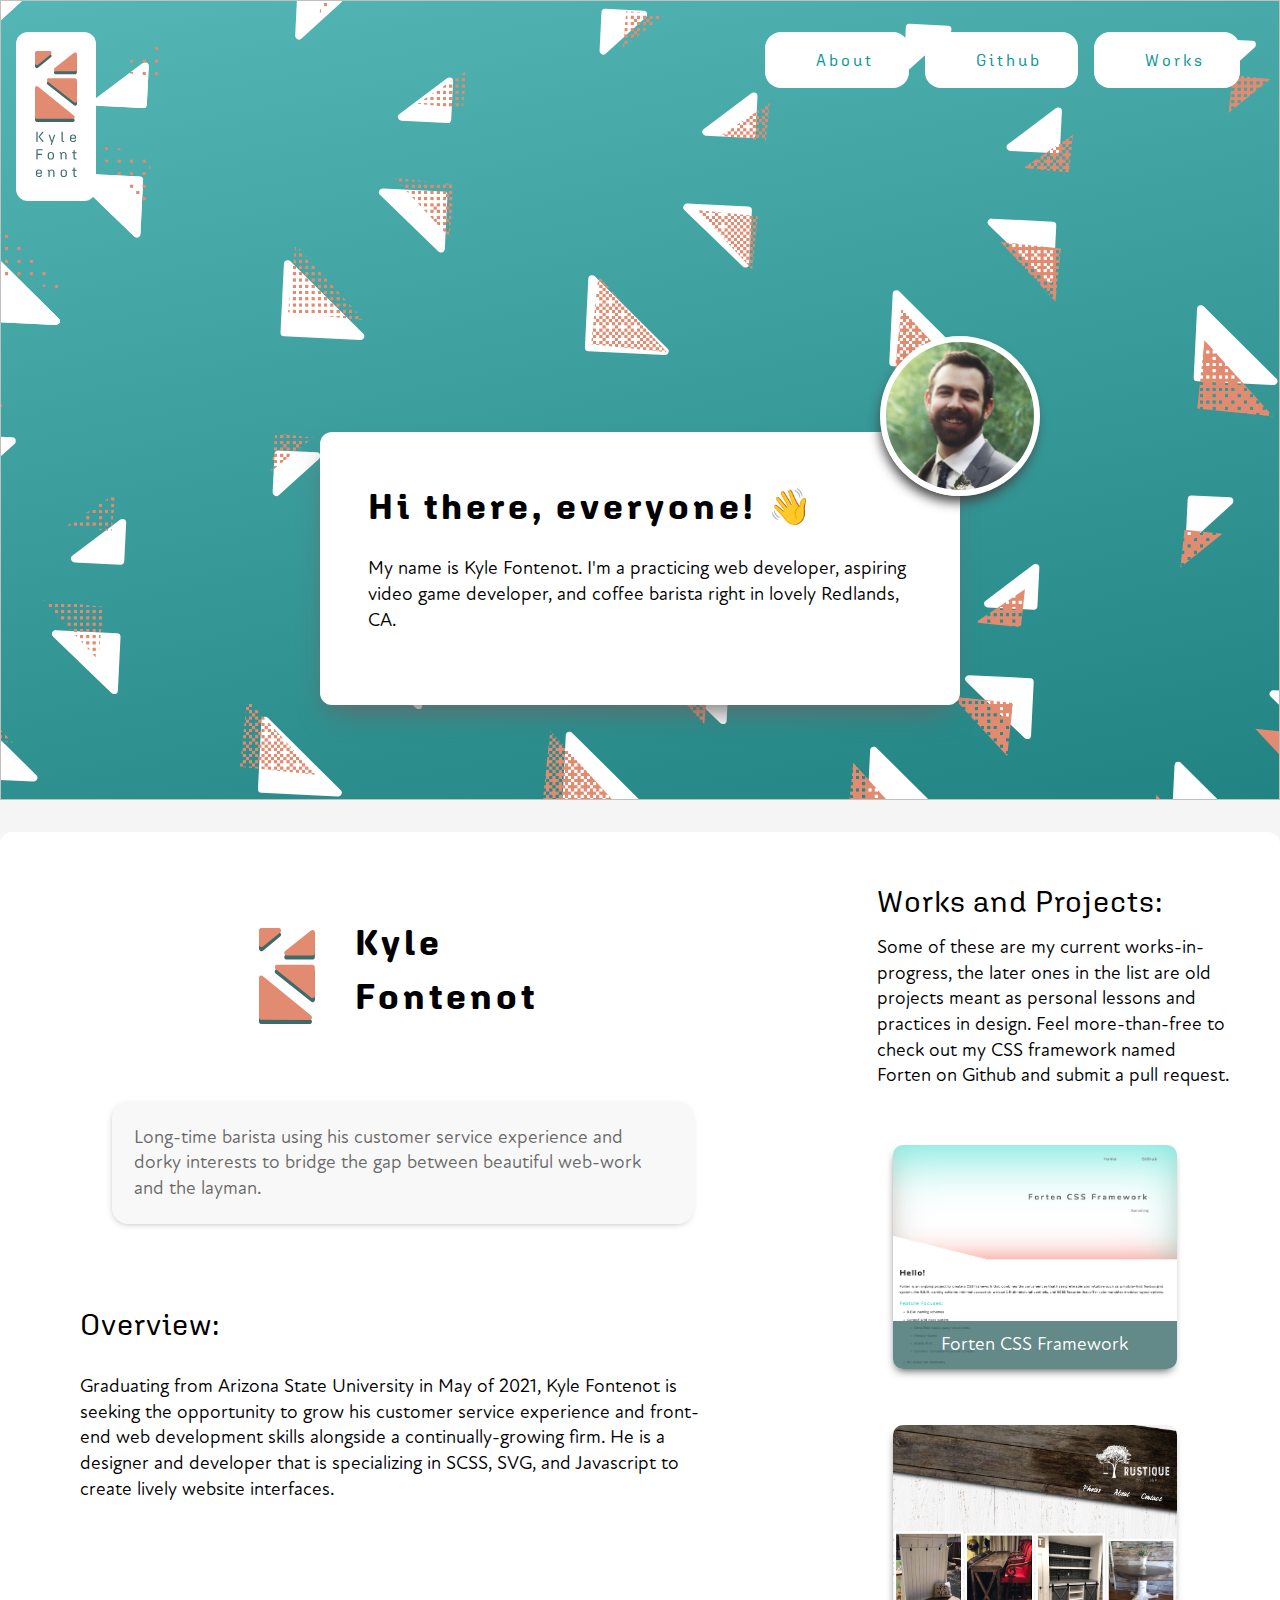
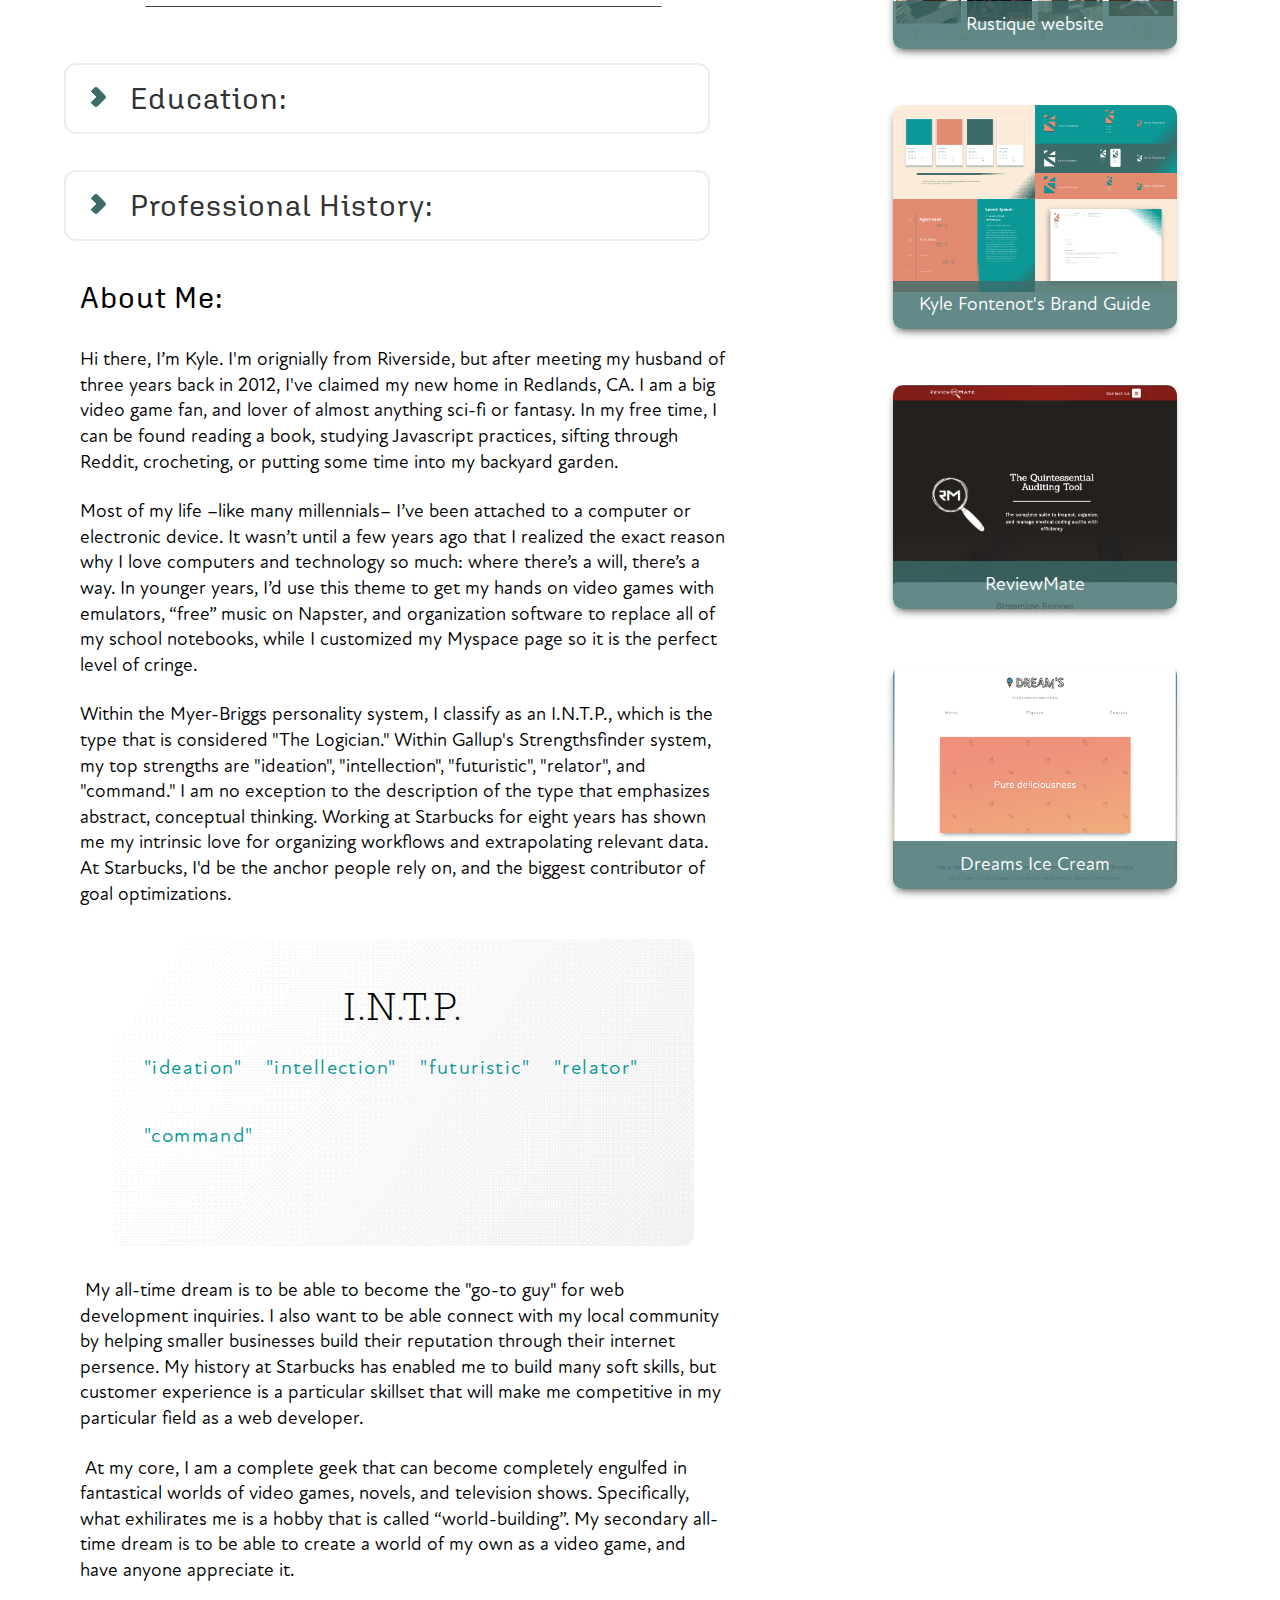
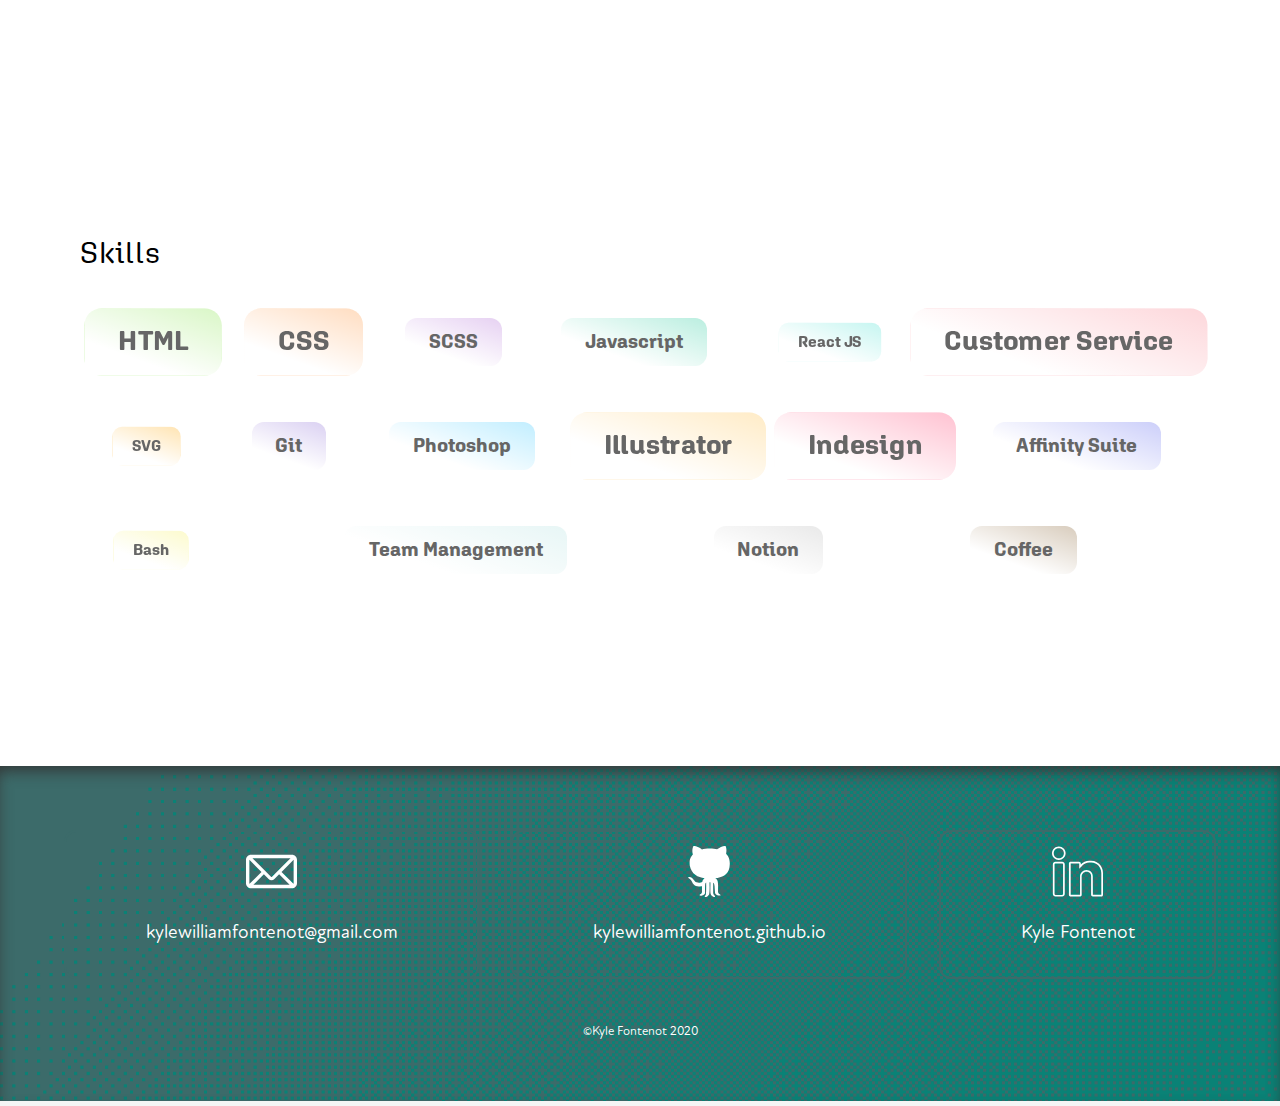
==== commit bfed7c45: "Solidying some minor changes" ====
--- a/index.html
+++ b/index.html
@@ -133,10 +133,10 @@
       <h2 id="about">About Me: </h2>
       <div class="row">
         <div class="col">
-          <p>Hi there, I’m Kyle. I'm orignially from Riverside, but after meeting my husband of three years back in 2012, I've claimed my new home in Redlands, CA. I am a big video game fan, and lover of almost anything sci-fi or fantasy.
-
+          <p>Hi there, I’m Kyle. I'm orignially from Riverside, but after meeting my husband of three years back in 2012, I've claimed my new home in Redlands, CA. I am a big video game fan, and lover of almost anything sci-fi or fantasy. In my free time, I can be found reading a book, studying Javascript practices, sifting through Reddit, crocheting, or putting some time into my backyard garden.</p>
+          <p>
           Most of my life –like many millennials– I’ve been attached to a computer or electronic device. It wasn’t until a few years ago that I realized the exact reason why I love computers and technology so much: where there’s a will, there’s a way. In younger years, I’d use this theme to get my hands on video games with emulators, “free” music on Napster, and organization software to replace all of my school notebooks, while I customized my Myspace page so it is the perfect level of cringe.</p>
-          <p>Within the Myer-Briggs personality system, I classify as an I.N.T.P., which is the type that is considered "The Logician." Within Gallup's Strengthsfinder system, my top strengths are "ideation", "intellection", "futuristic", "relator", and "command." I am no exception to the description of the type that emphasizes abstract, conceptual thinking. Working at Starbucks for 9 years has shown me my intrinsic love for organizing workflows and extrapolating relevant information. At Starbucks, I'd be the anchor people rely on, and the biggest contributor of ways to optimize goals. </p>
+          <p>Within the Myer-Briggs personality system, I classify as an I.N.T.P., which is the type that is considered "The Logician." Within Gallup's Strengthsfinder system, my top strengths are "ideation", "intellection", "futuristic", "relator", and "command." I am no exception to the description of the type that emphasizes abstract, conceptual thinking. Working at Starbucks for eight years has shown me my intrinsic love for organizing workflows and extrapolating relevant data. At Starbucks, I'd be the anchor people rely on, and the biggest contributor of goal optimizations.</p>
           <div class="statement">
             <h3 >I.N.T.P.</h3>
             <div class="row" >
@@ -158,9 +158,10 @@
             </div>
           </div>
           <p> -My all-time dream is to be able to become the "go-to guy" for web development inquiries. I want to be able connect with locals by helping them build their reputation through their internet persence. For the few web development classes that I had taken during my formal education, web design concepts came naturally to me. My job at Starbucks has allowed me to network quite a bit with many people that are in desperate need of an online presence. It’s such a rejuvenating epiphany to have, realizing that you’re on the path of doing what you’re meant to do.</p>
+My all-time dream is to be able to become the "go-to guy" for web development inquiries. I also want to be able connect with my local community by helping smaller businesses build their reputation through their internet persence. My history at Starbucks has enabled me to build many soft skills, but customer experience is a particular skillset that will make me competitive in my particular field as a web developer.</p>
+
           <p> -At my core, I am a complete geek that can become completely engulfed in fantastical worlds of video games, novels, and television shows. Specifically, what exhilirates me is a hobby that is called “world-building”. One of my ultimate dreams is to be able to create a world of my own as a video game, and have anyone appreciate it.</p>
+At my core, I am a complete geek that can become completely engulfed in fantastical worlds of video games, novels, and television shows. Specifically, what exhilirates me is a hobby that is called “world-building”. My secondary all-time dream is to be able to create a world of my own as a video game, and have anyone appreciate it.</p>
 
         </div>
         <div class="col">
--- a/styles.css
+++ b/styles.css
@@ -349,8 +349,8 @@
   opacity:0;
   transition:opacity 0.3s;
   position:fixed;
-  right:10%;
-  bottom:10%;
+  right:5%;
+  bottom:6%;
   z-index:900;
 }
 #secEducation, #secProfessional {
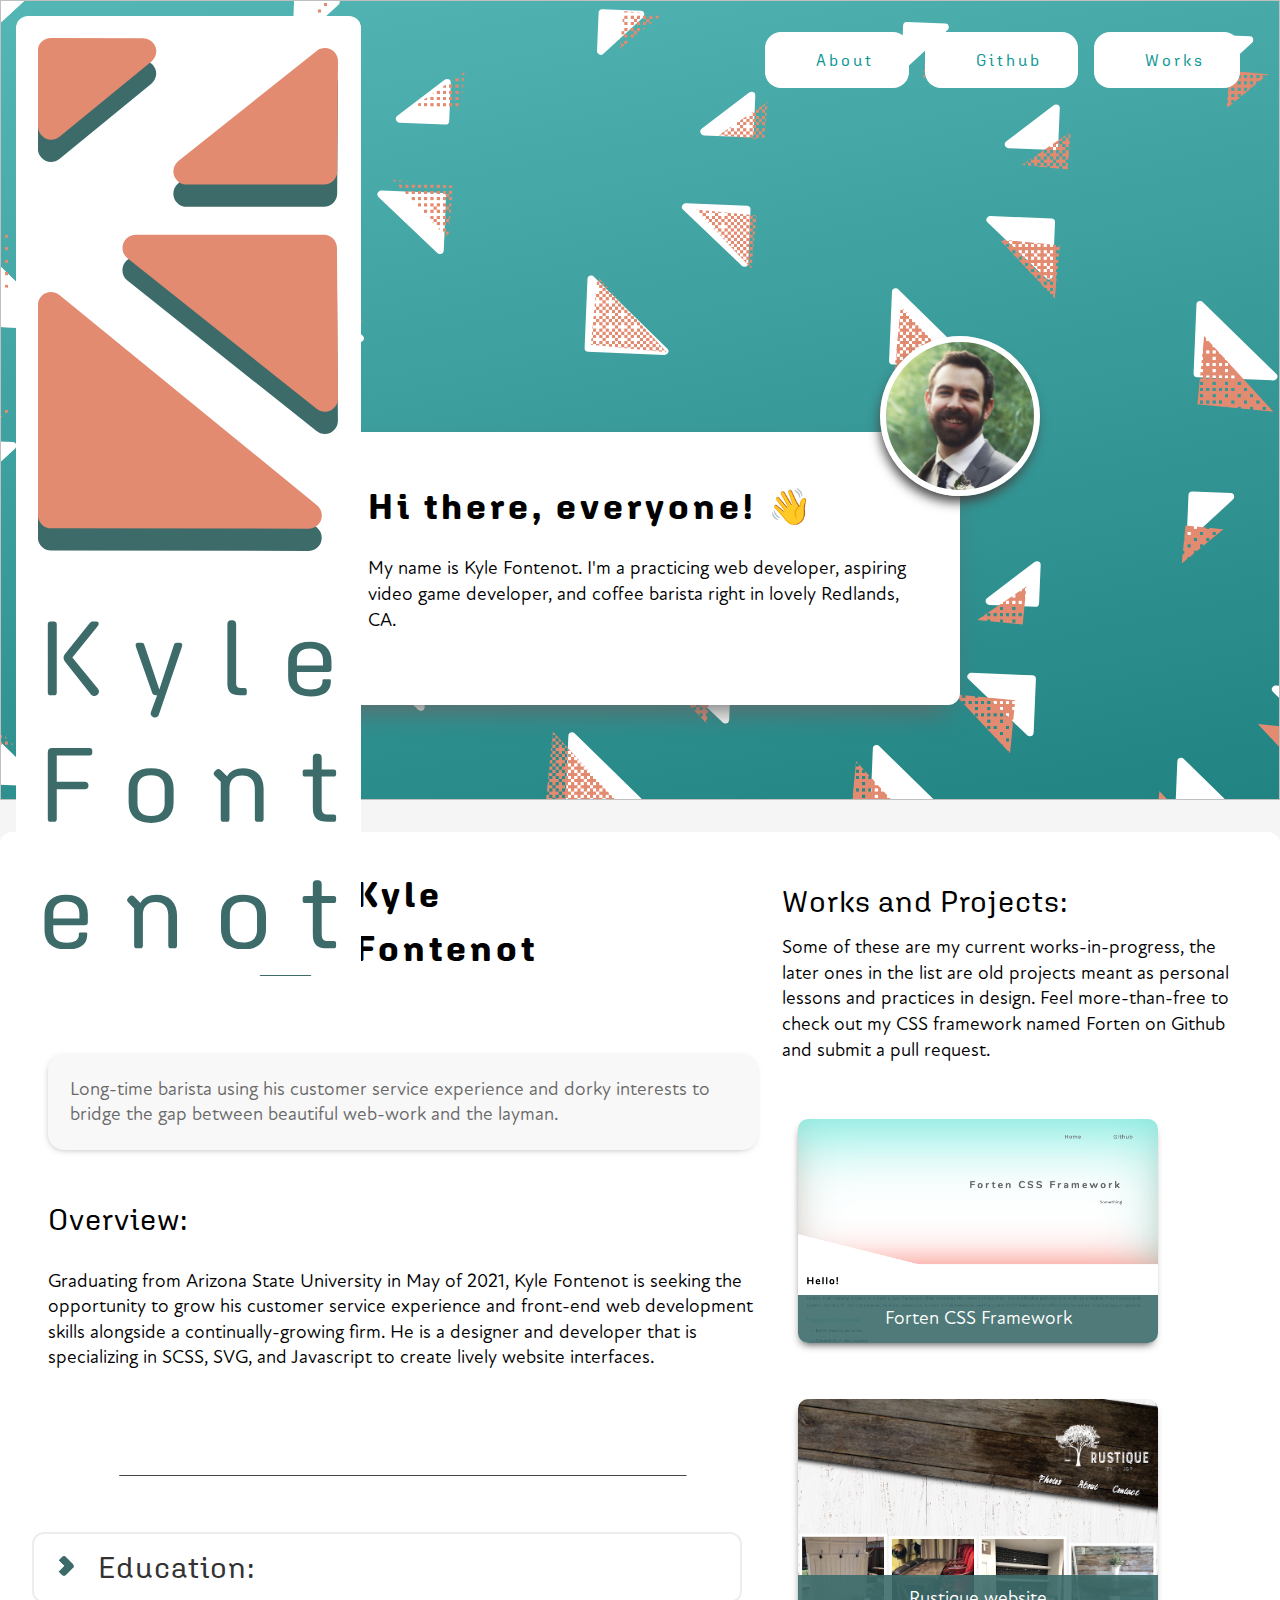
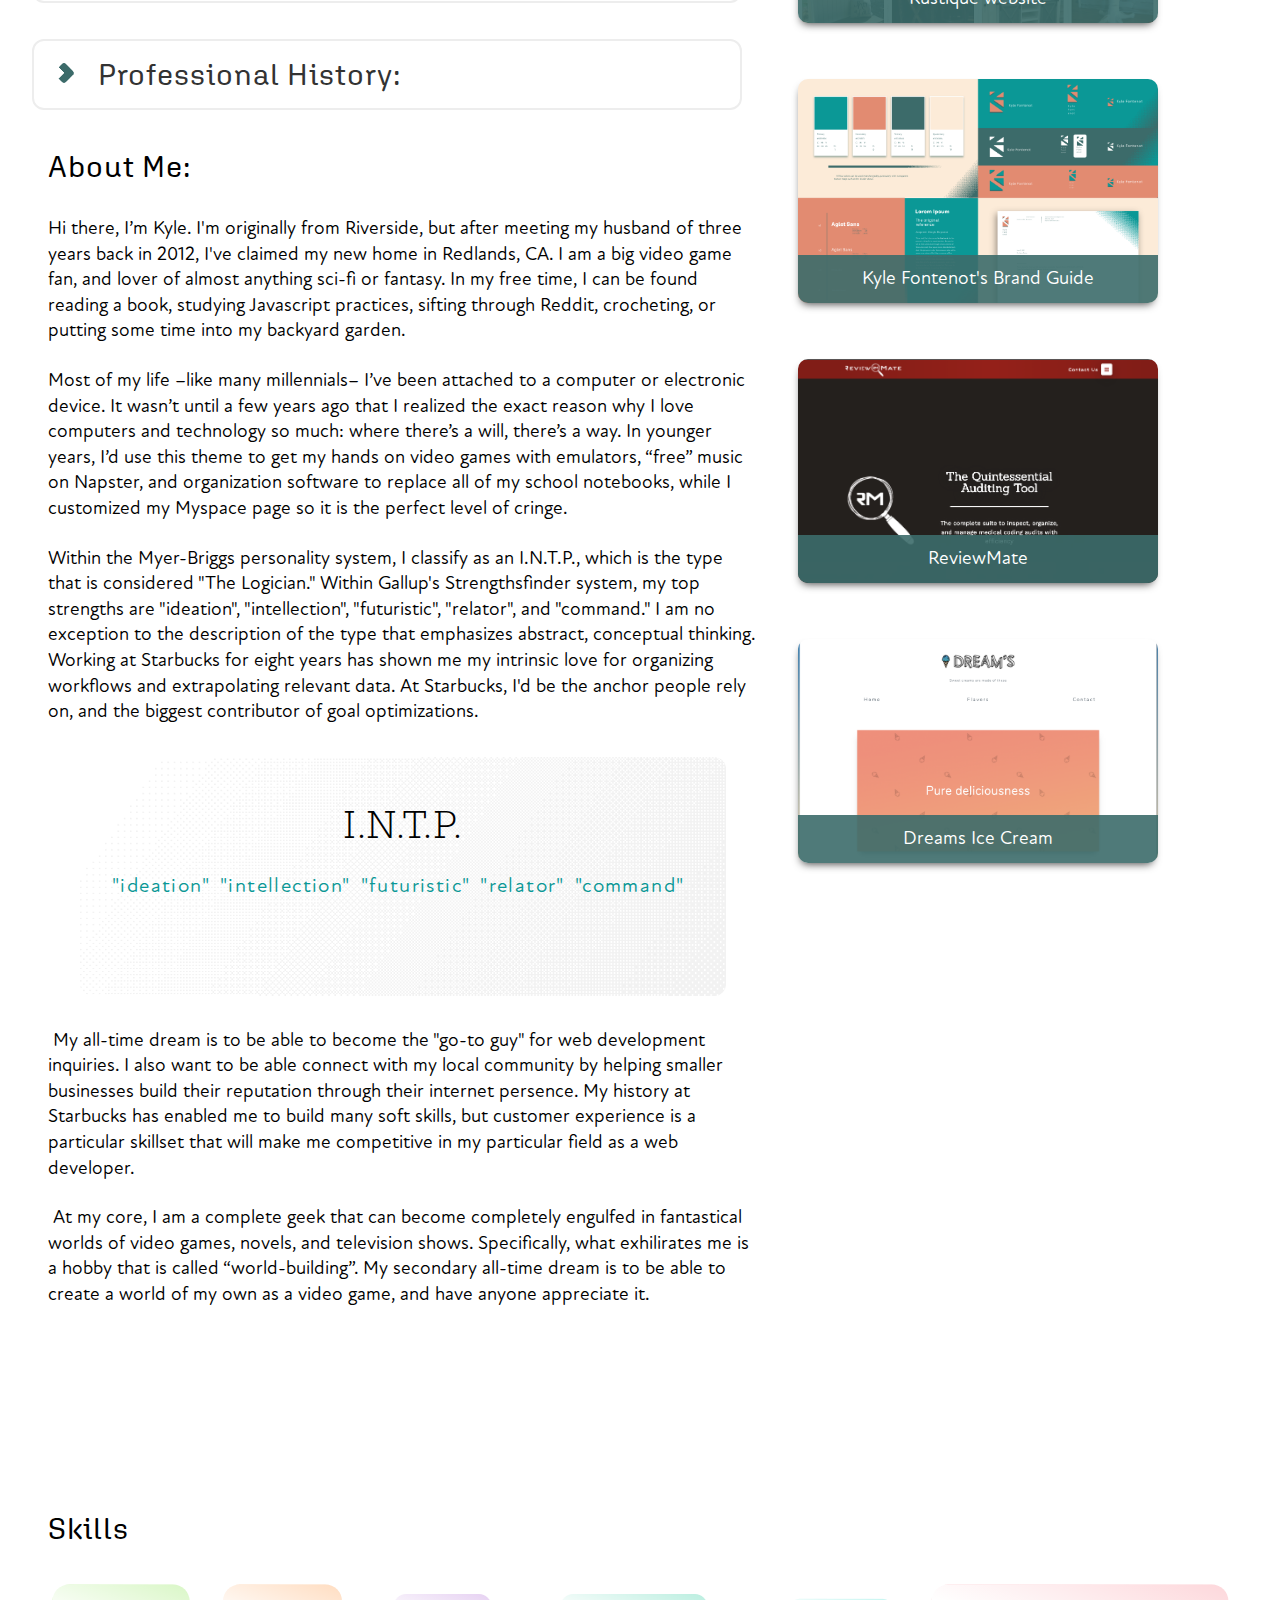
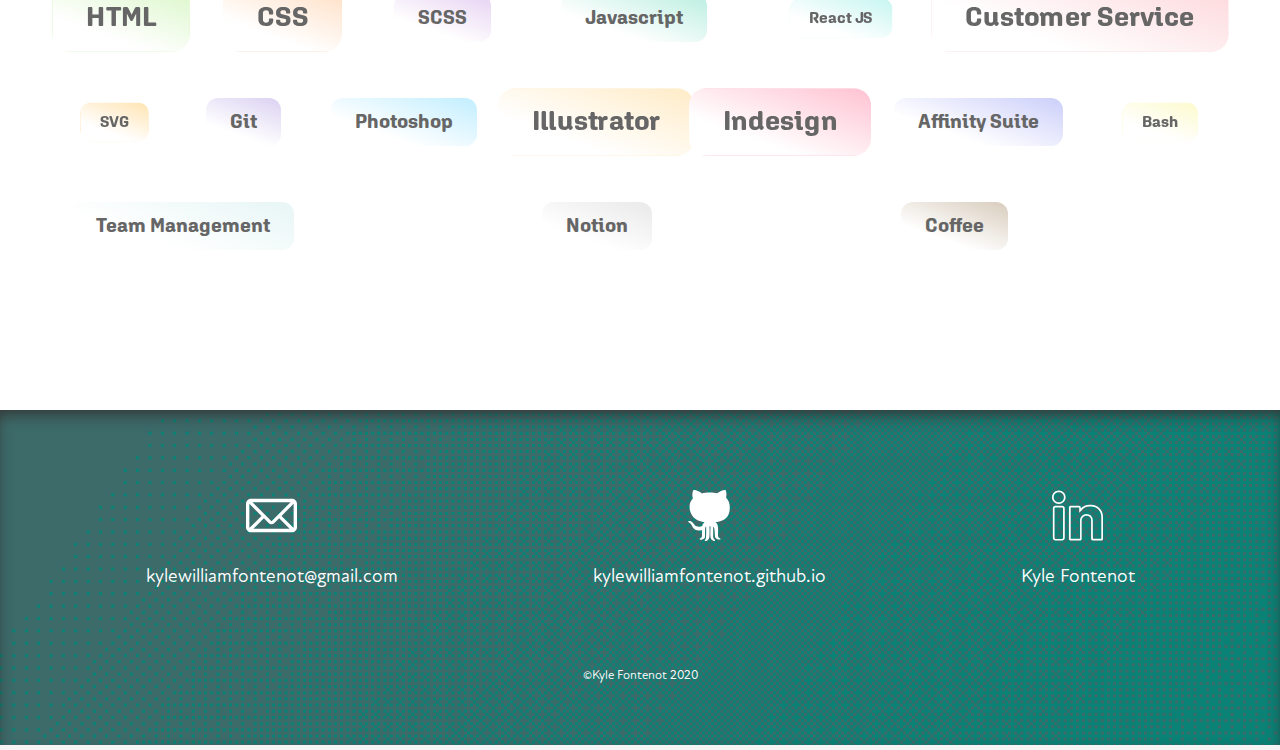
==== commit 7afb2d39: "Branch initiation for further developing my projects sections." ====
--- a/index.html
+++ b/index.html
@@ -35,8 +35,8 @@
 
   <div class="container">
     <div class="row">
-      <div class="col col--xl-60 col--s-100 padded">
-        <div class="row padded" >
+      <div class="col col--xl-60 col--s-100 ">
+        <div class="row " >
           <div class="col"  >
             <div id="logoblock">
               <img class="logo--inline" src="img/mainlogo.svg">
@@ -133,7 +133,7 @@
       <h2 id="about">About Me: </h2>
       <div class="row">
         <div class="col">
-          <p>Hi there, I’m Kyle. I'm orignially from Riverside, but after meeting my husband of three years back in 2012, I've claimed my new home in Redlands, CA. I am a big video game fan, and lover of almost anything sci-fi or fantasy. In my free time, I can be found reading a book, studying Javascript practices, sifting through Reddit, crocheting, or putting some time into my backyard garden.</p>
+          <p>Hi there, I’m Kyle. I'm originally from Riverside, but after meeting my husband of three years back in 2012, I've claimed my new home in Redlands, CA. I am a big video game fan, and lover of almost anything sci-fi or fantasy. In my free time, I can be found reading a book, studying Javascript practices, sifting through Reddit, crocheting, or putting some time into my backyard garden.</p>
           <p>
           Most of my life –like many millennials– I’ve been attached to a computer or electronic device. It wasn’t until a few years ago that I realized the exact reason why I love computers and technology so much: where there’s a will, there’s a way. In younger years, I’d use this theme to get my hands on video games with emulators, “free” music on Napster, and organization software to replace all of my school notebooks, while I customized my Myspace page so it is the perfect level of cringe.</p>
           <p>Within the Myer-Briggs personality system, I classify as an I.N.T.P., which is the type that is considered "The Logician." Within Gallup's Strengthsfinder system, my top strengths are "ideation", "intellection", "futuristic", "relator", and "command." I am no exception to the description of the type that emphasizes abstract, conceptual thinking. Working at Starbucks for eight years has shown me my intrinsic love for organizing workflows and extrapolating relevant data. At Starbucks, I'd be the anchor people rely on, and the biggest contributor of goal optimizations.</p>
@@ -170,7 +170,7 @@
       </div>
     </div>
   </div>
-    <div class="col col--xl-30   col--s-100 gutterleft">
+    <div class="col gutterleft">
       <br/>
       <h2>Works and Projects: </h2>
       <p>Some of these are my current works-in-progress, the later ones in the list are old projects meant as personal lessons and practices in design. Feel more-than-free to check out my CSS framework named Forten on Github and submit a pull request.</p>
@@ -209,7 +209,7 @@
   </div>
 </div>
 <div class="container">
-  <div class="row padded">
+  <div class="row ">
     <div class="col">
 
       <h2>Skills</h2>
@@ -299,7 +299,7 @@
   </div>
 </div>
 
-<footer>
+<footer role="contentinfo">
   <div class="row">
     <div class="col footercol">
       <a href="mailto:kylewilliamfontenot@gmail.com">
@@ -323,7 +323,6 @@
   <p style="font-size:0.8rem;">&copy;Kyle Fontenot 2020</p>
 </footer>
 </main>
-
   <div id="backToTop">
     <a href="#header" style="cursor:pointer;"><span class="gg-arrow-up"></span></a>
   </div>
--- a/styles.css
+++ b/styles.css
@@ -61,14 +61,14 @@
   letter-spacing:3px;
   text-align:center;
   display:block;
-
   transition:all 0.3s;
 }
 nav ul li a:hover, nav ul li a:focus, nav ul li a:active {
-  background-color:var(--color-Secondary);
+  background-color:white;
   background-image:none;
-  box-shadow:2px -2px 8px -1px #777 inset, -3px 4px 8px -1px #777;
-  color:white;
+  box-shadow:-4px 4px 0px 1px var(--color-Secondary);
+  margin-top:-4px;
+  color:var(--color-Secondary);
   font-family: 'AgletSans';
 }
 main {
@@ -118,12 +118,15 @@
   color:white;
   margin-bottom:1rem;
   border-radius:12px;
-  transition: border 0.3s;
+  transition: all 0.3s;
   padding-top:1rem;
-  border:2px solid var(--color-Tertiary);
+  border:2px solid rgba(0,0,0,0);
+  margin-top:0;
 }
 .footercol:hover {
   border: 2px solid white;
+  box-shadow:-8px 8px 0px 1px white, -10px 10px 10px -1px rgba(0,0,0,0.1) ;
+
 }
 .footercol:hover img {
 }
@@ -198,7 +201,10 @@
   padding-top:1rem;
 
 }
-
+.col {
+  flex-direction:row;
+  flex-wrap:wrap;
+}
 .col--centered {
   justify-content:center;
 }
@@ -240,25 +246,18 @@
   display:inline-block;
   margin: -2rem 1rem 1rem 0;
 }
+
+.swatch {
+  box-shadow: -1px 5px 8px -4px #444;
+  transition: box-shadow 0.3s;
+  overflow:hidden;
+}
+.swatch:hover {
+  box-shadow: -2px 7px 14px -3px #444;
+}
 .swatch--large {
-
   border-radius:10px;
   min-width:15rem;
-
-}
-.col {
-  flex-direction:row;
-  flex-wrap:wrap;
-}
-.swatch {
-  box-shadow: -1px 5px 10px -4px #444;
-  transition: box-shadow 0.3s;
-}
-.swatch:hover {
-  box-shadow: -2px 7px 14px -3px #444;
-}
-.swatch p {
-
 }
 .swatch--portfolio {
   background-repeat:no-repeat;
@@ -269,7 +268,7 @@
   margin:0 auto;
 }
 .swatch--portfolio p {
-  background-color:rgba(60, 107, 106, 0.8);
+  background-color:rgba(60, 107, 106, 0.9);
 
 }
 .swatch--portfolio::after {
@@ -314,10 +313,10 @@
   background-color:white;
   border-radius:12px;
   position:absolute;
-  top:2rem;
+  top:1rem;
   left:1rem;
-  padding:1.2rem;
-  width:80px;
+  padding:1.4rem;
+  /* width:100px; */
   z-index:900;
 }
 #logo img {
@@ -511,6 +510,9 @@
   .hero__card {
     padding:3rem;
   }
+  .footercol:hover {
+    margin-top:8px!important;
+  }
 
 }
 
@@ -550,12 +552,15 @@
     width:80%;
     /* margin:4rem; */
   }
+  .gutterleft{
+    margin-left:2%!important;
+    max-width:38%!important;
+    flex:0 0 38%!important;
+  }
 }
 @media only screen and (min-width: 924px) {
   .caption {
     width:100%;
   }
-  .gutterleft{
-    margin-left:10%!important;
-  }
-}
+
+}
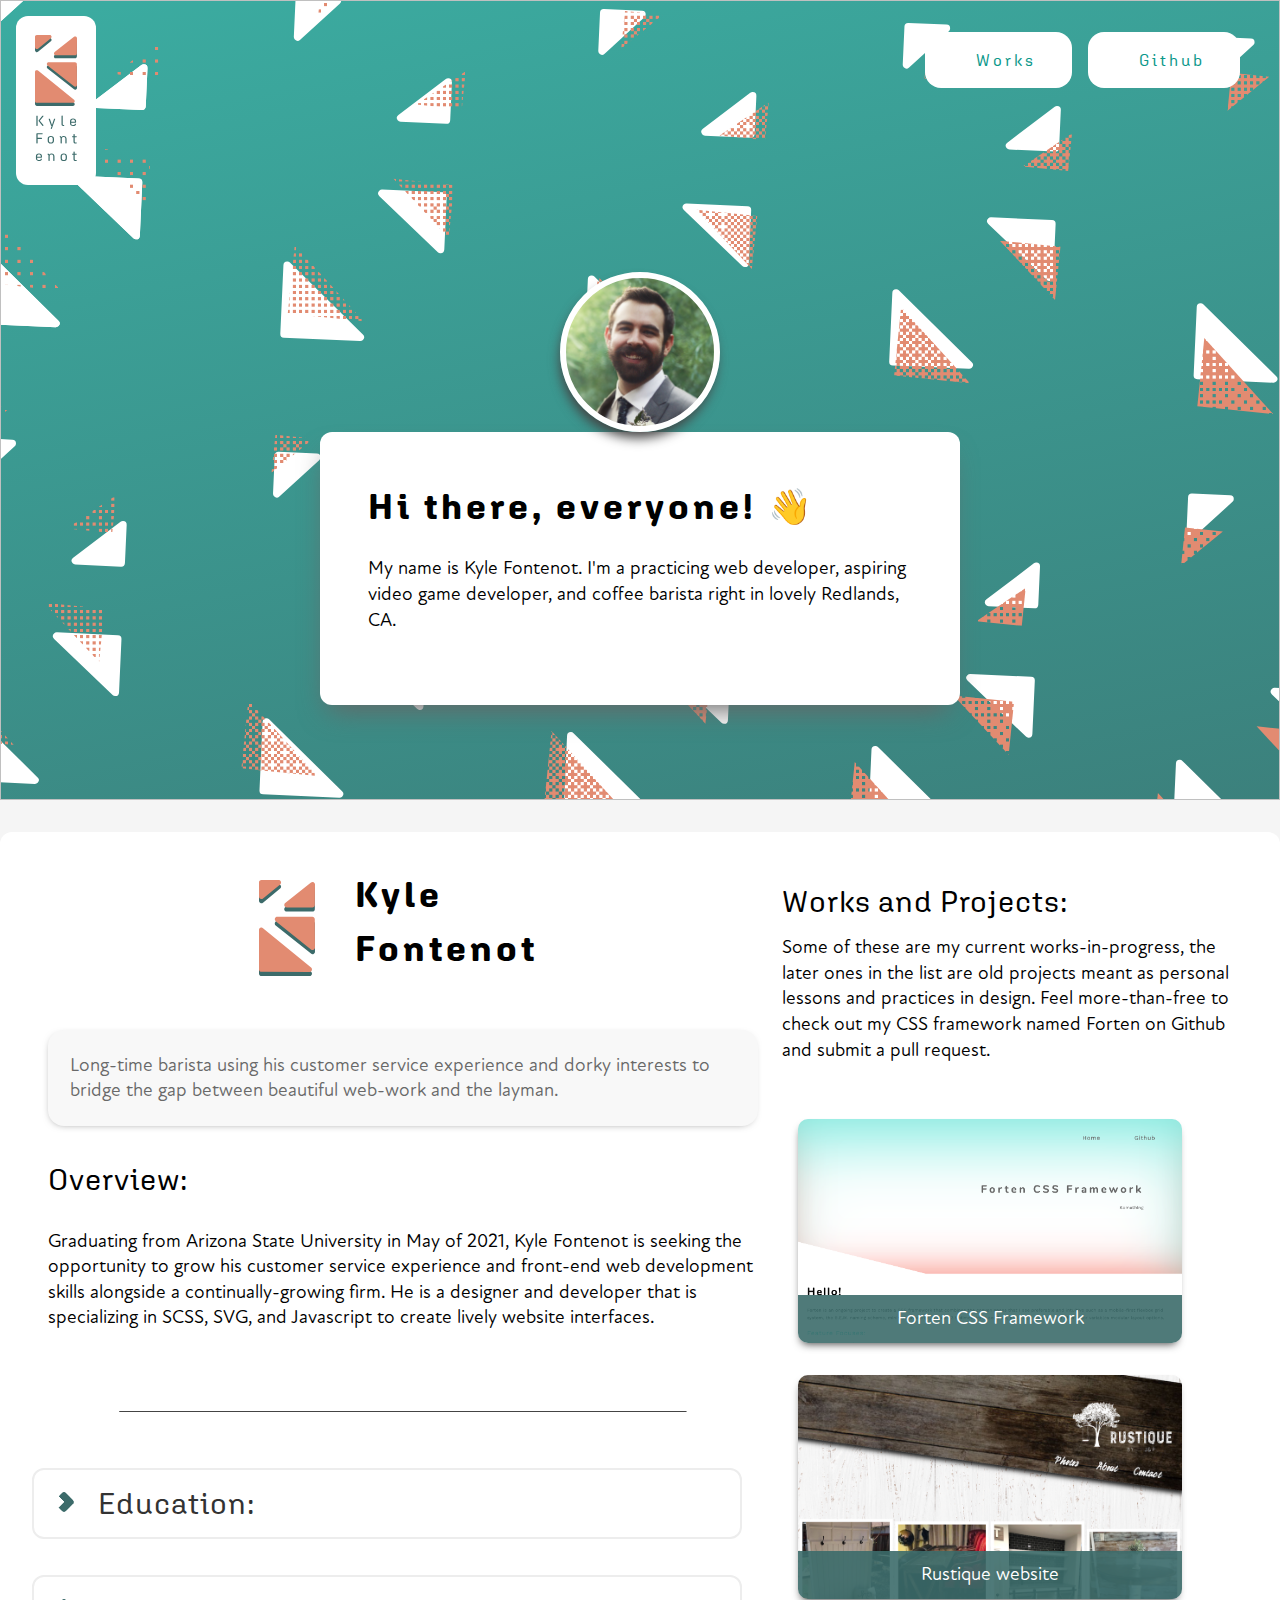
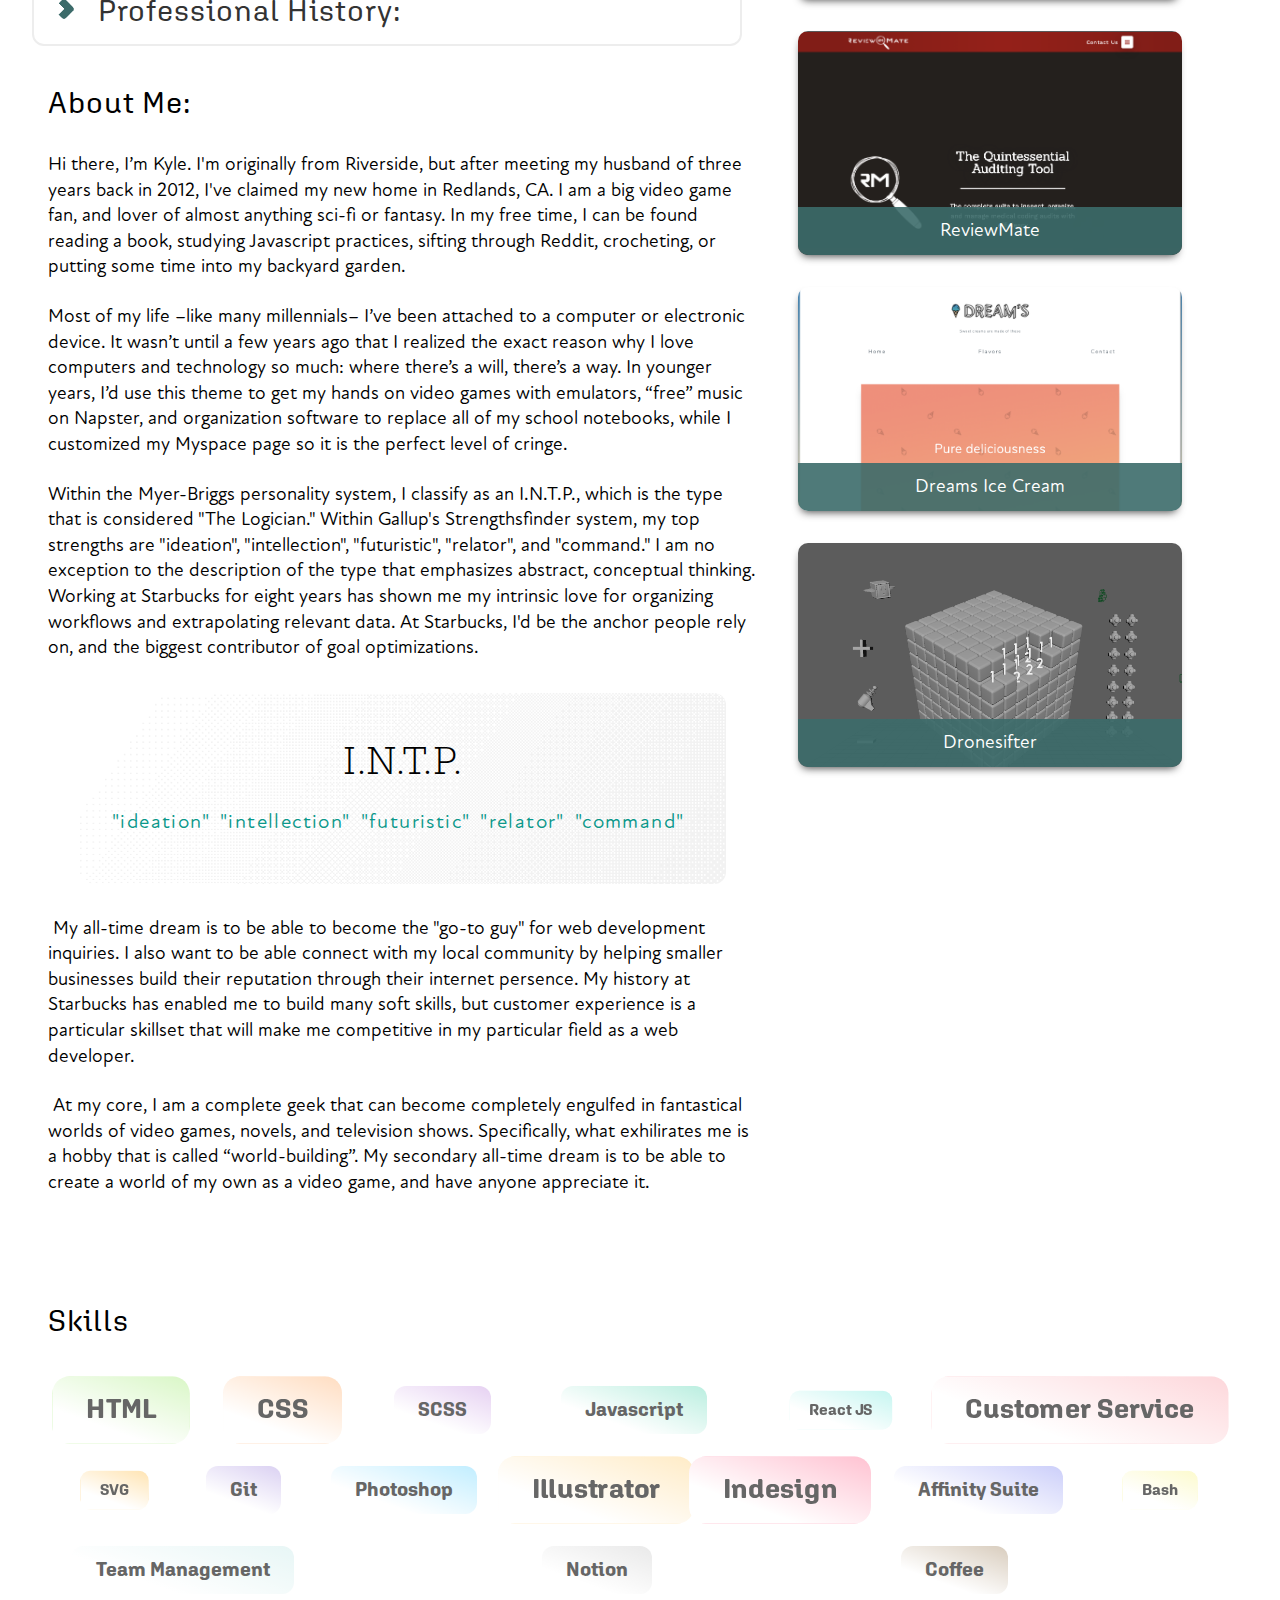
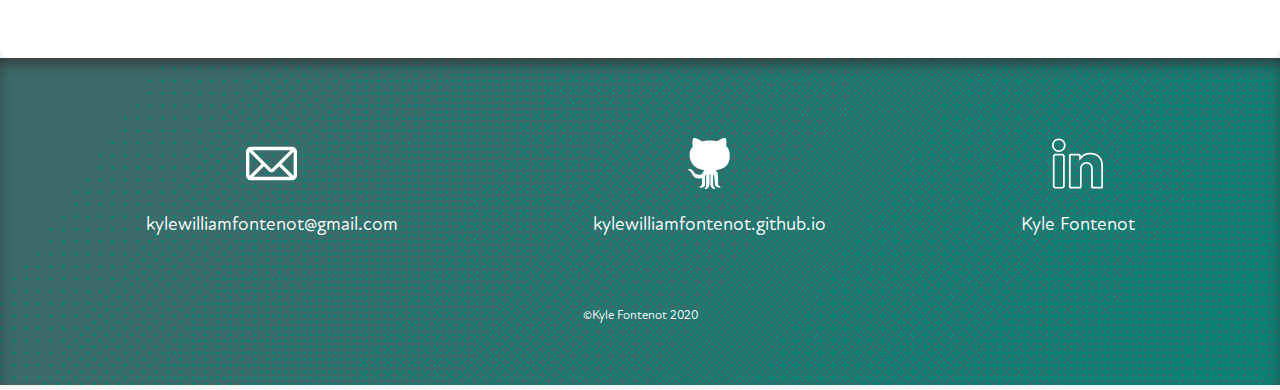
==== commit 3553008e: "Big upload for the works pages branch of the project. Separarte pages were meant for a school assign" ====
--- a/index.html
+++ b/index.html
@@ -12,26 +12,24 @@
 </head>
 <body id="body">
   <header id="header">
-    <div id="logo"><img src="img/verticallogo.svg"/></div>
+    <a href="index.html">
+      <div id="logo"><img src="img/verticallogo.svg"/></div>
+    </a>
     <nav>
       <ul>
-        <li><a href="#about">About</a></li>
+        <li><a href="works.html" rel="noopener">Works</a></li>
         <li><a href="https://github.com/kylewilliamfontenot" target="__blank" rel="noopener">Github</a></li>
-        <li><a href="#works" rel="noopener">Works</a></li>
       </ul>
     </nav>
     <img  class="hero hero--header">
       <div class="hero__card">
-        <div class="hero__card__photo"></div>
+        <div class="hero__card__photo" id="photoCardHome"></div>
         <h1>Hi there, everyone! 👋</h1>
         <p>My name is Kyle Fontenot. I'm a practicing web developer, aspiring video game developer, and coffee barista right in lovely Redlands, CA. </p>
       </div>
     </div>
   </header>
   <main>
-
-
-
 
   <div class="container">
     <div class="row">
@@ -137,7 +135,7 @@
           <p>
           Most of my life –like many millennials– I’ve been attached to a computer or electronic device. It wasn’t until a few years ago that I realized the exact reason why I love computers and technology so much: where there’s a will, there’s a way. In younger years, I’d use this theme to get my hands on video games with emulators, “free” music on Napster, and organization software to replace all of my school notebooks, while I customized my Myspace page so it is the perfect level of cringe.</p>
           <p>Within the Myer-Briggs personality system, I classify as an I.N.T.P., which is the type that is considered "The Logician." Within Gallup's Strengthsfinder system, my top strengths are "ideation", "intellection", "futuristic", "relator", and "command." I am no exception to the description of the type that emphasizes abstract, conceptual thinking. Working at Starbucks for eight years has shown me my intrinsic love for organizing workflows and extrapolating relevant data. At Starbucks, I'd be the anchor people rely on, and the biggest contributor of goal optimizations.</p>
-          <div class="statement">
+          <div class="statement" style="margin:2rem;">
             <h3 >I.N.T.P.</h3>
             <div class="row" >
               <div class="col col--30">
@@ -174,34 +172,38 @@
       <br/>
       <h2>Works and Projects: </h2>
       <p>Some of these are my current works-in-progress, the later ones in the list are old projects meant as personal lessons and practices in design. Feel more-than-free to check out my CSS framework named Forten on Github and submit a pull request.</p>
-      <div class="row row--centered" id="works">
+      <div class="row" style="justify-content:space-evenly;">
         <div class="col" >
-            <a href="https://kylewilliamfontenot.github.io/Forten/" class="swatch swatch--large swatch--portfolio" style="background-image:url('img/forten.png');">
+            <a href="projects/forten.html"  class="swatch swatch--large swatch--portfolio" style="background-image:url('img/forten.png');">
               <p>Forten CSS Framework</p>
             </a>
         </div>
-        <div class="col col--l-100">
-          <a href="http://www.public.asu.edu/~kwfonten/GIT417/Rustique/index.html" target="_blank" rel="noopener">
-            <div class="swatch swatch--large swatch--portfolio" style="background-image:url('img/rustique.png');">
+        <div class="col col--centered">
+          <a href="http://www.public.asu.edu/~kwfonten/GIT417/Rustique/index.html" class="swatch swatch--large swatch--portfolio" style="background-image:url('img/rustique.png');">
               <p>Rustique website</p>
-            </div>
           </a>
         </div>
-        <div class="col col--centered col--l-100">
-            <a href="brandidentitykyle.pdf" class="swatch swatch--large swatch--portfolio" style="background-image:url('img/BrandIdentity-CollagePage.png');" target="_blank" rel="noopener">
+        <!-- <div class="col col--centered">
+            <a href="brandidentitykyle.pdf" class="swatch swatch--large swatch--portfolio" style="background-image:url('img/BrandIdentity-CollagePage.png');" >
               <p>Kyle Fontenot's Brand Guide</p>
             </a>
-        </div>
-        <div class="col col--centered col--l-100">
-            <a href="http://pickerson.com/" class="swatch swatch--large swatch--portfolio" style="background-image:url('img/pickerson.png');" target="_blank" rel="noopener">
+        </div> -->
+
+        <div class="col col--centered">
+            <a href="projects/reviewmate.html" class="swatch swatch--large swatch--portfolio" style="background-image:url('img/pickerson.png');" >
               <p>ReviewMate</p>
             </a>
           </a>
         </div>
-        <div class="col col--centered col--l-100">
-          <a href="https://kylewilliamfontenot.github.io/DreamsIceCream/" class="swatch swatch--large swatch--portfolio" style="background-image:url('img/Dreams.png');" target="_blank" rel="noopener">
+        <div class="col">
+          <a href="projects/dreams.html" class="swatch swatch--large swatch--portfolio" style="background-image:url('img/Dreams.png');" >
               <p>Dreams Ice Cream</p>
           </a>
+        </div>
+        <div class="col col--centered">
+            <a href="projects/dronesifter.html" class="swatch swatch--large swatch--portfolio" style="background-image:url('img/dronesifter1.png');" >
+              <p>Dronesifter</p>
+            </a>
         </div>
       </div>
       <br/>
@@ -299,6 +301,8 @@
   </div>
 </div>
 
+
+</main>
 <footer role="contentinfo">
   <div class="row">
     <div class="col footercol">
@@ -322,7 +326,6 @@
   </div>
   <p style="font-size:0.8rem;">&copy;Kyle Fontenot 2020</p>
 </footer>
-</main>
   <div id="backToTop">
     <a href="#header" style="cursor:pointer;"><span class="gg-arrow-up"></span></a>
   </div>
--- a/styles.css
+++ b/styles.css
@@ -1,5 +1,5 @@
 :root {
-  --color-Primary: #0B9896;
+  --color-Primary: #0B988A;
   --color-Secondary: #E28B71;
   --color-Tertiary: #3C6B6A;
   --color-Quaternary: #FCEBD8;
@@ -35,7 +35,13 @@
 list-style-image: url('img/list-image.png');
 text-indent:1rem;
 }
-
+a {
+  color:var(--color-Primary);
+  transition:color 0.3s;
+}
+a:hover {
+  color:var(--color-Tertiary);
+}
 header {
   display:block;
   position:relative;
@@ -66,8 +72,8 @@
 nav ul li a:hover, nav ul li a:focus, nav ul li a:active {
   background-color:white;
   background-image:none;
-  box-shadow:-4px 4px 0px 1px var(--color-Secondary);
-  margin-top:-4px;
+  box-shadow:-6px 6px 0px 1px var(--color-Secondary);
+
   color:var(--color-Secondary);
   font-family: 'AgletSans';
 }
@@ -153,6 +159,30 @@
 .hero.hero--header::before {
   box-shadow:none;
 }
+
+.hero.hero--page {
+  background-image: url('img/portfolioBayer11.svg');
+  background-color:#eee;
+  background-size:cover;
+  background-position:50% 50%;
+  background-repeat:no-repeat;
+  box-shadow:none;
+  -webkit-animation: none;
+          animation: none;
+  height:14rem;
+  /* padding-bottom:20rem; */
+  width:100%;
+  display:block;
+  position:relative;
+  top:0;
+}
+.hero.hero--header::after {
+  display:none;
+}
+.hero.hero--header::before {
+  box-shadow:none;
+}
+
 .hero__card {
   position:absolute;
   top:50%;
@@ -174,16 +204,22 @@
 .hero__card__photo {
   background-image: url('img/Profile4.png');
   background-size:100%;
-  display:block;
   width:10rem;
   height:10rem;
   position:absolute;
-  right:calc(50% - 5rem);
-  top:-10rem;
+  top:8rem;
+  right:2rem;
+  z-index:800;
   border:6px solid white;
   border-radius:100%;
   box-shadow:-2px 8px 12px -2px #444;
-  transition:width 0.5s, height 0.5s, box-shadow 0.5s;
+  transition:width 0.5s, height 0.5s, box-shadow 0.5s, opacity 0.3s;
+  opacity:0;
+}
+#photoCardHome {
+  position:absolute;
+  right:calc(50% - 5rem);
+  top:-10rem;
 }
 .hero__card__photo:hover {
   /* width:14rem;
@@ -204,9 +240,10 @@
 .col {
   flex-direction:row;
   flex-wrap:wrap;
+  display:flex;
 }
 .col--centered {
-  justify-content:center;
+  justify-content:flex-end;
 }
 .logo--inline {
   height:6rem;
@@ -241,10 +278,9 @@
   color: #666;
 }
 .listdate {
-
   color: #666;
   display:inline-block;
-  margin: -2rem 1rem 1rem 0;
+  margin: -3rem 1rem 1rem 0;
 }
 
 .swatch {
@@ -257,22 +293,21 @@
 }
 .swatch--large {
   border-radius:10px;
-  min-width:15rem;
 }
 .swatch--portfolio {
   background-repeat:no-repeat;
   background-color:white;
-  background-size:100%;background-position:top center;
+  background-size:100%;
+  background-position:top center;
   min-height:14rem;
-  display:block;
-  margin:0 auto;
+  min-width:14rem;
+  max-width:24rem;
+  max-height:18rem;
+  display:block;
+  margin:1rem;
 }
 .swatch--portfolio p {
   background-color:rgba(60, 107, 106, 0.9);
-
-}
-.swatch--portfolio::after {
-
 }
 .swatch {
   margin:1rem;
@@ -295,7 +330,9 @@
   margin:0.2rem;
   display:inline-block;
 }
-
+.badge--marginless {
+  margin:0 0 2rem;
+}
 .subtext {
   color:#888;
   font-family:'Mokoko';
@@ -315,14 +352,18 @@
   position:absolute;
   top:1rem;
   left:1rem;
-  padding:1.4rem;
-  /* width:100px; */
+  padding:1.2rem;
+  width:80px;
   z-index:900;
+  transition:box-shadow 0.3s;
+}
+#logo:hover {
+  box-shadow:-6px 6px 0px 1px var(--color-Secondary);
 }
 #logo img {
   margin:0 auto;
-  width:100%;
-  /* display:block; */
+
+  height:100%;
 }
 #logoblock {
   min-width:10rem;
@@ -367,15 +408,24 @@
 }
 .statement {
   background-image:url('img/bayertexture-full-portfolio1000(white).png');
+  background-color:white;
   background-size:cover;
   border-radius:12px;
   padding:2rem;
-  margin:2rem;
+  display:block;
+  margin:0 1rem 1rem 1rem;
+
+}
+.statement p {
+  text-indent:2rem;
 }
 .statement h3 {
   text-align:center;
   font-size:2.2rem;
   margin-top:1rem;
+}
+.statement .listdate {
+  margin-top:-3.5rem;
 }
 .secToggle {
   z-index:500;
@@ -423,7 +473,19 @@
   outline:none;
 }
 
-
+.centered {
+  display:flex;
+  justify-content:center;
+  align-items: center;
+}
+.projectstatement {
+  height:100%;
+}
+.projectstatement__icons img {
+  background-color:white;
+  min-width:8rem;
+  max-width:20rem;
+}
 .show {
   max-height:100rem!important;
   opacity:1!important;
@@ -433,6 +495,117 @@
   transform:rotate(45deg);
   border-color:#E28B71;
 }
+.tcenter {
+  text-align:center;
+}
+
+.worksection {
+  background-color:#f1f1f1;
+  padding:1.5rem;
+  border-radius:12px;
+}
+.worksection .row {
+background-color:white;
+margin-bottom:0;
+}
+.worksection img, .worksection a img {
+  width:100%;
+  min-height:20rem;
+  display:block;
+  background-color:white;
+  box-shadow:0px 3px 8px -4px #333;
+  transition:box-shadow 0.4s;
+}
+.worksection img:hover, .worksection a img:hover {
+  width:100%;
+  min-height:20rem;
+  display:block;
+  box-shadow:-4px 6px 14px -6px #333;
+  background-color:white;
+}
+.worksection h1 {
+  margin-top:1rem;
+}
+.worksection__a h3 {
+  margin-top:2rem!important;
+  font-size:1.2rem;
+  text-align:center;
+}
+.worksection__preview {
+  max-height:10rem;
+  border-radius:6px;
+  max-width:90%;
+  margin:0 auto;
+  object-fit:cover;
+  object-position:top center;
+  display:block;
+  position:relative;
+  top:0;
+}
+.worksection__description h1, .worksection__description h2 {
+  text-align:center;
+}
+.worksection__description h2 {
+  font-size:1.3rem;
+  color:#aaa;
+  margin-top:-1rem;
+}
+.spectrum {
+  width:100%;
+  background-color:#f9f9f9;
+  display:block;
+  border-radius:30px;
+  height:1.25rem;
+  content:"";
+  overflow:hidden;
+  position:relative;
+}
+.spectrum__piece {
+  display:block;
+  position:absolute;
+  top:0;
+  height:100%;
+  border-right:2px solid white;
+}
+
+.row {
+  margin-bottom:0!important;
+}
+.caption {
+  margin-bottom:2rem;
+}
+.linkless {
+  text-decoration:none;
+  color:#333;
+}
+.projectimg {
+  width:100%;
+  min-height:30rem;
+  background-size:100%;
+  box-shadow:-2px 2px 10px -2px #777;
+  animation-name: projectImgSlide;
+  animation-duration: 8s;
+  animation-direction:alternate;
+  animation-iteration-count:infinite;
+}
+.projectimg:hover {
+  animation-play-state: paused;
+}
+@keyframes projectImgSlide {
+  0% {
+    background-position: 50% 0%;
+  }
+  20% {
+    background-position: 50% 0%;
+  }
+  90% {
+    background-position: 50% 100%;
+  }
+  100% {
+    background-position: 50% 100%;
+  }
+}
+
 
 
 @media (max-width:426px) {
@@ -440,6 +613,9 @@
   max-width:10rem;
   padding:1.2rem 1.6rem 1.2rem 0.8rem;
 }
+.container {
+  padding:1rem 2rem 2rem 2rem;
+}
 }
 @media (min-width:426px) {
   nav ul {
@@ -478,6 +654,9 @@
     margin-top:2rem;
     /* max-width:none; */
   }
+  .hero__card__photo {
+    opacity:1;
+  }
   .hero__card {
     width:60%;
     left:calc(50% - 20rem);
@@ -507,17 +686,24 @@
     max-width:80%;
     flex: 0 0 80%;
   }
+  .col.col--l-100 {
+    max-width:100%;
+    flex: 0 0 100%;
+  }
   .hero__card {
     padding:3rem;
   }
   .footercol:hover {
     margin-top:8px!important;
   }
+  .projectstatement {
+    padding:20% 12%;
+  }
 
 }
 
 @media (min-width:970px) {
-  .hero__card__photo {
+  #cardPhotoHome {
     right:-5rem;
     top:-6rem;
   }
@@ -549,7 +735,7 @@
     padding:1.2rem 2.2rem;
   }
   .swatch--large {
-    width:80%;
+    /* width:80%; */
     /* margin:4rem; */
   }
   .gutterleft{
